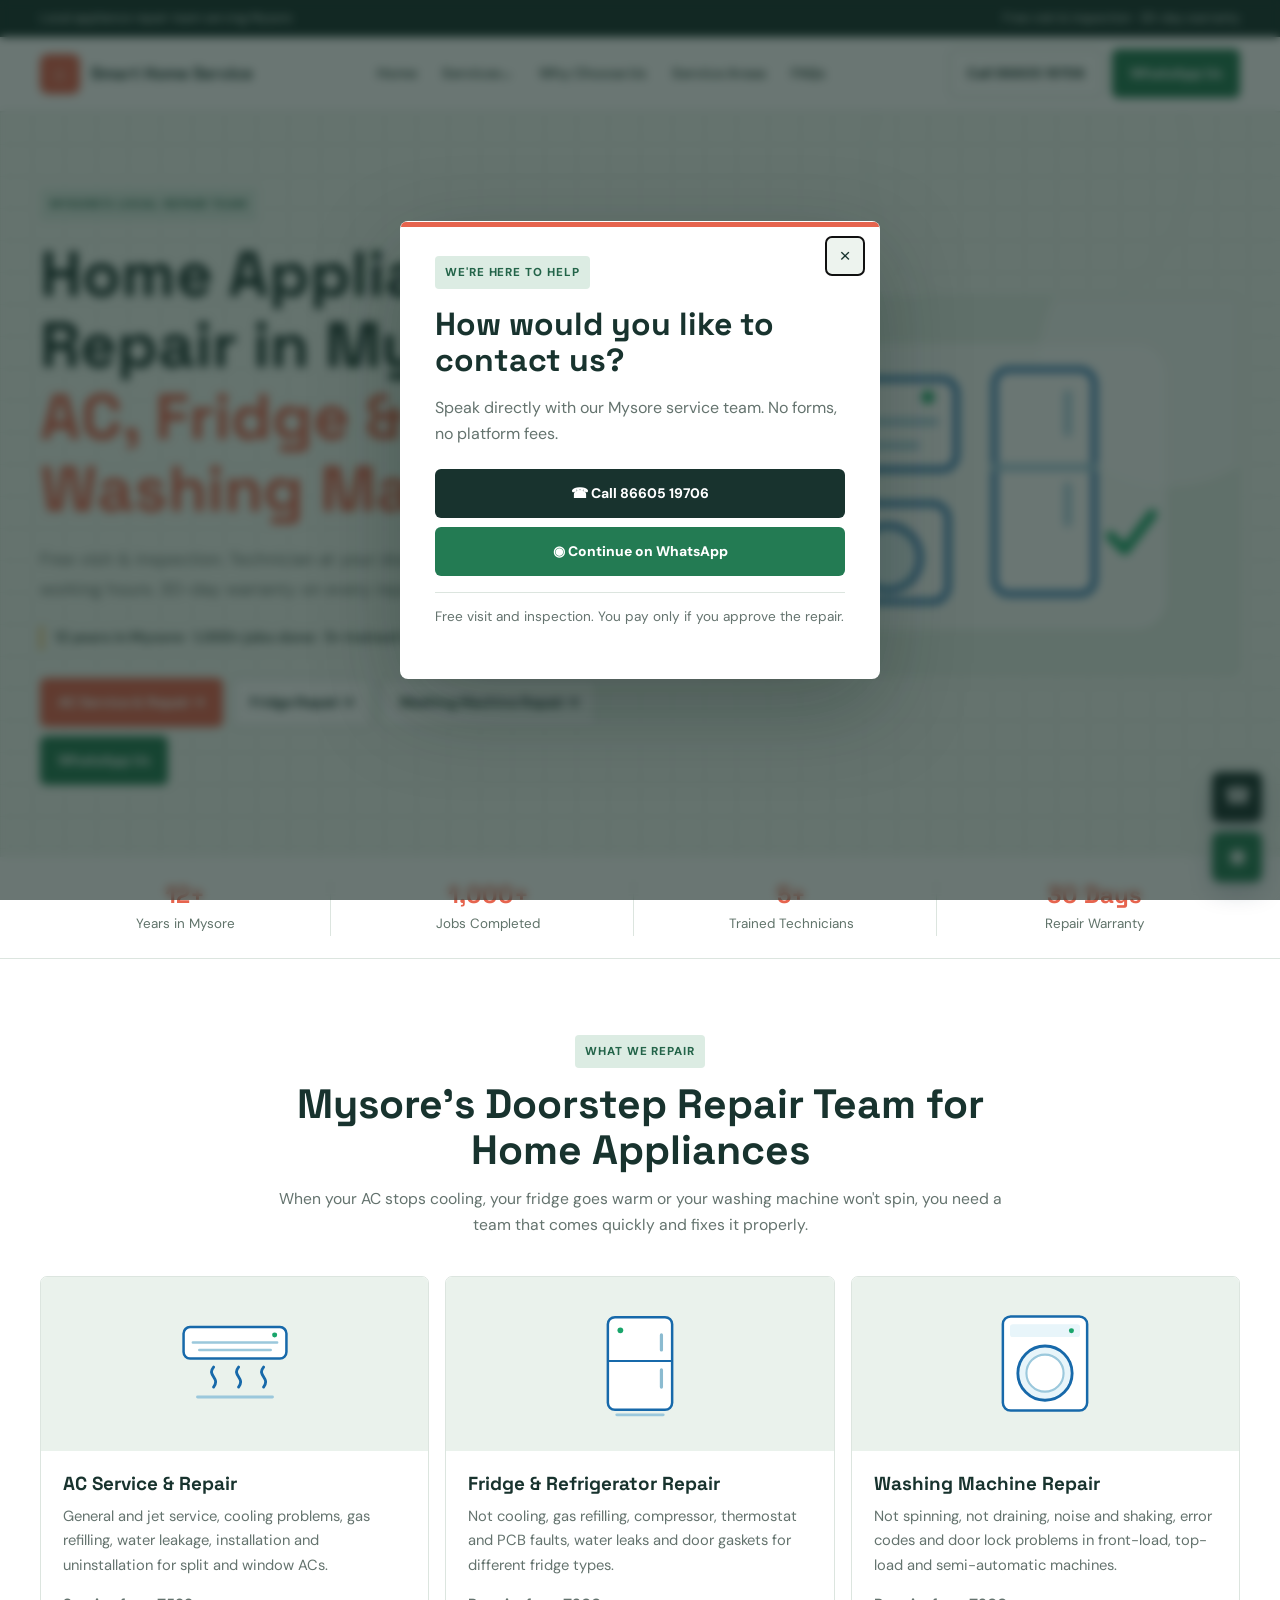
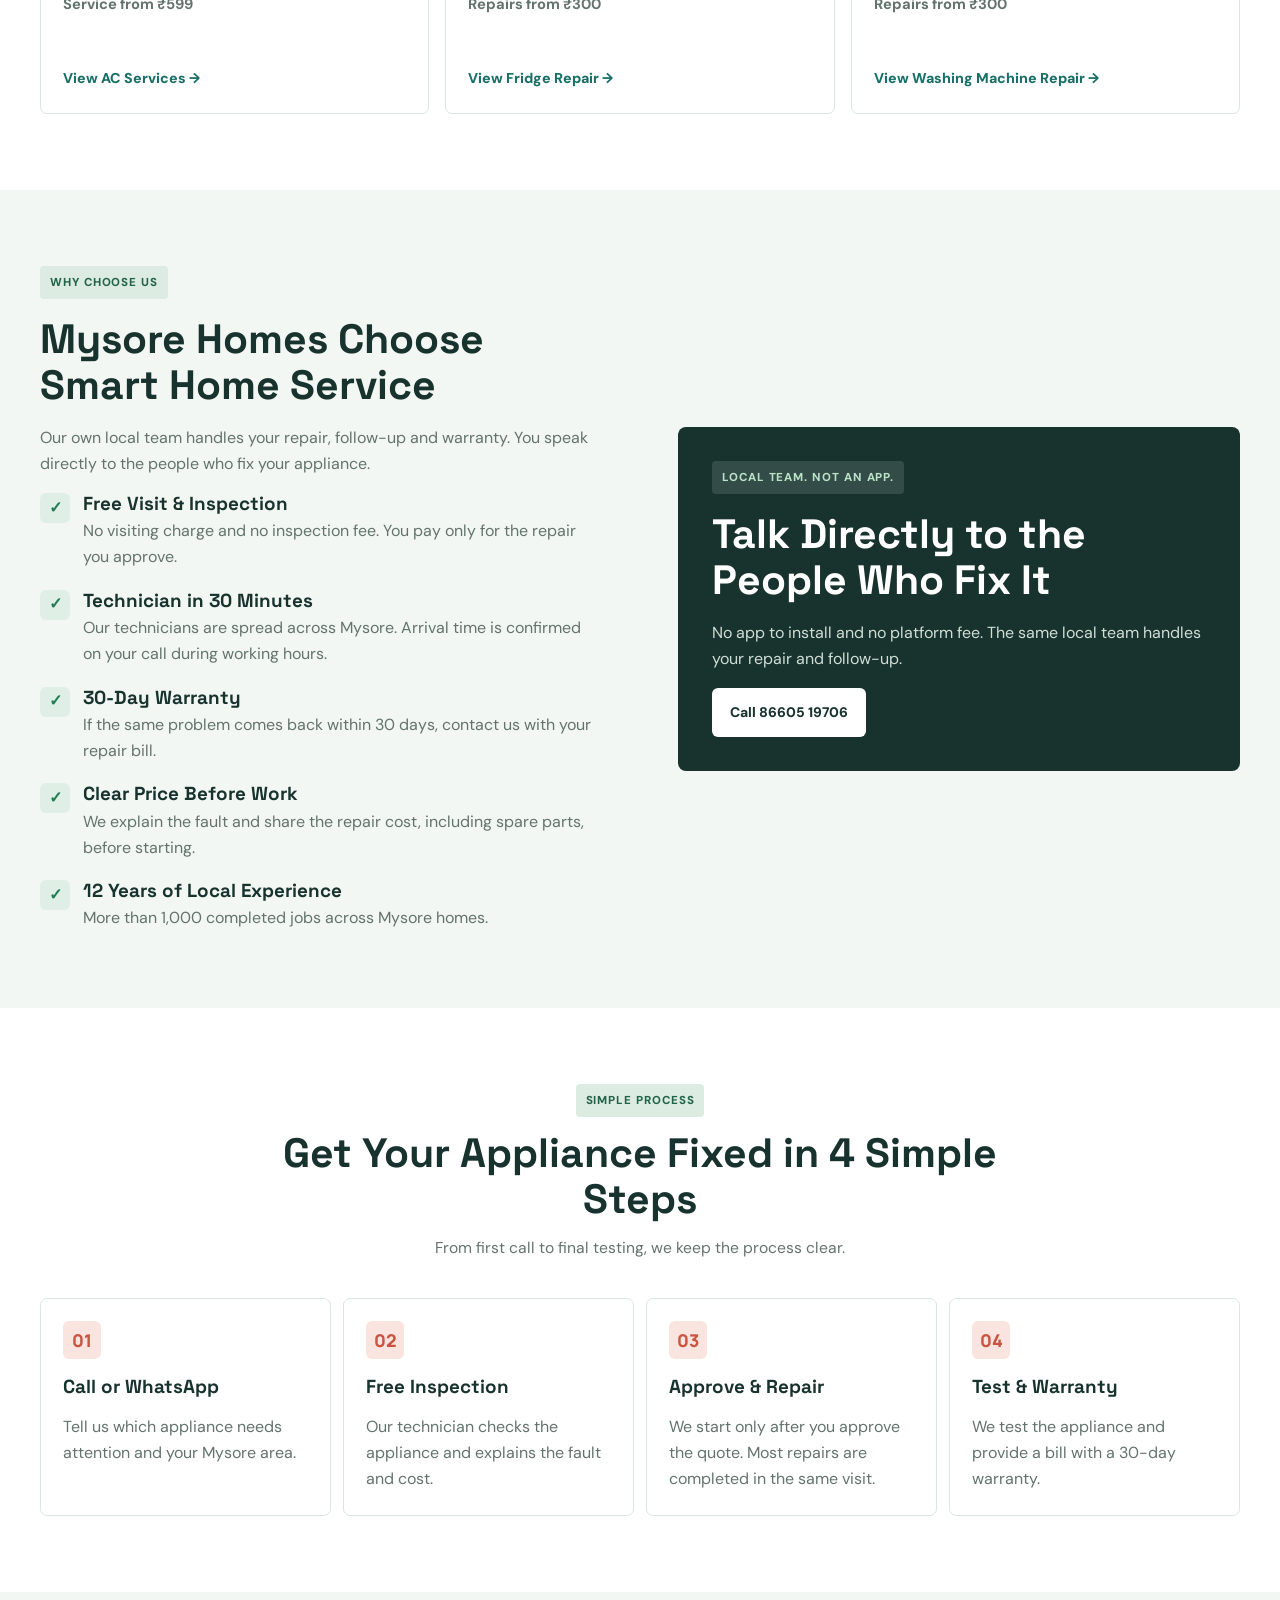
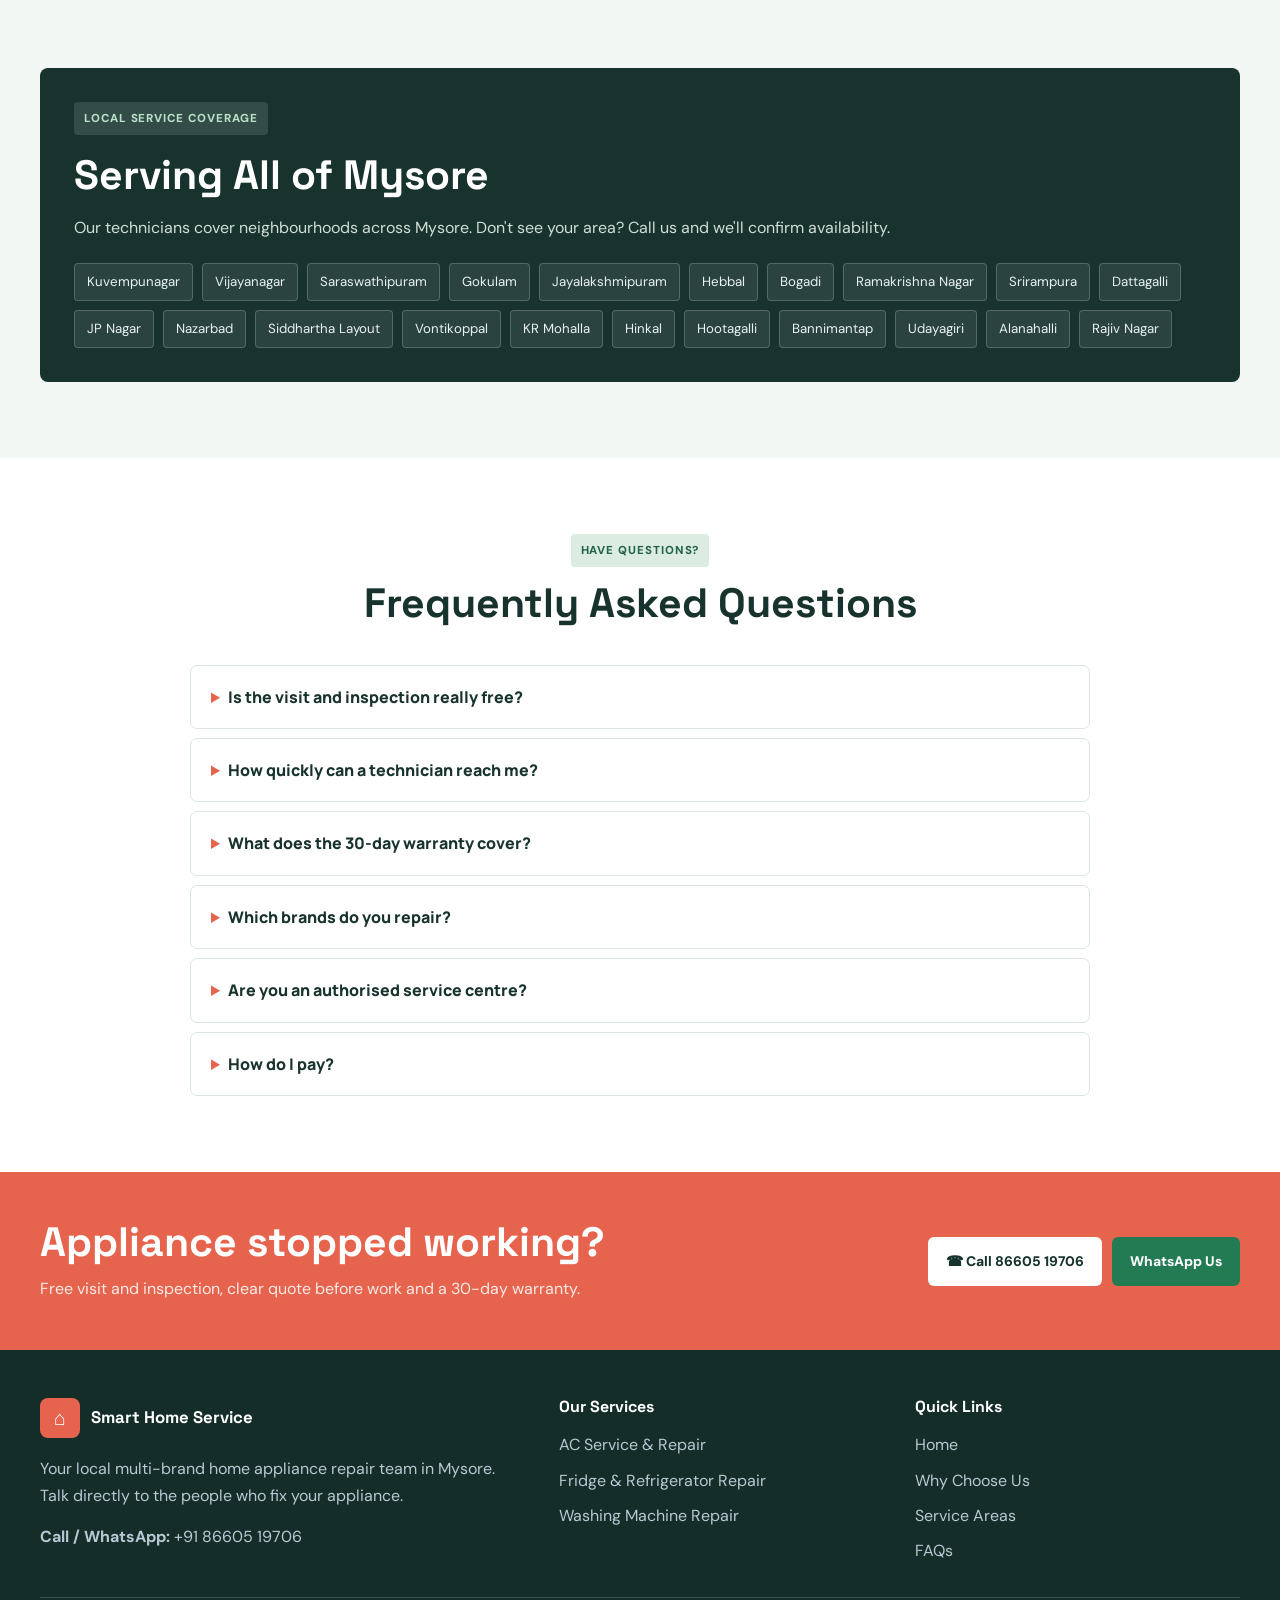
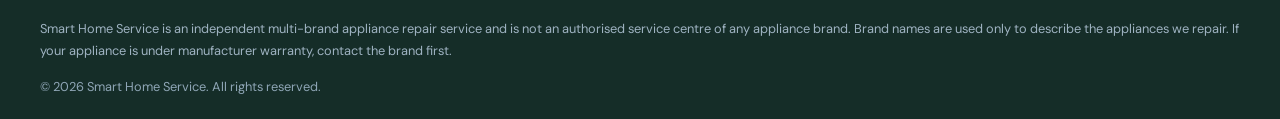
==== index.html @ 214457bf "Add complete static website for Vercel deployment" ====
<!doctype html><html lang="en"><head><meta charset="utf-8"><meta name="viewport" content="width=device-width,initial-scale=1"><title>AC, Fridge & Washing Machine Repair in Mysore | Smart Home Service</title><meta name="description" content="Doorstep AC, fridge and washing machine repair in Mysore. Free visit and inspection, technician in 30 minutes during working hours, 30-day warranty. Call 86605 19706."><meta name="theme-color" content="#102b46"><link rel="stylesheet" href="./style.css"><link rel="stylesheet" href="./redesign.css"><link rel="icon" href="./assets/favicon.svg" type="image/svg+xml"></head><body>
<div class="topline"><div class="container"><span>Local appliance repair team serving Mysore</span><span>Free visit & inspection · 30-day warranty</span></div></div>
<header class="header"><div class="container nav-wrap">
<a class="brand" href="./index.html"><span class="brand-mark">⌂</span><span>Smart Home Service</span></a>
<nav class="nav" aria-label="Main navigation"><a href="./index.html">Home</a><div class="dropdown"><a class="drop-trigger" href="#services">Services⌄</a><div class="drop-menu"><a class="" href="./ac-service-mysore/index.html">AC Service & Repair</a><a class="" href="./fridge-repair-mysore/index.html">Fridge & Refrigerator Repair</a><a class="" href="./washing-machine-repair-mysore/index.html">Washing Machine Repair</a></div></div><a href="./index.html#why-us">Why Choose Us</a><a href="./index.html#areas">Service Areas</a><a href="./index.html#faqs">FAQs</a></nav>
<div class="nav-actions"><a class="btn btn-outline" href="tel:+918660519706">Call 86605 19706</a><a class="btn btn-green" href="#" data-contact>WhatsApp Us</a></div>
<button class="menu-toggle" aria-label="Open menu" aria-expanded="false">☰</button></div>
<div class="mobile-menu"><a href="./index.html">Home</a><strong style="padding:8px 12px;color:#668095">OUR SERVICES</strong><a class="sub" href="./ac-service-mysore/index.html">AC Service & Repair</a><a class="sub" href="./fridge-repair-mysore/index.html">Fridge & Refrigerator Repair</a><a class="sub" href="./washing-machine-repair-mysore/index.html">Washing Machine Repair</a><a href="./index.html#why-us">Why Choose Us</a><a href="./index.html#areas">Service Areas</a><a href="./index.html#faqs">FAQs</a><a href="tel:+918660519706">Call 86605 19706</a><a href="#" data-contact>WhatsApp Us</a></div></header>

<main>
<section class="hero"><div class="container hero-grid"><div><span class="eyebrow">MYSORE'S LOCAL REPAIR TEAM</span><h1>Home Appliance Repair in Mysore: <span>AC, Fridge & Washing Machine</span></h1><p class="hero-copy">Free visit & inspection. Technician at your door within 30 minutes during working hours. 30-day warranty on every repair.</p><div class="proof">12 years in Mysore · 1,000+ jobs done · 5+ trained technicians</div><div class="hero-buttons"><a class="btn btn-blue" href="./ac-service-mysore/index.html">AC Service & Repair →</a><a class="btn btn-outline" href="./fridge-repair-mysore/index.html">Fridge Repair →</a><a class="btn btn-outline" href="./washing-machine-repair-mysore/index.html">Washing Machine Repair →</a><a class="btn btn-green" href="#" data-contact>WhatsApp Us</a></div></div><div class="hero-art"><svg class="hero-illustration" viewBox="0 0 500 390" xmlns="http://www.w3.org/2000/svg"><rect x="42" y="45" width="416" height="300" rx="32" fill="#fff" opacity=".7"/><rect x="82" y="82" width="155" height="95" rx="15" fill="#fff" stroke="#1769aa" stroke-width="6"/><path d="M103 127h112m-90 25h70" stroke="#9bc8dc" stroke-width="7" stroke-linecap="round"/><rect x="277" y="72" width="105" height="236" rx="15" fill="#fff" stroke="#1769aa" stroke-width="6"/><path d="M277 175h105m-28-78v42m0 55v40" stroke="#9bc8dc" stroke-width="7" stroke-linecap="round"/><rect x="102" y="213" width="126" height="103" rx="16" fill="#fff" stroke="#1769aa" stroke-width="6"/><circle cx="165" cy="270" r="34" fill="#e8f5fa" stroke="#1769aa" stroke-width="6"/><circle cx="207" cy="101" r="7" fill="#19a56b"/><path d="M399 247l15 15 29-38" fill="none" stroke="#19a56b" stroke-width="10" stroke-linecap="round" stroke-linejoin="round"/></svg></div></div></section>
<div class="trust"><div class="container trust-grid"><div class="trust-item"><strong>12+</strong><span>Years in Mysore</span></div><div class="trust-item"><strong>1,000+</strong><span>Jobs Completed</span></div><div class="trust-item"><strong>5+</strong><span>Trained Technicians</span></div><div class="trust-item"><strong>30 Days</strong><span>Repair Warranty</span></div></div></div>
<section id="services"><div class="container"><div class="section-head"><span class="eyebrow">WHAT WE REPAIR</span><h2>Mysore's Doorstep Repair Team for Home Appliances</h2><p>When your AC stops cooling, your fridge goes warm or your washing machine won't spin, you need a team that comes quickly and fixes it properly.</p></div><div class="grid-3">
<article class="service-card"><div class="service-visual"><img src="./assets/ac.svg" alt="Air conditioner illustration" width="150"></div><div class="service-content"><h3>AC Service & Repair</h3><p>General and jet service, cooling problems, gas refilling, water leakage, installation and uninstallation for split and window ACs.</p><p><b>Service from ₹599</b></p><a class="text-link" href="./ac-service-mysore/index.html">View AC Services →</a></div></article>
<article class="service-card"><div class="service-visual"><img src="./assets/fridge.svg" alt="Refrigerator illustration" width="150"></div><div class="service-content"><h3>Fridge & Refrigerator Repair</h3><p>Not cooling, gas refilling, compressor, thermostat and PCB faults, water leaks and door gaskets for different fridge types.</p><p><b>Repairs from ₹300</b></p><a class="text-link" href="./fridge-repair-mysore/index.html">View Fridge Repair →</a></div></article>
<article class="service-card"><div class="service-visual"><img src="./assets/washer.svg" alt="Washing machine illustration" width="150"></div><div class="service-content"><h3>Washing Machine Repair</h3><p>Not spinning, not draining, noise and shaking, error codes and door lock problems in front-load, top-load and semi-automatic machines.</p><p><b>Repairs from ₹300</b></p><a class="text-link" href="./washing-machine-repair-mysore/index.html">View Washing Machine Repair →</a></div></article>
</div></div></section>
<section class="soft" id="why-us"><div class="container split"><div><span class="eyebrow">WHY CHOOSE US</span><h2>Mysore Homes Choose Smart Home Service</h2><p>Our own local team handles your repair, follow-up and warranty. You speak directly to the people who fix your appliance.</p><div class="feature-list">
<div class="feature"><span class="check">✓</span><div><h3>Free Visit & Inspection</h3><p>No visiting charge and no inspection fee. You pay only for the repair you approve.</p></div></div>
<div class="feature"><span class="check">✓</span><div><h3>Technician in 30 Minutes</h3><p>Our technicians are spread across Mysore. Arrival time is confirmed on your call during working hours.</p></div></div>
<div class="feature"><span class="check">✓</span><div><h3>30-Day Warranty</h3><p>If the same problem comes back within 30 days, contact us with your repair bill.</p></div></div>
<div class="feature"><span class="check">✓</span><div><h3>Clear Price Before Work</h3><p>We explain the fault and share the repair cost, including spare parts, before starting.</p></div></div>
<div class="feature"><span class="check">✓</span><div><h3>12 Years of Local Experience</h3><p>More than 1,000 completed jobs across Mysore homes.</p></div></div>
</div></div><div class="local-panel"><span class="eyebrow">LOCAL TEAM. NOT AN APP.</span><h2>Talk Directly to the People Who Fix It</h2><p>No app to install and no platform fee. The same local team handles your repair and follow-up.</p><a class="btn btn-white" href="tel:+918660519706">Call 86605 19706</a></div></div></section>
<section><div class="container"><div class="section-head"><span class="eyebrow">SIMPLE PROCESS</span><h2>Get Your Appliance Fixed in 4 Simple Steps</h2><p>From first call to final testing, we keep the process clear.</p></div><div class="process">
<div class="step"><div class="step-num">01</div><h3>Call or WhatsApp</h3><p>Tell us which appliance needs attention and your Mysore area.</p></div><div class="step"><div class="step-num">02</div><h3>Free Inspection</h3><p>Our technician checks the appliance and explains the fault and cost.</p></div><div class="step"><div class="step-num">03</div><h3>Approve & Repair</h3><p>We start only after you approve the quote. Most repairs are completed in the same visit.</p></div><div class="step"><div class="step-num">04</div><h3>Test & Warranty</h3><p>We test the appliance and provide a bill with a 30-day warranty.</p></div></div></div></section>
<section class="soft" id="areas"><div class="container"><div class="local-panel"><span class="eyebrow">LOCAL SERVICE COVERAGE</span><h2>Serving All of Mysore</h2><p>Our technicians cover neighbourhoods across Mysore. Don't see your area? Call us and we'll confirm availability.</p><div class="areas"><span>Kuvempunagar</span><span>Vijayanagar</span><span>Saraswathipuram</span><span>Gokulam</span><span>Jayalakshmipuram</span><span>Hebbal</span><span>Bogadi</span><span>Ramakrishna Nagar</span><span>Srirampura</span><span>Dattagalli</span><span>JP Nagar</span><span>Nazarbad</span><span>Siddhartha Layout</span><span>Vontikoppal</span><span>KR Mohalla</span><span>Hinkal</span><span>Hootagalli</span><span>Bannimantap</span><span>Udayagiri</span><span>Alanahalli</span><span>Rajiv Nagar</span></div></div></div></section>
<section id="faqs"><div class="container"><div class="section-head"><span class="eyebrow">HAVE QUESTIONS?</span><h2>Frequently Asked Questions</h2></div><div class="faq-list">
<details class="faq-item"><summary>Is the visit and inspection really free?</summary><p>Yes. Our technician checks the appliance and shares the repair cost at no charge. You pay only if you approve the repair.</p></details>
<details class="faq-item"><summary>How quickly can a technician reach me?</summary><p>In most parts of Mysore, our technician aims to reach within 30 minutes during working hours. Call or WhatsApp us to confirm the arrival time.</p></details>
<details class="faq-item"><summary>What does the 30-day warranty cover?</summary><p>If the same fault returns within 30 days of the repair, contact us with the bill so our team can review and arrange a follow-up.</p></details>
<details class="faq-item"><summary>Which brands do you repair?</summary><p>We repair major brands including LG, Samsung, Whirlpool, Godrej, Haier, Bosch, IFB, Panasonic, Voltas, Daikin, Blue Star, Hitachi, Carrier and Lloyd.</p></details>
<details class="faq-item"><summary>Are you an authorised service centre?</summary><p>No. Smart Home Service is an independent multi-brand repair service, not an authorised service centre of any brand. If your appliance is under manufacturer warranty, contact the brand first.</p></details>
<details class="faq-item"><summary>How do I pay?</summary><p>Payment is due after the repair is completed and tested. Please confirm accepted payment methods when speaking with our team.</p></details>
</div></div></section>
</main>

<section class="cta"><div class="container cta-inner"><div><h2>Appliance stopped working?</h2><p>Free visit and inspection, clear quote before work and a 30-day warranty.</p></div><div class="cta-actions"><a class="btn btn-white" href="tel:+918660519706">☎ Call 86605 19706</a><a class="btn btn-green" href="#" data-contact>WhatsApp Us</a></div></div></section>
<footer class="footer"><div class="container"><div class="footer-grid">
<div><a class="brand" href="./index.html" style="color:white"><span class="brand-mark">⌂</span>Smart Home Service</a><p style="margin-top:18px">Your local multi-brand home appliance repair team in Mysore. Talk directly to the people who fix your appliance.</p><p><b>Call / WhatsApp:</b> +91 86605 19706</p></div>
<div><h3>Our Services</h3><div class="footer-links"><a href="./ac-service-mysore/index.html">AC Service & Repair</a><a href="./fridge-repair-mysore/index.html">Fridge & Refrigerator Repair</a><a href="./washing-machine-repair-mysore/index.html">Washing Machine Repair</a></div></div>
<div><h3>Quick Links</h3><div class="footer-links"><a href="./index.html">Home</a><a href="./index.html#why-us">Why Choose Us</a><a href="./index.html#areas">Service Areas</a><a href="./index.html#faqs">FAQs</a></div></div>
</div><div class="disclaimer">Smart Home Service is an independent multi-brand appliance repair service and is not an authorised service centre of any appliance brand. Brand names are used only to describe the appliances we repair. If your appliance is under manufacturer warranty, contact the brand first.</div><div class="copyright">© 2026 Smart Home Service. All rights reserved.</div></div></footer>
<div class="floating"><a class="float-btn float-call" href="tel:+918660519706" aria-label="Call">☎</a><a class="float-btn float-wa" href="#" data-contact aria-label="WhatsApp">◉</a></div>
<div class="bottom-bar"><a class="btn btn-blue" href="tel:+918660519706">☎ Call Now</a><a class="btn btn-green" href="#" data-contact>WhatsApp</a></div>
<div class="modal-backdrop" id="contactModal" aria-hidden="true"><div class="modal" role="dialog" aria-modal="true" aria-labelledby="contactTitle"><button class="modal-close" aria-label="Close">×</button><span class="eyebrow">WE'RE HERE TO HELP</span><h2 id="contactTitle">How would you like to contact us?</h2><p>Speak directly with our Mysore service team. No forms, no platform fees.</p><div class="modal-actions"><a class="btn btn-blue" href="tel:+918660519706">☎ Call 86605 19706</a><a class="btn btn-green" id="modalWhatsApp" href="https://wa.me/918660519706?text=Hi%2C%20I%20need%20an%20appliance%20repair%20in%20Mysore.%20My%20area%20is%20____." target="_blank" rel="noopener">◉ Continue on WhatsApp</a></div><p class="modal-note">Free visit and inspection. You pay only if you approve the repair.</p></div></div>
<script src="script.js" defer></script>
</body></html>
---- style.css ----
@import url('https://fonts.googleapis.com/css2?family=DM+Sans:wght@400;500;600;700&family=Manrope:wght@400;500;600;700;800&display=swap');
:root{--navy:#102b46;--blue:#1769aa;--cyan:#e9f6fb;--green:#19a56b;--ink:#172b3b;--muted:#647789;--line:#e2eaf0;--paper:#f6f9fb;--white:#fff;--shadow:0 18px 50px rgba(16,43,70,.10);--radius:20px}
*{box-sizing:border-box}html{scroll-behavior:smooth;scroll-padding-top:100px}body{margin:0;font-family:'DM Sans',sans-serif;color:var(--ink);line-height:1.65;background:#fff}h1,h2,h3,h4{font-family:Manrope,sans-serif;line-height:1.18;color:var(--navy);margin:0 0 16px}h1{font-size:clamp(2.35rem,5vw,4.2rem);letter-spacing:-.045em}h2{font-size:clamp(1.8rem,3vw,2.65rem);letter-spacing:-.035em}h3{font-size:1.15rem}p{margin:0 0 15px;color:var(--muted)}a{color:inherit;text-decoration:none}.container{width:min(1160px,calc(100% - 40px));margin:auto}.topline{background:var(--navy);color:#dceaf4;font-size:.82rem;padding:8px 0}.topline .container{display:flex;justify-content:space-between;gap:12px;flex-wrap:wrap}.header{position:sticky;top:0;z-index:50;background:rgba(255,255,255,.96);backdrop-filter:blur(14px);border-bottom:1px solid var(--line)}.nav-wrap{height:78px;display:flex;align-items:center;justify-content:space-between;gap:25px}.brand{display:flex;align-items:center;gap:11px;font-family:Manrope;font-weight:800;color:var(--navy);font-size:1.12rem;white-space:nowrap}.brand-mark{width:42px;height:42px;border-radius:13px;background:linear-gradient(145deg,var(--blue),#29a4c8);display:grid;place-items:center;color:white;font-size:1.25rem;box-shadow:0 8px 18px #1769aa33}.nav{display:flex;align-items:center;gap:25px;font-size:.91rem;font-weight:700;color:#365065}.nav>a:hover,.drop-trigger:hover{color:var(--blue)}.dropdown{position:relative}.drop-trigger{display:flex;gap:7px;align-items:center;cursor:pointer}.drop-menu{display:none;position:absolute;top:100%;left:-18px;padding:12px;background:#fff;border:1px solid var(--line);border-radius:14px;box-shadow:var(--shadow);min-width:245px}.dropdown:hover .drop-menu,.dropdown:focus-within .drop-menu{display:grid}.drop-menu a{padding:11px 13px;border-radius:9px}.drop-menu a:hover,.drop-menu a.current{background:var(--cyan);color:var(--blue)}.nav-actions{display:flex;gap:9px}.btn{display:inline-flex;align-items:center;justify-content:center;gap:9px;padding:13px 19px;border-radius:12px;font-weight:800;font-size:.9rem;border:1px solid transparent;transition:.2s;cursor:pointer}.btn:hover{transform:translateY(-2px)}.btn-blue{background:var(--blue);color:#fff;box-shadow:0 8px 18px #1769aa30}.btn-green{background:var(--green);color:#fff}.btn-outline{border-color:#cbd9e3;color:var(--navy);background:#fff}.btn-white{background:#fff;color:var(--navy)}.menu-toggle{display:none;background:#fff;border:1px solid var(--line);border-radius:10px;padding:9px 12px;font-size:1.3rem}.mobile-menu{display:none;padding:8px 20px 20px;border-top:1px solid var(--line)}.mobile-menu.open{display:grid;gap:8px}.mobile-menu a{padding:10px 12px;border-radius:9px;font-weight:700}.mobile-menu .sub{padding-left:27px;color:#526c80}.hero{background:radial-gradient(circle at 82% 25%,#d8f0f8 0,transparent 34%),linear-gradient(115deg,#f4f9fc,#eaf5f8);padding:76px 0 64px;overflow:hidden}.hero-grid{display:grid;grid-template-columns:1.05fr .95fr;gap:50px;align-items:center}.eyebrow{display:inline-flex;align-items:center;gap:8px;background:#e1f4ec;color:#138353;padding:7px 12px;border-radius:99px;font-weight:800;font-size:.78rem;letter-spacing:.04em;text-transform:uppercase;margin-bottom:20px}.hero h1 span{color:var(--blue)}.hero-copy{font-size:1.12rem;max-width:650px;margin:20px 0 18px}.proof{font-size:.91rem;font-weight:700;color:#496174;margin:20px 0 27px}.hero-buttons{display:flex;flex-wrap:wrap;gap:10px}.hero-art{position:relative;min-height:400px;border-radius:30px;background:linear-gradient(145deg,#d7edf4,#f4fafc);display:grid;place-items:center;overflow:hidden;border:1px solid #d5e8ef}.hero-art:before,.hero-art:after{content:'';position:absolute;border-radius:50%;background:#fff8}.hero-art:before{width:300px;height:300px;right:-70px;top:-90px}.hero-art:after{width:180px;height:180px;left:-50px;bottom:-50px}.hero-illustration{position:relative;z-index:1;width:88%;max-width:490px}.trust{padding:24px 0;border-bottom:1px solid var(--line)}.trust-grid{display:grid;grid-template-columns:repeat(4,1fr);gap:12px}.trust-item{text-align:center;border-right:1px solid var(--line)}.trust-item:last-child{border:0}.trust-item strong{display:block;font:800 1.5rem Manrope;color:var(--navy)}.trust-item span{font-size:.84rem;color:var(--muted)}section{padding:82px 0}.section-head{text-align:center;max-width:720px;margin:0 auto 42px}.section-head p{font-size:1.02rem}.grid-3{display:grid;grid-template-columns:repeat(3,1fr);gap:22px}.grid-2{display:grid;grid-template-columns:repeat(2,1fr);gap:22px}.service-card,.info-card,.problem-card,.step,.faq-item{border:1px solid var(--line);border-radius:var(--radius);background:#fff;box-shadow:0 8px 28px rgba(16,43,70,.045)}.service-card{overflow:hidden;transition:.25s}.service-card:hover{transform:translateY(-5px);box-shadow:var(--shadow)}.service-visual{height:190px;display:grid;place-items:center;background:linear-gradient(140deg,#e8f5fa,#f7fbfd)}.service-visual svg{width:150px;height:130px}.service-content{padding:24px}.service-content p{min-height:76px}.text-link{color:var(--blue);font-weight:800}.split{display:grid;grid-template-columns:1fr 1fr;gap:55px;align-items:center}.feature-list{display:grid;gap:17px}.feature{display:flex;gap:14px}.check{width:30px;height:30px;flex:0 0 30px;border-radius:10px;background:#e5f6ee;color:#168b59;display:grid;place-items:center;font-weight:900}.feature h3{margin:0 0 5px}.feature p{margin:0}.soft{background:var(--paper)}.process{display:grid;grid-template-columns:repeat(4,1fr);gap:16px}.step{padding:24px}.step-num{width:42px;height:42px;border-radius:13px;background:var(--cyan);color:var(--blue);display:grid;place-items:center;font:800 1.1rem Manrope;margin-bottom:17px}.step p{margin:0}.local-panel{background:var(--navy);color:#fff;border-radius:26px;padding:38px}.local-panel h2{color:#fff}.local-panel p{color:#c5d5e0}.areas{display:flex;flex-wrap:wrap;gap:9px;margin-top:22px}.areas span{background:#ffffff14;border:1px solid #ffffff24;border-radius:99px;padding:7px 12px;color:#e8f1f6;font-size:.83rem}.cta{background:linear-gradient(120deg,#0f3655,#1769aa);color:#fff;padding:56px 0}.cta-inner{display:flex;align-items:center;justify-content:space-between;gap:30px}.cta h2{color:#fff;margin-bottom:10px}.cta p{color:#d7e7f1;margin:0}.cta-actions{display:flex;gap:10px;flex-wrap:wrap}.footer{background:#0c2237;color:#d3e0e9;padding:55px 0 24px}.footer-grid{display:grid;grid-template-columns:1.5fr 1fr 1fr;gap:40px}.footer h3{color:#fff}.footer p,.footer a{color:#b8c9d5}.footer-links{display:grid;gap:9px}.disclaimer{font-size:.8rem;border-top:1px solid #ffffff20;padding-top:20px;margin-top:32px;color:#9fb3c2}.copyright{font-size:.8rem;color:#8fa6b6;margin-top:15px}.floating{position:fixed;right:20px;bottom:22px;z-index:45;display:grid;gap:10px}.float-btn{width:54px;height:54px;border-radius:50%;display:grid;place-items:center;color:#fff;font-size:1.35rem;box-shadow:0 8px 24px #102b4640}.float-call{background:var(--blue)}.float-wa{background:var(--green)}.bottom-bar{display:none}.modal-backdrop{position:fixed;inset:0;background:#071b2dcc;z-index:100;display:none;place-items:center;padding:20px}.modal-backdrop.show{display:grid}.modal{background:#fff;border-radius:24px;padding:34px;max-width:440px;width:100%;position:relative;box-shadow:0 25px 80px #06192b66}.modal h2{font-size:1.8rem}.modal-close{position:absolute;right:16px;top:14px;border:0;background:#eef3f6;border-radius:50%;width:34px;height:34px;font-size:1.2rem;cursor:pointer}.modal-actions{display:grid;gap:12px;margin-top:22px}.modal-note{font-size:.85rem;margin-top:16px}.page-hero{padding:65px 0;background:linear-gradient(115deg,#eff8fb,#f8fbfd)}.page-hero .hero-grid{gap:35px}.page-hero .hero-art{min-height:300px}.page-hero .hero-art svg{width:80%;max-width:340px}.crumb{font-size:.85rem;color:#668095;margin-bottom:17px}.crumb a{color:var(--blue);font-weight:700}.price-tag{display:inline-block;background:#fff;border:1px solid #d7e8ee;border-radius:12px;padding:10px 14px;color:var(--navy);font-weight:800;margin:5px 0 18px}.problem-card{padding:23px}.problem-icon{font-size:1.55rem;margin-bottom:12px}.problem-card p{margin:0 0 13px}.problem-card a{font-size:.85rem;color:var(--blue);font-weight:800}.price-table{width:100%;border-collapse:collapse;background:#fff;border-radius:16px;overflow:hidden;box-shadow:0 8px 28px rgba(16,43,70,.05)}.price-table th,.price-table td{text-align:left;padding:17px 19px;border-bottom:1px solid var(--line);vertical-align:top}.price-table th{background:var(--navy);color:#fff;font-family:Manrope}.price-table td:last-child{font-weight:800;color:var(--blue);white-space:nowrap}.price-table tr:last-child td{border:0}.brand-cloud{display:flex;flex-wrap:wrap;gap:10px;margin-top:20px}.brand-cloud span{padding:10px 15px;border:1px solid var(--line);border-radius:10px;background:#fff;font-weight:700;color:#405a6e}.faq-list{display:grid;gap:12px;max-width:900px;margin:auto}.faq-item{padding:20px 23px}.faq-item summary{cursor:pointer;font-family:Manrope;font-weight:800;color:var(--navy)}.faq-item p{margin:12px 0 0}.note{font-size:.86rem;background:#fff8e8;border-left:4px solid #e5ad35;padding:13px 16px;border-radius:8px;color:#74551a;margin-top:18px}
@media(max-width:960px){.nav,.nav-actions{display:none}.menu-toggle{display:block}.hero-grid,.split{grid-template-columns:1fr}.hero-art{min-height:320px}.grid-3{grid-template-columns:repeat(2,1fr)}.process{grid-template-columns:repeat(2,1fr)}.footer-grid{grid-template-columns:1fr 1fr}.cta-inner{align-items:flex-start;flex-direction:column}}
@media(max-width:620px){.container{width:min(100% - 30px,1160px)}.topline .container{justify-content:center}.nav-wrap{height:68px}.hero{padding:48px 0}.hero-art{min-height:260px}.trust-grid{grid-template-columns:repeat(2,1fr);row-gap:20px}.trust-item:nth-child(2){border:0}.grid-3,.grid-2,.process{grid-template-columns:1fr}.service-content p{min-height:0}section{padding:58px 0}.footer-grid{grid-template-columns:1fr}.cta{padding:42px 0}.cta-actions{width:100%}.cta-actions .btn{flex:1}.floating{display:none}.bottom-bar{display:grid;grid-template-columns:1fr 1fr;position:fixed;bottom:0;left:0;right:0;z-index:48;background:#fff;padding:9px 12px calc(9px + env(safe-area-inset-bottom));box-shadow:0 -6px 25px #102b4618;gap:8px}.bottom-bar .btn{padding:12px}.price-table{font-size:.88rem}.price-table th,.price-table td{padding:12px 10px}.modal{padding:28px 22px}.local-panel{padding:28px 22px}body{padding-bottom:64px}}
---- redesign.css ----
@import url('https://fonts.googleapis.com/css2?family=DM+Sans:wght@400;500;600;700&family=Space+Grotesk:wght@400;500;600;700&display=swap');

:root {
  --navy: #18332e;
  --blue: #176f67;
  --cyan: #e8f2ed;
  --green: #237b53;
  --ink: #1d302d;
  --muted: #64736e;
  --line: #dce5df;
  --paper: #f3f7f3;
  --white: #fff;
  --shadow: 0 18px 48px rgba(24, 51, 46, .10);
  --radius: 8px;
  --coral: #e6644e;
  --yellow: #e6b94f;
}

html { scroll-padding-top: 92px; }
body { background: #fff; color: var(--ink); font-family: 'DM Sans', sans-serif; line-height: 1.65; }
h1, h2, h3, h4 { color: var(--navy); font-family: 'Space Grotesk', sans-serif; letter-spacing: 0; line-height: 1.12; }
h1 { font-size: clamp(2.6rem, 5vw, 4.65rem); max-width: 760px; }
h2 { font-size: clamp(1.9rem, 3.2vw, 3rem); }
h3 { font-size: 1.18rem; }
p { color: var(--muted); }
.container { width: min(1200px, calc(100% - 48px)); }

.topline { background: var(--navy); color: #e8f0ea; padding: 8px 0; font-size: .78rem; }
.topline .container { min-height: 20px; }
.header { background: rgba(255,255,255,.96); border-bottom-color: var(--line); }
.nav-wrap { height: 74px; gap: 22px; }
.brand { color: var(--navy); font-family: 'Space Grotesk', sans-serif; font-size: 1.05rem; }
.brand-mark { width: 40px; height: 40px; border-radius: 8px; background: var(--coral); box-shadow: none; }
.nav { gap: clamp(14px, 2vw, 26px); color: #425851; font-size: .88rem; }
.nav>a, .drop-trigger { transition: color .18s ease; }
.drop-menu { top: calc(100% + 13px); padding: 8px; border-color: var(--line); border-radius: 8px; box-shadow: var(--shadow); }
.drop-menu a { border-radius: 5px; }
.drop-menu a:hover, .drop-menu a.current { background: var(--cyan); color: var(--blue); }
.btn { min-height: 46px; padding: 12px 17px; border-radius: 6px; font-size: .87rem; transition: background .18s ease, color .18s ease, transform .18s ease; }
.btn:hover { transform: translateY(-2px); }
.btn-blue { background: var(--navy); box-shadow: none; }
.btn-blue:hover { background: var(--blue); }
.btn-green { background: var(--green); }
.btn-green:hover { background: #196643; }
.btn-outline { border-color: #b7c8bf; color: var(--navy); }
.btn-outline:hover { background: var(--cyan); border-color: var(--blue); }
.btn-white { border-radius: 6px; }
.menu-toggle { border-color: var(--line); border-radius: 6px; color: var(--navy); }
.mobile-menu { background: #fff; }
.mobile-menu a { border-radius: 5px; }
.mobile-menu a:hover { background: var(--cyan); color: var(--blue); }

.hero, .page-hero { position: relative; overflow: hidden; background-color: #f1f6f1; background-image: linear-gradient(rgba(24,51,46,.035) 1px, transparent 1px), linear-gradient(90deg, rgba(24,51,46,.035) 1px, transparent 1px); background-size: 32px 32px; }
.hero { padding: 76px 0 72px; }
.hero::after, .page-hero::after { position: absolute; right: 7%; top: -110px; width: 320px; height: 320px; border: 1px solid rgba(35,123,83,.16); border-radius: 50%; content: ''; pointer-events: none; }
.hero-grid { position: relative; z-index: 1; gap: 58px; }
.eyebrow { border-radius: 4px; background: #dcece3; color: #236449; font-size: .72rem; letter-spacing: .08em; margin-bottom: 18px; padding: 7px 10px; }
.hero h1 span { color: var(--coral); }
.hero-copy { max-width: 600px; font-size: 1.08rem; line-height: 1.7; }
.proof { border-left: 3px solid var(--yellow); color: #425851; margin: 22px 0 28px; padding-left: 12px; }
.hero-buttons { gap: 9px; }
.hero-buttons .btn-blue { background: var(--coral); }
.hero-buttons .btn-blue:hover { background: #cb4e3a; }
.hero-art { min-height: 380px; border: 1px solid #d5e4d9; border-radius: 8px; background: #e4eee6; }
.hero-art::before { width: 260px; height: 260px; right: -60px; top: -70px; background: rgba(255,255,255,.52); }
.hero-art::after { width: 150px; height: 150px; background: rgba(230,185,79,.16); }
.hero-illustration { animation: settle-in .7s both; }
.page-hero { padding: 56px 0; }
.page-hero .hero-grid { gap: 42px; }
.page-hero .hero-art { min-height: 290px; }
.crumb { color: #6a7c74; font-size: .82rem; }
.crumb a { color: var(--blue); }

.trust { padding: 22px 0; border-bottom-color: var(--line); }
.trust-item { border-color: var(--line); }
.trust-item strong { color: var(--coral); font-family: 'Space Grotesk', sans-serif; }
.trust-item span { color: #60736a; }
section { padding: 76px 0; }
.section-head { max-width: 760px; margin-bottom: 38px; }
.section-head .eyebrow { margin-bottom: 14px; }
.section-head h2 { margin-bottom: 12px; }
.section-head p { font-size: .98rem; }
.grid-3, .grid-2 { gap: 16px; }
.service-card, .info-card, .problem-card, .step, .faq-item { border: 1px solid var(--line); border-radius: 7px; box-shadow: none; }
.service-card { transition: border-color .2s ease, transform .2s ease, box-shadow .2s ease; }
.service-card:hover { border-color: #b4cfc0; box-shadow: 0 14px 32px rgba(24,51,46,.08); transform: translateY(-3px); }
.service-visual { height: 174px; background: #eaf2ec; }
.service-visual img { max-height: 132px; object-fit: contain; }
.service-content { padding: 22px; }
.service-content h3 { margin-bottom: 10px; }
.service-content p { min-height: 58px; font-size: .92rem; }
.text-link { color: var(--blue); font-size: .89rem; }
.soft { background-color: var(--paper); }
.split { gap: clamp(34px, 6vw, 76px); }
.feature-list { gap: 19px; }
.feature { gap: 13px; }
.feature h3 { margin-bottom: 4px; }
.check { border-radius: 6px; background: #dfefe5; color: #237b53; }
.process { gap: 12px; }
.step { padding: 22px; }
.step-num { width: 38px; height: 38px; border-radius: 6px; background: #f9e4df; color: #c95442; }
.local-panel { border-radius: 8px; background: var(--navy); padding: 34px; }
.local-panel .eyebrow { background: rgba(255,255,255,.12); color: #b9e2c9; }
.local-panel h2 { color: #fff; }
.local-panel p { color: #d0ded6; }
.areas span { border-color: rgba(255,255,255,.2); border-radius: 4px; background: rgba(255,255,255,.08); }
.price-tag { border-color: var(--line); border-radius: 6px; color: var(--blue); }
.problem-card { padding: 22px; }
.problem-card:hover { border-color: #b4cfc0; }
.problem-icon { color: var(--coral); }
.price-table { border-radius: 7px; box-shadow: none; }
.price-table th { background: var(--navy); }
.price-table td:last-child { color: var(--blue); }
.brand-cloud span { border-radius: 5px; }
.faq-list { gap: 9px; }
.faq-item { padding: 18px 20px; }
.faq-item[open] { border-color: #a9c5b4; }
.faq-item summary::marker { color: var(--coral); }
.note { border-left-color: var(--yellow); border-radius: 4px; }

.cta { background: var(--coral); padding: 48px 0; }
.cta h2 { color: #fff; }
.cta p { color: rgba(255,255,255,.86); }
.cta .btn-white { color: var(--navy); }
.footer { background: #152d28; padding: 48px 0 22px; }
.footer-grid { gap: 32px; }
.footer h3 { font-size: 1rem; }
.footer-links a:hover { color: #fff; }
.disclaimer { border-top-color: rgba(255,255,255,.16); }
.floating { right: 18px; bottom: 18px; }
.float-btn { width: 50px; height: 50px; border-radius: 8px; }
.float-call { background: var(--navy); }
.float-wa { background: var(--green); }
.bottom-bar { box-shadow: 0 -8px 26px rgba(24,51,46,.12); }

.modal-backdrop { z-index: 100; background: rgba(15,35,30,.62); backdrop-filter: blur(5px); }
.modal { max-width: 480px; border: 1px solid rgba(255,255,255,.65); border-radius: 8px; padding: 34px; box-shadow: 0 28px 90px rgba(8,27,21,.28); animation: modal-enter .22s ease-out both; }
.modal::before { position: absolute; top: 0; left: 0; width: 100%; height: 5px; border-radius: 8px 8px 0 0; background: var(--coral); content: ''; }
.modal h2 { max-width: 370px; font-size: 2rem; }
.modal-close { top: 15px; right: 15px; width: 38px; height: 38px; border-radius: 6px; background: #edf3ee; color: var(--navy); }
.modal-close:hover { background: #e2eae4; }
.modal-actions { gap: 9px; }
.modal-actions .btn { width: 100%; }
.modal-note { border-top: 1px solid var(--line); padding-top: 13px; }

@keyframes settle-in { from { opacity: 0; transform: translateY(12px); } to { opacity: 1; transform: translateY(0); } }
@keyframes modal-enter { from { opacity: 0; transform: translateY(10px) scale(.985); } to { opacity: 1; transform: translateY(0) scale(1); } }

@media (max-width: 960px) {
  .nav, .nav-actions { display: none; }
  .menu-toggle { display: block; }
  .hero-grid, .split { grid-template-columns: 1fr; }
  .hero-grid { gap: 32px; }
  .hero-art { min-height: 310px; }
  .grid-3 { grid-template-columns: repeat(2, minmax(0, 1fr)); }
  .process { grid-template-columns: repeat(2, minmax(0, 1fr)); }
  .footer-grid { grid-template-columns: 1fr 1fr; }
  .cta-inner { align-items: flex-start; flex-direction: column; }
}

@media (max-width: 620px) {
  .container { width: min(100% - 30px, 1200px); }
  .topline .container { justify-content: center; text-align: center; }
  .nav-wrap { height: 66px; }
  .brand { font-size: .98rem; }
  .brand-mark { width: 36px; height: 36px; }
  .hero { padding: 46px 0 42px; }
  h1 { font-size: 2.45rem; }
  .hero-art { min-height: 240px; }
  .hero-buttons .btn { flex: 1 1 100%; }
  .page-hero { padding: 38px 0; }
  .page-hero .hero-art { min-height: 230px; }
  .trust-grid { grid-template-columns: repeat(2, minmax(0, 1fr)); row-gap: 16px; }
  .trust-item:nth-child(2) { border: 0; }
  .grid-3, .grid-2, .process { grid-template-columns: 1fr; }
  .service-content p { min-height: 0; }
  section { padding: 54px 0; }
  .footer-grid { grid-template-columns: 1fr; gap: 24px; }
  .cta { padding: 38px 0; }
  .cta-actions { width: 100%; }
  .cta-actions .btn { flex: 1; }
  .floating { display: none; }
  .bottom-bar { display: grid; grid-template-columns: 1fr 1fr; position: fixed; right: 0; bottom: 0; left: 0; z-index: 48; gap: 8px; padding: 9px 12px calc(9px + env(safe-area-inset-bottom)); background: #fff; }
  .bottom-bar .btn { padding: 11px 8px; }
  .price-table { font-size: .86rem; }
  .price-table th, .price-table td { padding: 11px 9px; }
  .modal-backdrop { padding: 14px; }
  .modal { padding: 30px 22px 24px; }
  .modal h2 { font-size: 1.7rem; }
  .local-panel { padding: 27px 22px; }
  body { padding-bottom: 64px; }
}

@media (prefers-reduced-motion: reduce) {
  *, *::before, *::after { scroll-behavior: auto !important; animation-duration: .01ms !important; animation-iteration-count: 1 !important; transition-duration: .01ms !important; }
}
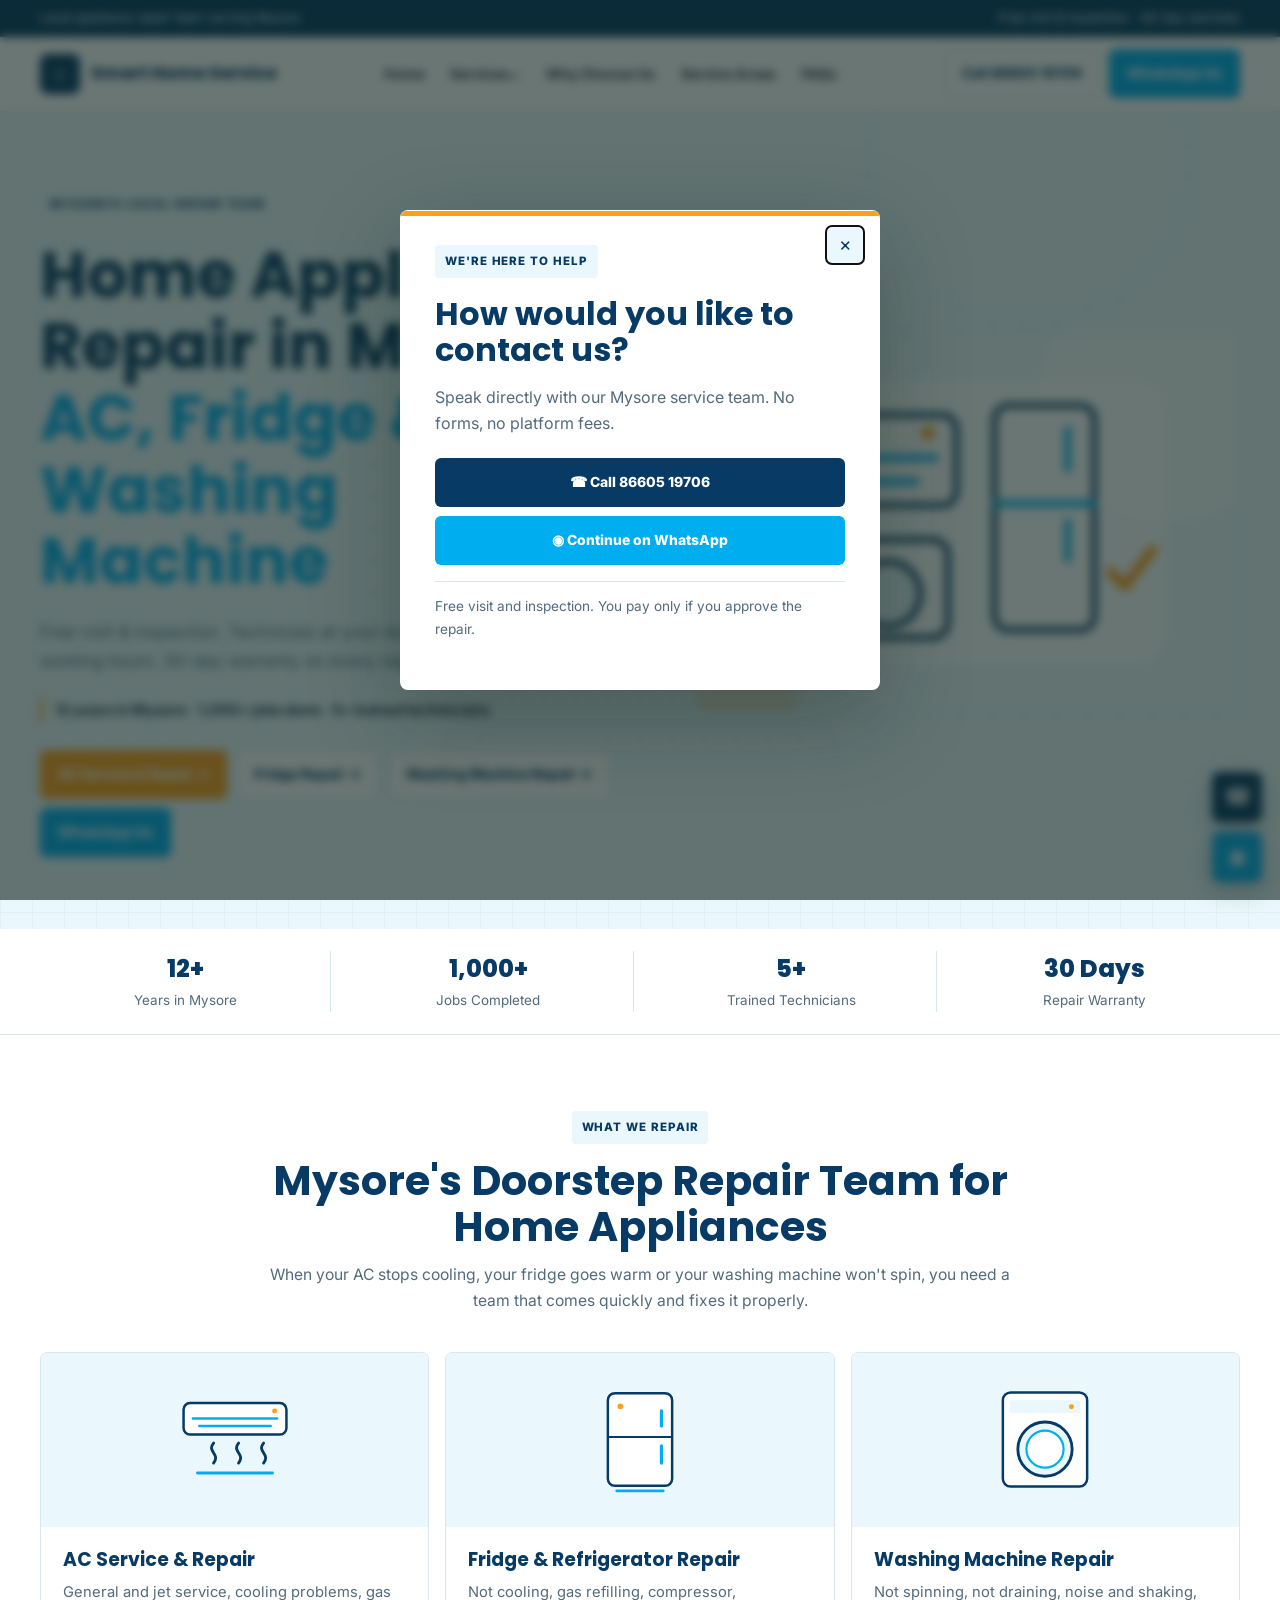
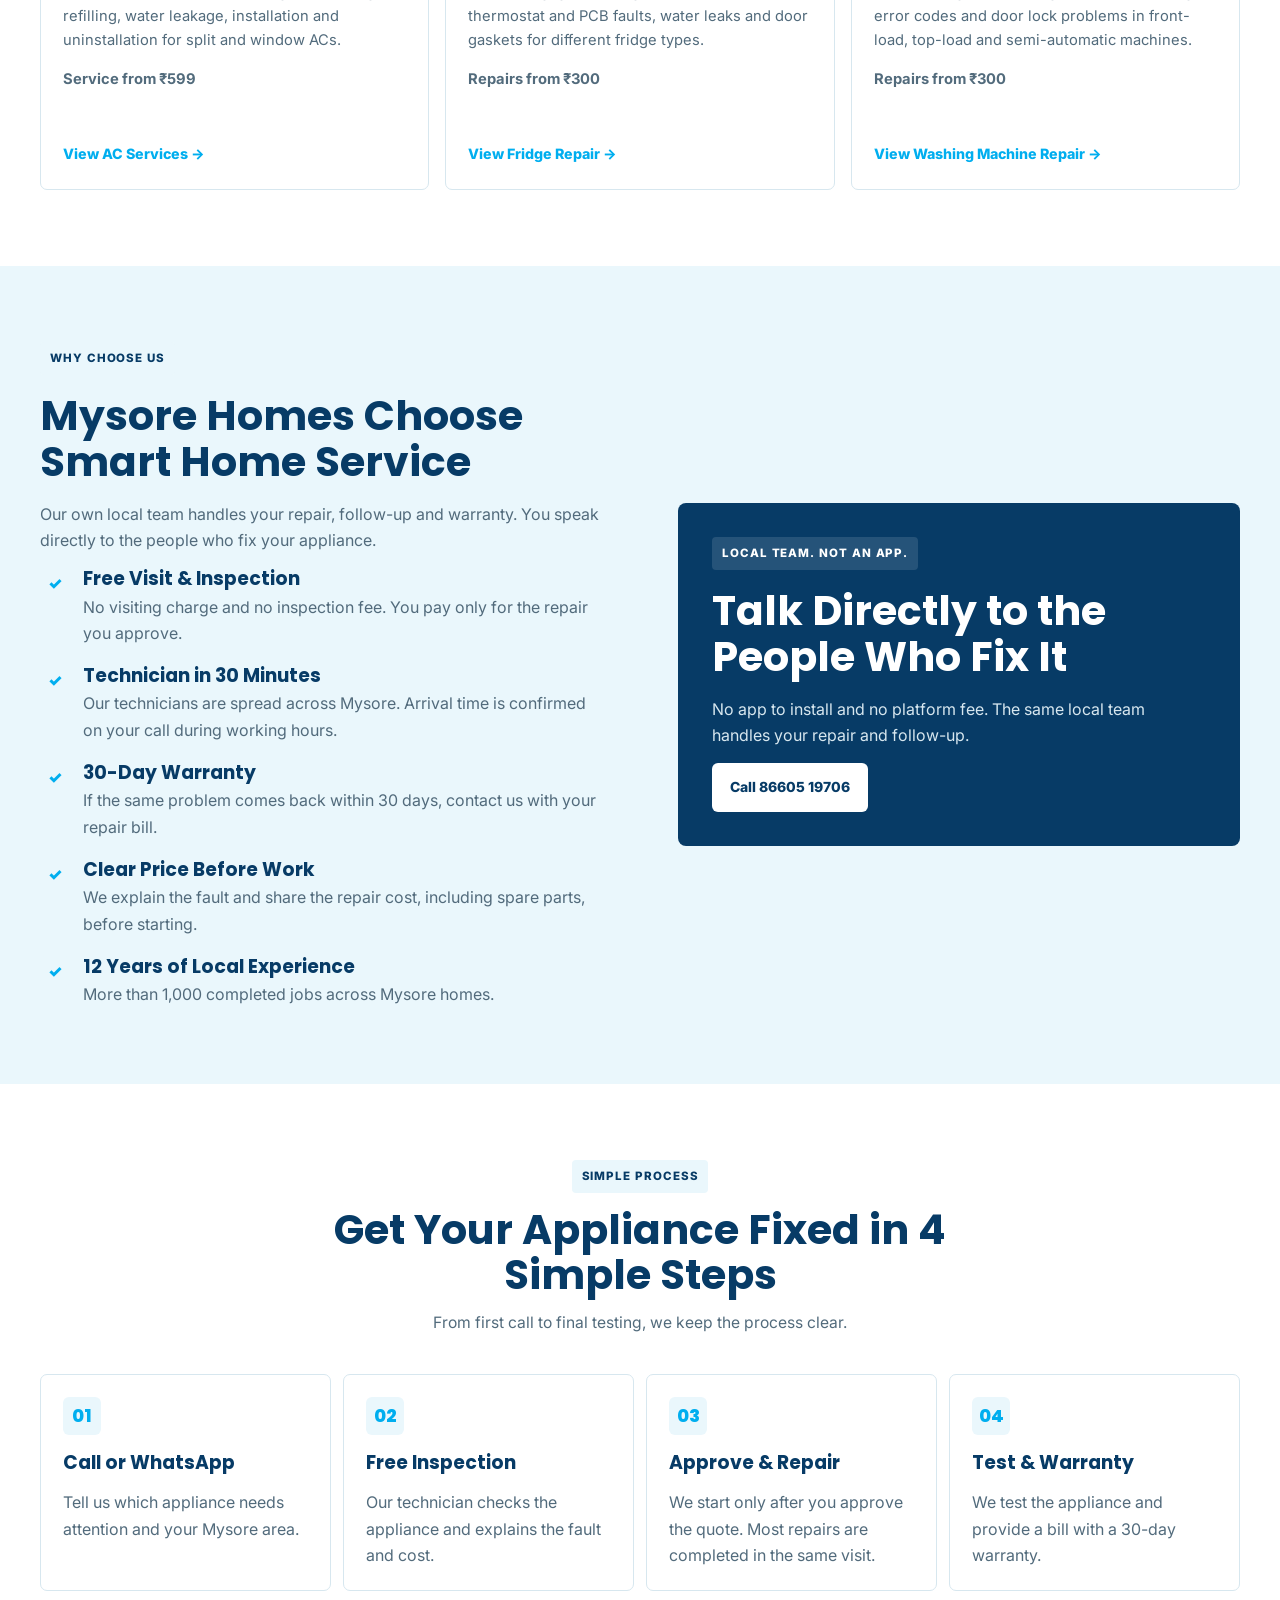
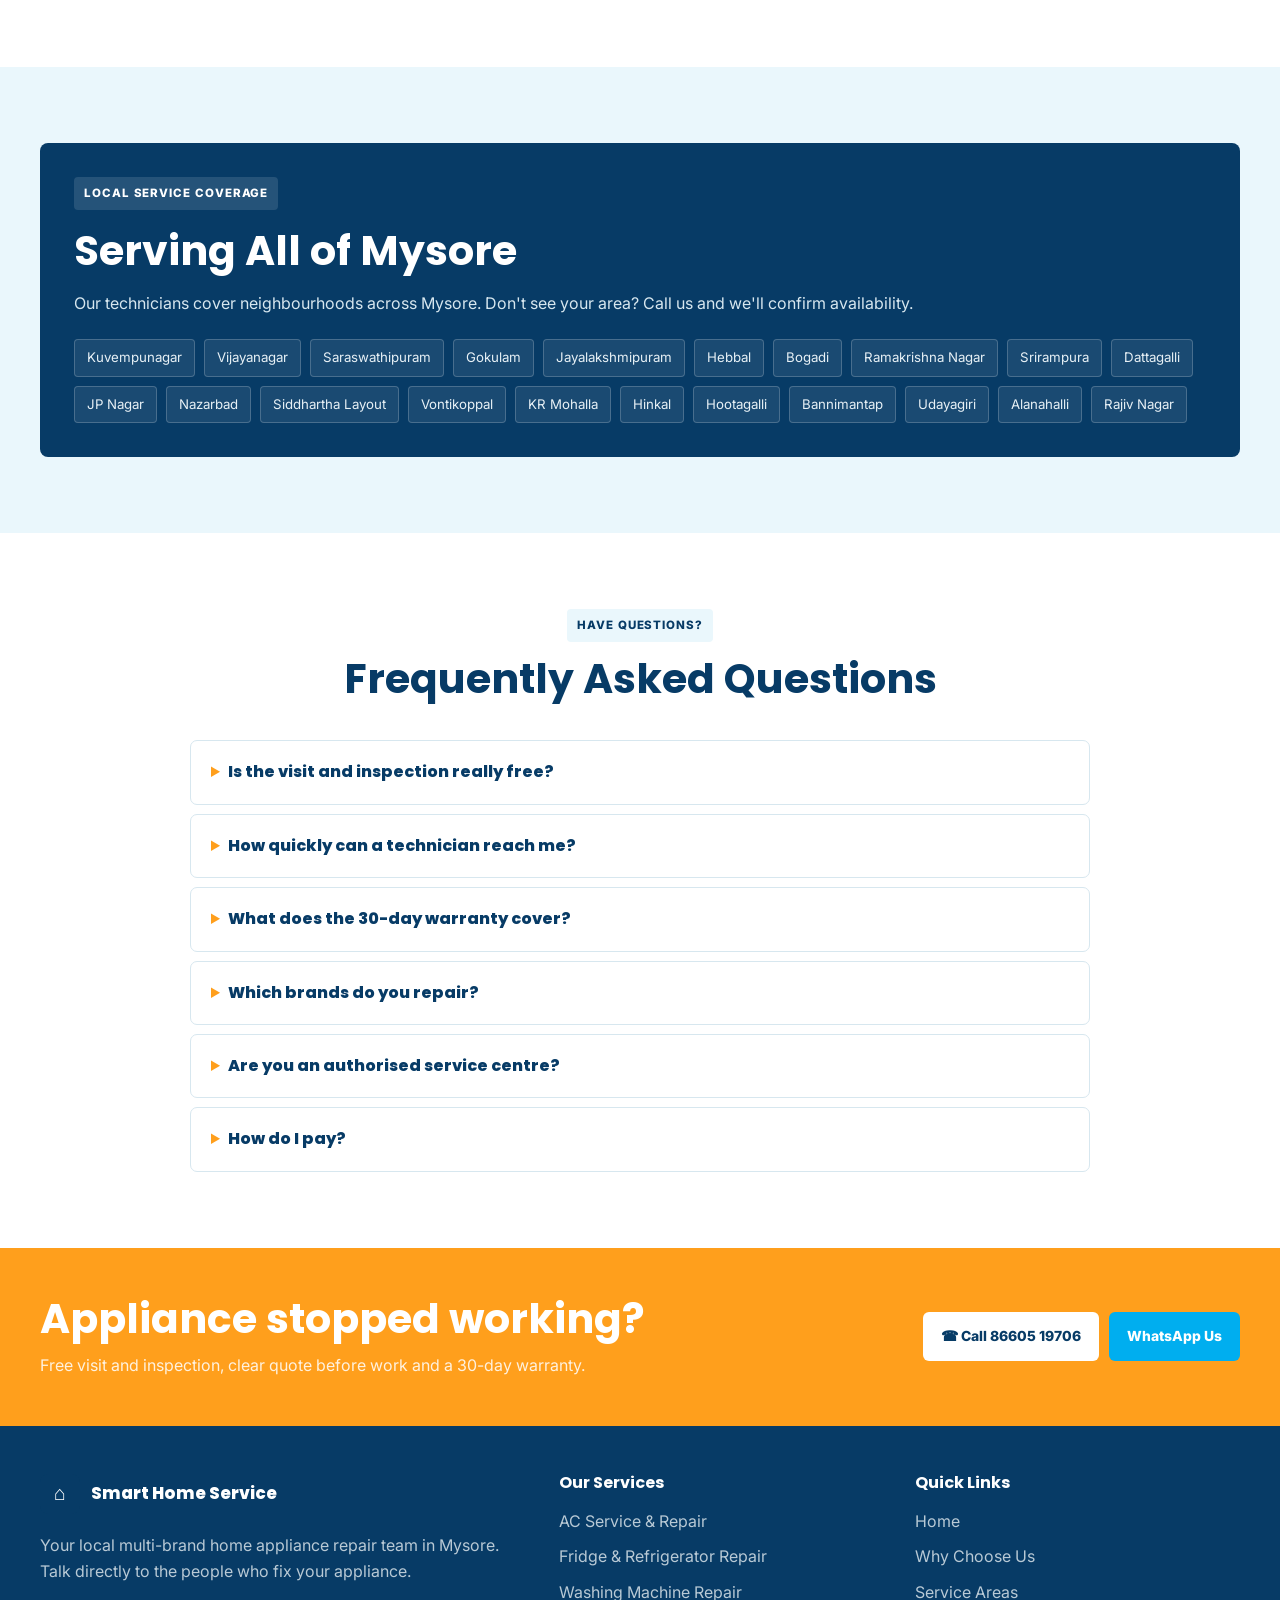
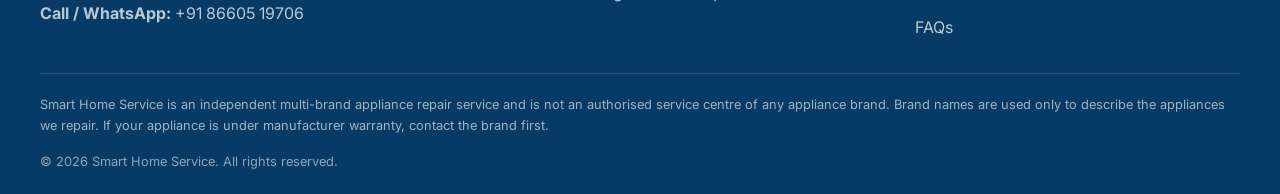
==== commit 4b4c0ddc: "Apply smart home brand colors and fonts Co-authored-by: Copilot <223556219+Copilot@users.noreply.git" ====
--- a/index.html
+++ b/index.html
@@ -1,4 +1,4 @@
-<!doctype html><html lang="en"><head><meta charset="utf-8"><meta name="viewport" content="width=device-width,initial-scale=1"><title>AC, Fridge & Washing Machine Repair in Mysore | Smart Home Service</title><meta name="description" content="Doorstep AC, fridge and washing machine repair in Mysore. Free visit and inspection, technician in 30 minutes during working hours, 30-day warranty. Call 86605 19706."><meta name="theme-color" content="#102b46"><link rel="stylesheet" href="./style.css"><link rel="stylesheet" href="./redesign.css"><link rel="icon" href="./assets/favicon.svg" type="image/svg+xml"></head><body>
+<!doctype html><html lang="en"><head><meta charset="utf-8"><meta name="viewport" content="width=device-width,initial-scale=1"><title>AC, Fridge & Washing Machine Repair in Mysore | Smart Home Service</title><meta name="description" content="Doorstep AC, fridge and washing machine repair in Mysore. Free visit and inspection, technician in 30 minutes during working hours, 30-day warranty. Call 86605 19706."><meta name="theme-color" content="#073B66"><link rel="stylesheet" href="./style.css"><link rel="stylesheet" href="./redesign.css"><link rel="icon" href="./assets/favicon.svg" type="image/svg+xml"></head><body>
 <div class="topline"><div class="container"><span>Local appliance repair team serving Mysore</span><span>Free visit & inspection · 30-day warranty</span></div></div>
 <header class="header"><div class="container nav-wrap">
 <a class="brand" href="./index.html"><span class="brand-mark">⌂</span><span>Smart Home Service</span></a>
@@ -8,7 +8,7 @@
 <div class="mobile-menu"><a href="./index.html">Home</a><strong style="padding:8px 12px;color:#668095">OUR SERVICES</strong><a class="sub" href="./ac-service-mysore/index.html">AC Service & Repair</a><a class="sub" href="./fridge-repair-mysore/index.html">Fridge & Refrigerator Repair</a><a class="sub" href="./washing-machine-repair-mysore/index.html">Washing Machine Repair</a><a href="./index.html#why-us">Why Choose Us</a><a href="./index.html#areas">Service Areas</a><a href="./index.html#faqs">FAQs</a><a href="tel:+918660519706">Call 86605 19706</a><a href="#" data-contact>WhatsApp Us</a></div></header>
 
 <main>
-<section class="hero"><div class="container hero-grid"><div><span class="eyebrow">MYSORE'S LOCAL REPAIR TEAM</span><h1>Home Appliance Repair in Mysore: <span>AC, Fridge & Washing Machine</span></h1><p class="hero-copy">Free visit & inspection. Technician at your door within 30 minutes during working hours. 30-day warranty on every repair.</p><div class="proof">12 years in Mysore · 1,000+ jobs done · 5+ trained technicians</div><div class="hero-buttons"><a class="btn btn-blue" href="./ac-service-mysore/index.html">AC Service & Repair →</a><a class="btn btn-outline" href="./fridge-repair-mysore/index.html">Fridge Repair →</a><a class="btn btn-outline" href="./washing-machine-repair-mysore/index.html">Washing Machine Repair →</a><a class="btn btn-green" href="#" data-contact>WhatsApp Us</a></div></div><div class="hero-art"><svg class="hero-illustration" viewBox="0 0 500 390" xmlns="http://www.w3.org/2000/svg"><rect x="42" y="45" width="416" height="300" rx="32" fill="#fff" opacity=".7"/><rect x="82" y="82" width="155" height="95" rx="15" fill="#fff" stroke="#1769aa" stroke-width="6"/><path d="M103 127h112m-90 25h70" stroke="#9bc8dc" stroke-width="7" stroke-linecap="round"/><rect x="277" y="72" width="105" height="236" rx="15" fill="#fff" stroke="#1769aa" stroke-width="6"/><path d="M277 175h105m-28-78v42m0 55v40" stroke="#9bc8dc" stroke-width="7" stroke-linecap="round"/><rect x="102" y="213" width="126" height="103" rx="16" fill="#fff" stroke="#1769aa" stroke-width="6"/><circle cx="165" cy="270" r="34" fill="#e8f5fa" stroke="#1769aa" stroke-width="6"/><circle cx="207" cy="101" r="7" fill="#19a56b"/><path d="M399 247l15 15 29-38" fill="none" stroke="#19a56b" stroke-width="10" stroke-linecap="round" stroke-linejoin="round"/></svg></div></div></section>
+<section class="hero"><div class="container hero-grid"><div><span class="eyebrow">MYSORE'S LOCAL REPAIR TEAM</span><h1>Home Appliance Repair in Mysore: <span>AC, Fridge & Washing Machine</span></h1><p class="hero-copy">Free visit & inspection. Technician at your door within 30 minutes during working hours. 30-day warranty on every repair.</p><div class="proof">12 years in Mysore · 1,000+ jobs done · 5+ trained technicians</div><div class="hero-buttons"><a class="btn btn-blue" href="./ac-service-mysore/index.html">AC Service & Repair →</a><a class="btn btn-outline" href="./fridge-repair-mysore/index.html">Fridge Repair →</a><a class="btn btn-outline" href="./washing-machine-repair-mysore/index.html">Washing Machine Repair →</a><a class="btn btn-green" href="#" data-contact>WhatsApp Us</a></div></div><div class="hero-art"><svg class="hero-illustration" viewBox="0 0 500 390" xmlns="http://www.w3.org/2000/svg"><rect x="42" y="45" width="416" height="300" rx="32" fill="#fff" opacity=".7"/><rect x="82" y="82" width="155" height="95" rx="15" fill="#fff" stroke="#073B66" stroke-width="6"/><path d="M103 127h112m-90 25h70" stroke="#00AEEF" stroke-width="7" stroke-linecap="round"/><rect x="277" y="72" width="105" height="236" rx="15" fill="#fff" stroke="#073B66" stroke-width="6"/><path d="M277 175h105m-28-78v42m0 55v40" stroke="#00AEEF" stroke-width="7" stroke-linecap="round"/><rect x="102" y="213" width="126" height="103" rx="16" fill="#fff" stroke="#073B66" stroke-width="6"/><circle cx="165" cy="270" r="34" fill="#EAF7FC" stroke="#073B66" stroke-width="6"/><circle cx="207" cy="101" r="7" fill="#FF9F1C"/><path d="M399 247l15 15 29-38" fill="none" stroke="#FF9F1C" stroke-width="10" stroke-linecap="round" stroke-linejoin="round"/></svg></div></div></section>
 <div class="trust"><div class="container trust-grid"><div class="trust-item"><strong>12+</strong><span>Years in Mysore</span></div><div class="trust-item"><strong>1,000+</strong><span>Jobs Completed</span></div><div class="trust-item"><strong>5+</strong><span>Trained Technicians</span></div><div class="trust-item"><strong>30 Days</strong><span>Repair Warranty</span></div></div></div>
 <section id="services"><div class="container"><div class="section-head"><span class="eyebrow">WHAT WE REPAIR</span><h2>Mysore's Doorstep Repair Team for Home Appliances</h2><p>When your AC stops cooling, your fridge goes warm or your washing machine won't spin, you need a team that comes quickly and fixes it properly.</p></div><div class="grid-3">
 <article class="service-card"><div class="service-visual"><img src="./assets/ac.svg" alt="Air conditioner illustration" width="150"></div><div class="service-content"><h3>AC Service & Repair</h3><p>General and jet service, cooling problems, gas refilling, water leakage, installation and uninstallation for split and window ACs.</p><p><b>Service from ₹599</b></p><a class="text-link" href="./ac-service-mysore/index.html">View AC Services →</a></div></article>
--- a/style.css
+++ b/style.css
@@ -1,5 +1,5 @@
 
-@import url('https://fonts.googleapis.com/css2?family=DM+Sans:wght@400;500;600;700&family=Manrope:wght@400;500;600;700;800&display=swap');
+@import url('https://fonts.googleapis.com/css2?family=Inter:wght@400;500;600;700;800&family=Poppins:wght@400;500;600;700;800&display=swap');
 :root{--navy:#102b46;--blue:#1769aa;--cyan:#e9f6fb;--green:#19a56b;--ink:#172b3b;--muted:#647789;--line:#e2eaf0;--paper:#f6f9fb;--white:#fff;--shadow:0 18px 50px rgba(16,43,70,.10);--radius:20px}
 *{box-sizing:border-box}html{scroll-behavior:smooth;scroll-padding-top:100px}body{margin:0;font-family:'DM Sans',sans-serif;color:var(--ink);line-height:1.65;background:#fff}h1,h2,h3,h4{font-family:Manrope,sans-serif;line-height:1.18;color:var(--navy);margin:0 0 16px}h1{font-size:clamp(2.35rem,5vw,4.2rem);letter-spacing:-.045em}h2{font-size:clamp(1.8rem,3vw,2.65rem);letter-spacing:-.035em}h3{font-size:1.15rem}p{margin:0 0 15px;color:var(--muted)}a{color:inherit;text-decoration:none}.container{width:min(1160px,calc(100% - 40px));margin:auto}.topline{background:var(--navy);color:#dceaf4;font-size:.82rem;padding:8px 0}.topline .container{display:flex;justify-content:space-between;gap:12px;flex-wrap:wrap}.header{position:sticky;top:0;z-index:50;background:rgba(255,255,255,.96);backdrop-filter:blur(14px);border-bottom:1px solid var(--line)}.nav-wrap{height:78px;display:flex;align-items:center;justify-content:space-between;gap:25px}.brand{display:flex;align-items:center;gap:11px;font-family:Manrope;font-weight:800;color:var(--navy);font-size:1.12rem;white-space:nowrap}.brand-mark{width:42px;height:42px;border-radius:13px;background:linear-gradient(145deg,var(--blue),#29a4c8);display:grid;place-items:center;color:white;font-size:1.25rem;box-shadow:0 8px 18px #1769aa33}.nav{display:flex;align-items:center;gap:25px;font-size:.91rem;font-weight:700;color:#365065}.nav>a:hover,.drop-trigger:hover{color:var(--blue)}.dropdown{position:relative}.drop-trigger{display:flex;gap:7px;align-items:center;cursor:pointer}.drop-menu{display:none;position:absolute;top:100%;left:-18px;padding:12px;background:#fff;border:1px solid var(--line);border-radius:14px;box-shadow:var(--shadow);min-width:245px}.dropdown:hover .drop-menu,.dropdown:focus-within .drop-menu{display:grid}.drop-menu a{padding:11px 13px;border-radius:9px}.drop-menu a:hover,.drop-menu a.current{background:var(--cyan);color:var(--blue)}.nav-actions{display:flex;gap:9px}.btn{display:inline-flex;align-items:center;justify-content:center;gap:9px;padding:13px 19px;border-radius:12px;font-weight:800;font-size:.9rem;border:1px solid transparent;transition:.2s;cursor:pointer}.btn:hover{transform:translateY(-2px)}.btn-blue{background:var(--blue);color:#fff;box-shadow:0 8px 18px #1769aa30}.btn-green{background:var(--green);color:#fff}.btn-outline{border-color:#cbd9e3;color:var(--navy);background:#fff}.btn-white{background:#fff;color:var(--navy)}.menu-toggle{display:none;background:#fff;border:1px solid var(--line);border-radius:10px;padding:9px 12px;font-size:1.3rem}.mobile-menu{display:none;padding:8px 20px 20px;border-top:1px solid var(--line)}.mobile-menu.open{display:grid;gap:8px}.mobile-menu a{padding:10px 12px;border-radius:9px;font-weight:700}.mobile-menu .sub{padding-left:27px;color:#526c80}.hero{background:radial-gradient(circle at 82% 25%,#d8f0f8 0,transparent 34%),linear-gradient(115deg,#f4f9fc,#eaf5f8);padding:76px 0 64px;overflow:hidden}.hero-grid{display:grid;grid-template-columns:1.05fr .95fr;gap:50px;align-items:center}.eyebrow{display:inline-flex;align-items:center;gap:8px;background:#e1f4ec;color:#138353;padding:7px 12px;border-radius:99px;font-weight:800;font-size:.78rem;letter-spacing:.04em;text-transform:uppercase;margin-bottom:20px}.hero h1 span{color:var(--blue)}.hero-copy{font-size:1.12rem;max-width:650px;margin:20px 0 18px}.proof{font-size:.91rem;font-weight:700;color:#496174;margin:20px 0 27px}.hero-buttons{display:flex;flex-wrap:wrap;gap:10px}.hero-art{position:relative;min-height:400px;border-radius:30px;background:linear-gradient(145deg,#d7edf4,#f4fafc);display:grid;place-items:center;overflow:hidden;border:1px solid #d5e8ef}.hero-art:before,.hero-art:after{content:'';position:absolute;border-radius:50%;background:#fff8}.hero-art:before{width:300px;height:300px;right:-70px;top:-90px}.hero-art:after{width:180px;height:180px;left:-50px;bottom:-50px}.hero-illustration{position:relative;z-index:1;width:88%;max-width:490px}.trust{padding:24px 0;border-bottom:1px solid var(--line)}.trust-grid{display:grid;grid-template-columns:repeat(4,1fr);gap:12px}.trust-item{text-align:center;border-right:1px solid var(--line)}.trust-item:last-child{border:0}.trust-item strong{display:block;font:800 1.5rem Manrope;color:var(--navy)}.trust-item span{font-size:.84rem;color:var(--muted)}section{padding:82px 0}.section-head{text-align:center;max-width:720px;margin:0 auto 42px}.section-head p{font-size:1.02rem}.grid-3{display:grid;grid-template-columns:repeat(3,1fr);gap:22px}.grid-2{display:grid;grid-template-columns:repeat(2,1fr);gap:22px}.service-card,.info-card,.problem-card,.step,.faq-item{border:1px solid var(--line);border-radius:var(--radius);background:#fff;box-shadow:0 8px 28px rgba(16,43,70,.045)}.service-card{overflow:hidden;transition:.25s}.service-card:hover{transform:translateY(-5px);box-shadow:var(--shadow)}.service-visual{height:190px;display:grid;place-items:center;background:linear-gradient(140deg,#e8f5fa,#f7fbfd)}.service-visual svg{width:150px;height:130px}.service-content{padding:24px}.service-content p{min-height:76px}.text-link{color:var(--blue);font-weight:800}.split{display:grid;grid-template-columns:1fr 1fr;gap:55px;align-items:center}.feature-list{display:grid;gap:17px}.feature{display:flex;gap:14px}.check{width:30px;height:30px;flex:0 0 30px;border-radius:10px;background:#e5f6ee;color:#168b59;display:grid;place-items:center;font-weight:900}.feature h3{margin:0 0 5px}.feature p{margin:0}.soft{background:var(--paper)}.process{display:grid;grid-template-columns:repeat(4,1fr);gap:16px}.step{padding:24px}.step-num{width:42px;height:42px;border-radius:13px;background:var(--cyan);color:var(--blue);display:grid;place-items:center;font:800 1.1rem Manrope;margin-bottom:17px}.step p{margin:0}.local-panel{background:var(--navy);color:#fff;border-radius:26px;padding:38px}.local-panel h2{color:#fff}.local-panel p{color:#c5d5e0}.areas{display:flex;flex-wrap:wrap;gap:9px;margin-top:22px}.areas span{background:#ffffff14;border:1px solid #ffffff24;border-radius:99px;padding:7px 12px;color:#e8f1f6;font-size:.83rem}.cta{background:linear-gradient(120deg,#0f3655,#1769aa);color:#fff;padding:56px 0}.cta-inner{display:flex;align-items:center;justify-content:space-between;gap:30px}.cta h2{color:#fff;margin-bottom:10px}.cta p{color:#d7e7f1;margin:0}.cta-actions{display:flex;gap:10px;flex-wrap:wrap}.footer{background:#0c2237;color:#d3e0e9;padding:55px 0 24px}.footer-grid{display:grid;grid-template-columns:1.5fr 1fr 1fr;gap:40px}.footer h3{color:#fff}.footer p,.footer a{color:#b8c9d5}.footer-links{display:grid;gap:9px}.disclaimer{font-size:.8rem;border-top:1px solid #ffffff20;padding-top:20px;margin-top:32px;color:#9fb3c2}.copyright{font-size:.8rem;color:#8fa6b6;margin-top:15px}.floating{position:fixed;right:20px;bottom:22px;z-index:45;display:grid;gap:10px}.float-btn{width:54px;height:54px;border-radius:50%;display:grid;place-items:center;color:#fff;font-size:1.35rem;box-shadow:0 8px 24px #102b4640}.float-call{background:var(--blue)}.float-wa{background:var(--green)}.bottom-bar{display:none}.modal-backdrop{position:fixed;inset:0;background:#071b2dcc;z-index:100;display:none;place-items:center;padding:20px}.modal-backdrop.show{display:grid}.modal{background:#fff;border-radius:24px;padding:34px;max-width:440px;width:100%;position:relative;box-shadow:0 25px 80px #06192b66}.modal h2{font-size:1.8rem}.modal-close{position:absolute;right:16px;top:14px;border:0;background:#eef3f6;border-radius:50%;width:34px;height:34px;font-size:1.2rem;cursor:pointer}.modal-actions{display:grid;gap:12px;margin-top:22px}.modal-note{font-size:.85rem;margin-top:16px}.page-hero{padding:65px 0;background:linear-gradient(115deg,#eff8fb,#f8fbfd)}.page-hero .hero-grid{gap:35px}.page-hero .hero-art{min-height:300px}.page-hero .hero-art svg{width:80%;max-width:340px}.crumb{font-size:.85rem;color:#668095;margin-bottom:17px}.crumb a{color:var(--blue);font-weight:700}.price-tag{display:inline-block;background:#fff;border:1px solid #d7e8ee;border-radius:12px;padding:10px 14px;color:var(--navy);font-weight:800;margin:5px 0 18px}.problem-card{padding:23px}.problem-icon{font-size:1.55rem;margin-bottom:12px}.problem-card p{margin:0 0 13px}.problem-card a{font-size:.85rem;color:var(--blue);font-weight:800}.price-table{width:100%;border-collapse:collapse;background:#fff;border-radius:16px;overflow:hidden;box-shadow:0 8px 28px rgba(16,43,70,.05)}.price-table th,.price-table td{text-align:left;padding:17px 19px;border-bottom:1px solid var(--line);vertical-align:top}.price-table th{background:var(--navy);color:#fff;font-family:Manrope}.price-table td:last-child{font-weight:800;color:var(--blue);white-space:nowrap}.price-table tr:last-child td{border:0}.brand-cloud{display:flex;flex-wrap:wrap;gap:10px;margin-top:20px}.brand-cloud span{padding:10px 15px;border:1px solid var(--line);border-radius:10px;background:#fff;font-weight:700;color:#405a6e}.faq-list{display:grid;gap:12px;max-width:900px;margin:auto}.faq-item{padding:20px 23px}.faq-item summary{cursor:pointer;font-family:Manrope;font-weight:800;color:var(--navy)}.faq-item p{margin:12px 0 0}.note{font-size:.86rem;background:#fff8e8;border-left:4px solid #e5ad35;padding:13px 16px;border-radius:8px;color:#74551a;margin-top:18px}
 @media(max-width:960px){.nav,.nav-actions{display:none}.menu-toggle{display:block}.hero-grid,.split{grid-template-columns:1fr}.hero-art{min-height:320px}.grid-3{grid-template-columns:repeat(2,1fr)}.process{grid-template-columns:repeat(2,1fr)}.footer-grid{grid-template-columns:1fr 1fr}.cta-inner{align-items:flex-start;flex-direction:column}}
--- a/redesign.css
+++ b/redesign.css
@@ -1,37 +1,45 @@
-@import url('https://fonts.googleapis.com/css2?family=DM+Sans:wght@400;500;600;700&family=Space+Grotesk:wght@400;500;600;700&display=swap');
+@import url('https://fonts.googleapis.com/css2?family=Inter:wght@400;500;600;700;800&family=Poppins:wght@400;500;600;700;800&display=swap');
 
 :root {
-  --navy: #18332e;
-  --blue: #176f67;
-  --cyan: #e8f2ed;
-  --green: #237b53;
-  --ink: #1d302d;
-  --muted: #64736e;
-  --line: #dce5df;
-  --paper: #f3f7f3;
-  --white: #fff;
-  --shadow: 0 18px 48px rgba(24, 51, 46, .10);
+  --primary: #073B66;
+  --secondary: #00AEEF;
+  --ice-blue: #EAF7FC;
+  --white: #FFFFFF;
+  --text: #172B3A;
+  --accent: #FF9F1C;
+  --font-heading: 'Poppins', sans-serif;
+  --font-body: 'Inter', sans-serif;
+  --navy: var(--primary);
+  --blue: var(--secondary);
+  --cyan: var(--ice-blue);
+  --green: var(--secondary);
+  --ink: var(--text);
+  --muted: #526B7C;
+  --line: #D7E7EF;
+  --paper: var(--ice-blue);
+  --shadow: 0 18px 48px rgba(7, 59, 102, .10);
   --radius: 8px;
-  --coral: #e6644e;
-  --yellow: #e6b94f;
+  --coral: var(--accent);
+  --yellow: var(--accent);
 }
 
 html { scroll-padding-top: 92px; }
-body { background: #fff; color: var(--ink); font-family: 'DM Sans', sans-serif; line-height: 1.65; }
-h1, h2, h3, h4 { color: var(--navy); font-family: 'Space Grotesk', sans-serif; letter-spacing: 0; line-height: 1.12; }
+body { background: var(--white); color: var(--ink); font-family: var(--font-body); line-height: 1.65; }
+button, input, select, textarea { font: inherit; }
+h1, h2, h3, h4 { color: var(--navy); font-family: var(--font-heading); letter-spacing: 0; line-height: 1.12; }
 h1 { font-size: clamp(2.6rem, 5vw, 4.65rem); max-width: 760px; }
 h2 { font-size: clamp(1.9rem, 3.2vw, 3rem); }
 h3 { font-size: 1.18rem; }
 p { color: var(--muted); }
 .container { width: min(1200px, calc(100% - 48px)); }
 
-.topline { background: var(--navy); color: #e8f0ea; padding: 8px 0; font-size: .78rem; }
+.topline { background: var(--navy); color: var(--white); padding: 8px 0; font-size: .78rem; }
 .topline .container { min-height: 20px; }
 .header { background: rgba(255,255,255,.96); border-bottom-color: var(--line); }
 .nav-wrap { height: 74px; gap: 22px; }
-.brand { color: var(--navy); font-family: 'Space Grotesk', sans-serif; font-size: 1.05rem; }
-.brand-mark { width: 40px; height: 40px; border-radius: 8px; background: var(--coral); box-shadow: none; }
-.nav { gap: clamp(14px, 2vw, 26px); color: #425851; font-size: .88rem; }
+.brand { color: var(--navy); font-family: var(--font-heading); font-size: 1.05rem; }
+.brand-mark { width: 40px; height: 40px; border-radius: 8px; background: var(--primary); box-shadow: none; }
+.nav { gap: clamp(14px, 2vw, 26px); color: var(--ink); font-size: .88rem; }
 .nav>a, .drop-trigger { transition: color .18s ease; }
 .drop-menu { top: calc(100% + 13px); padding: 8px; border-color: var(--line); border-radius: 8px; box-shadow: var(--shadow); }
 .drop-menu a { border-radius: 5px; }
@@ -41,8 +49,8 @@
 .btn-blue { background: var(--navy); box-shadow: none; }
 .btn-blue:hover { background: var(--blue); }
 .btn-green { background: var(--green); }
-.btn-green:hover { background: #196643; }
-.btn-outline { border-color: #b7c8bf; color: var(--navy); }
+.btn-green:hover { background: var(--primary); }
+.btn-outline { border-color: var(--line); color: var(--navy); }
 .btn-outline:hover { background: var(--cyan); border-color: var(--blue); }
 .btn-white { border-radius: 6px; }
 .menu-toggle { border-color: var(--line); border-radius: 6px; color: var(--navy); }
@@ -50,31 +58,32 @@
 .mobile-menu a { border-radius: 5px; }
 .mobile-menu a:hover { background: var(--cyan); color: var(--blue); }
 
-.hero, .page-hero { position: relative; overflow: hidden; background-color: #f1f6f1; background-image: linear-gradient(rgba(24,51,46,.035) 1px, transparent 1px), linear-gradient(90deg, rgba(24,51,46,.035) 1px, transparent 1px); background-size: 32px 32px; }
+.hero, .page-hero { position: relative; overflow: hidden; background-color: var(--ice-blue); background-image: linear-gradient(rgba(7,59,102,.035) 1px, transparent 1px), linear-gradient(90deg, rgba(7,59,102,.035) 1px, transparent 1px); background-size: 32px 32px; }
 .hero { padding: 76px 0 72px; }
-.hero::after, .page-hero::after { position: absolute; right: 7%; top: -110px; width: 320px; height: 320px; border: 1px solid rgba(35,123,83,.16); border-radius: 50%; content: ''; pointer-events: none; }
+.hero::after, .page-hero::after { position: absolute; right: 7%; top: -110px; width: 320px; height: 320px; border: 1px solid rgba(0,174,239,.16); border-radius: 50%; content: ''; pointer-events: none; }
 .hero-grid { position: relative; z-index: 1; gap: 58px; }
-.eyebrow { border-radius: 4px; background: #dcece3; color: #236449; font-size: .72rem; letter-spacing: .08em; margin-bottom: 18px; padding: 7px 10px; }
-.hero h1 span { color: var(--coral); }
+.eyebrow { border-radius: 4px; background: var(--ice-blue); color: var(--primary); font-size: .72rem; letter-spacing: .08em; margin-bottom: 18px; padding: 7px 10px; }
+.hero h1 span { color: var(--secondary); }
 .hero-copy { max-width: 600px; font-size: 1.08rem; line-height: 1.7; }
-.proof { border-left: 3px solid var(--yellow); color: #425851; margin: 22px 0 28px; padding-left: 12px; }
+.proof { border-left: 3px solid var(--accent); color: var(--ink); margin: 22px 0 28px; padding-left: 12px; }
 .hero-buttons { gap: 9px; }
 .hero-buttons .btn-blue { background: var(--coral); }
-.hero-buttons .btn-blue:hover { background: #cb4e3a; }
-.hero-art { min-height: 380px; border: 1px solid #d5e4d9; border-radius: 8px; background: #e4eee6; }
+.hero-buttons .btn-blue:hover { background: var(--primary); }
+.hero-art { min-height: 380px; border: 1px solid var(--line); border-radius: 8px; background: var(--ice-blue); }
 .hero-art::before { width: 260px; height: 260px; right: -60px; top: -70px; background: rgba(255,255,255,.52); }
-.hero-art::after { width: 150px; height: 150px; background: rgba(230,185,79,.16); }
+.hero-art::after { width: 150px; height: 150px; background: rgba(255,159,28,.16); }
 .hero-illustration { animation: settle-in .7s both; }
 .page-hero { padding: 56px 0; }
 .page-hero .hero-grid { gap: 42px; }
 .page-hero .hero-art { min-height: 290px; }
-.crumb { color: #6a7c74; font-size: .82rem; }
+.crumb { color: var(--muted); font-size: .82rem; }
 .crumb a { color: var(--blue); }
 
 .trust { padding: 22px 0; border-bottom-color: var(--line); }
 .trust-item { border-color: var(--line); }
-.trust-item strong { color: var(--coral); font-family: 'Space Grotesk', sans-serif; }
-.trust-item span { color: #60736a; }
+.trust-item strong { color: var(--primary); font-family: var(--font-heading); }
+.trust-item span { color: var(--muted); }
+.step-num, .price-table th, .faq-item summary { font-family: var(--font-heading); }
 section { padding: 76px 0; }
 .section-head { max-width: 760px; margin-bottom: 38px; }
 .section-head .eyebrow { margin-bottom: 14px; }
@@ -83,8 +92,8 @@
 .grid-3, .grid-2 { gap: 16px; }
 .service-card, .info-card, .problem-card, .step, .faq-item { border: 1px solid var(--line); border-radius: 7px; box-shadow: none; }
 .service-card { transition: border-color .2s ease, transform .2s ease, box-shadow .2s ease; }
-.service-card:hover { border-color: #b4cfc0; box-shadow: 0 14px 32px rgba(24,51,46,.08); transform: translateY(-3px); }
-.service-visual { height: 174px; background: #eaf2ec; }
+.service-card:hover { border-color: var(--secondary); box-shadow: 0 14px 32px rgba(7,59,102,.08); transform: translateY(-3px); }
+.service-visual { height: 174px; background: var(--ice-blue); }
 .service-visual img { max-height: 132px; object-fit: contain; }
 .service-content { padding: 22px; }
 .service-content h3 { margin-bottom: 10px; }
@@ -95,18 +104,18 @@
 .feature-list { gap: 19px; }
 .feature { gap: 13px; }
 .feature h3 { margin-bottom: 4px; }
-.check { border-radius: 6px; background: #dfefe5; color: #237b53; }
+.check { border-radius: 6px; background: var(--ice-blue); color: var(--secondary); }
 .process { gap: 12px; }
 .step { padding: 22px; }
-.step-num { width: 38px; height: 38px; border-radius: 6px; background: #f9e4df; color: #c95442; }
+.step-num { width: 38px; height: 38px; border-radius: 6px; background: var(--ice-blue); color: var(--secondary); }
 .local-panel { border-radius: 8px; background: var(--navy); padding: 34px; }
-.local-panel .eyebrow { background: rgba(255,255,255,.12); color: #b9e2c9; }
+.local-panel .eyebrow { background: rgba(255,255,255,.12); color: var(--white); }
 .local-panel h2 { color: #fff; }
-.local-panel p { color: #d0ded6; }
+.local-panel p { color: #D7E7EF; }
 .areas span { border-color: rgba(255,255,255,.2); border-radius: 4px; background: rgba(255,255,255,.08); }
 .price-tag { border-color: var(--line); border-radius: 6px; color: var(--blue); }
 .problem-card { padding: 22px; }
-.problem-card:hover { border-color: #b4cfc0; }
+.problem-card:hover { border-color: var(--secondary); }
 .problem-icon { color: var(--coral); }
 .price-table { border-radius: 7px; box-shadow: none; }
 .price-table th { background: var(--navy); }
@@ -114,7 +123,7 @@
 .brand-cloud span { border-radius: 5px; }
 .faq-list { gap: 9px; }
 .faq-item { padding: 18px 20px; }
-.faq-item[open] { border-color: #a9c5b4; }
+.faq-item[open] { border-color: var(--secondary); }
 .faq-item summary::marker { color: var(--coral); }
 .note { border-left-color: var(--yellow); border-radius: 4px; }
 
@@ -122,14 +131,14 @@
 .cta h2 { color: #fff; }
 .cta p { color: rgba(255,255,255,.86); }
 .cta .btn-white { color: var(--navy); }
-.footer { background: #152d28; padding: 48px 0 22px; }
+.footer { background: var(--primary); padding: 48px 0 22px; }
 .footer-grid { gap: 32px; }
 .footer h3 { font-size: 1rem; }
 .footer-links a:hover { color: #fff; }
 .disclaimer { border-top-color: rgba(255,255,255,.16); }
 .floating { right: 18px; bottom: 18px; }
 .float-btn { width: 50px; height: 50px; border-radius: 8px; }
-.float-call { background: var(--navy); }
+.float-call { background: var(--primary); }
 .float-wa { background: var(--green); }
 .bottom-bar { box-shadow: 0 -8px 26px rgba(24,51,46,.12); }
 
@@ -137,8 +146,8 @@
 .modal { max-width: 480px; border: 1px solid rgba(255,255,255,.65); border-radius: 8px; padding: 34px; box-shadow: 0 28px 90px rgba(8,27,21,.28); animation: modal-enter .22s ease-out both; }
 .modal::before { position: absolute; top: 0; left: 0; width: 100%; height: 5px; border-radius: 8px 8px 0 0; background: var(--coral); content: ''; }
 .modal h2 { max-width: 370px; font-size: 2rem; }
-.modal-close { top: 15px; right: 15px; width: 38px; height: 38px; border-radius: 6px; background: #edf3ee; color: var(--navy); }
-.modal-close:hover { background: #e2eae4; }
+.modal-close { top: 15px; right: 15px; width: 38px; height: 38px; border-radius: 6px; background: var(--ice-blue); color: var(--navy); }
+.modal-close:hover { background: var(--line); }
 .modal-actions { gap: 9px; }
 .modal-actions .btn { width: 100%; }
 .modal-note { border-top: 1px solid var(--line); padding-top: 13px; }
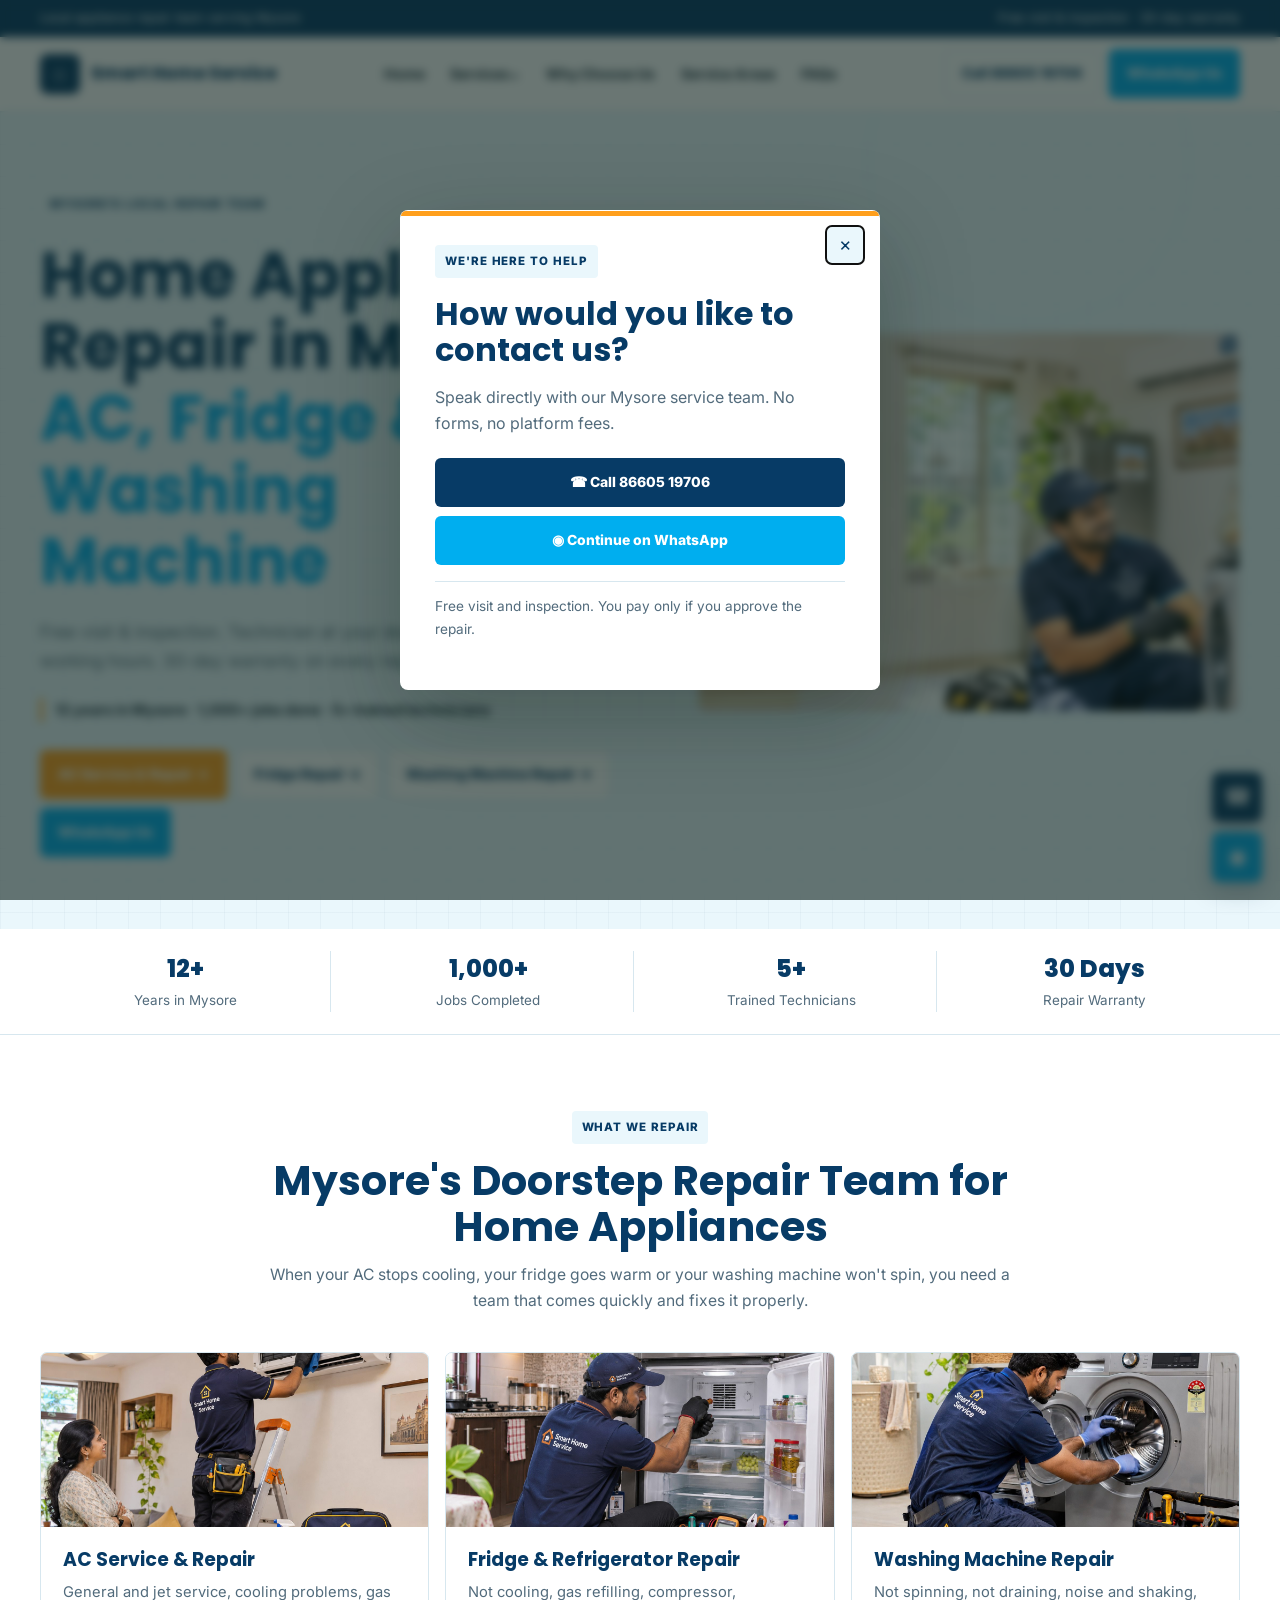
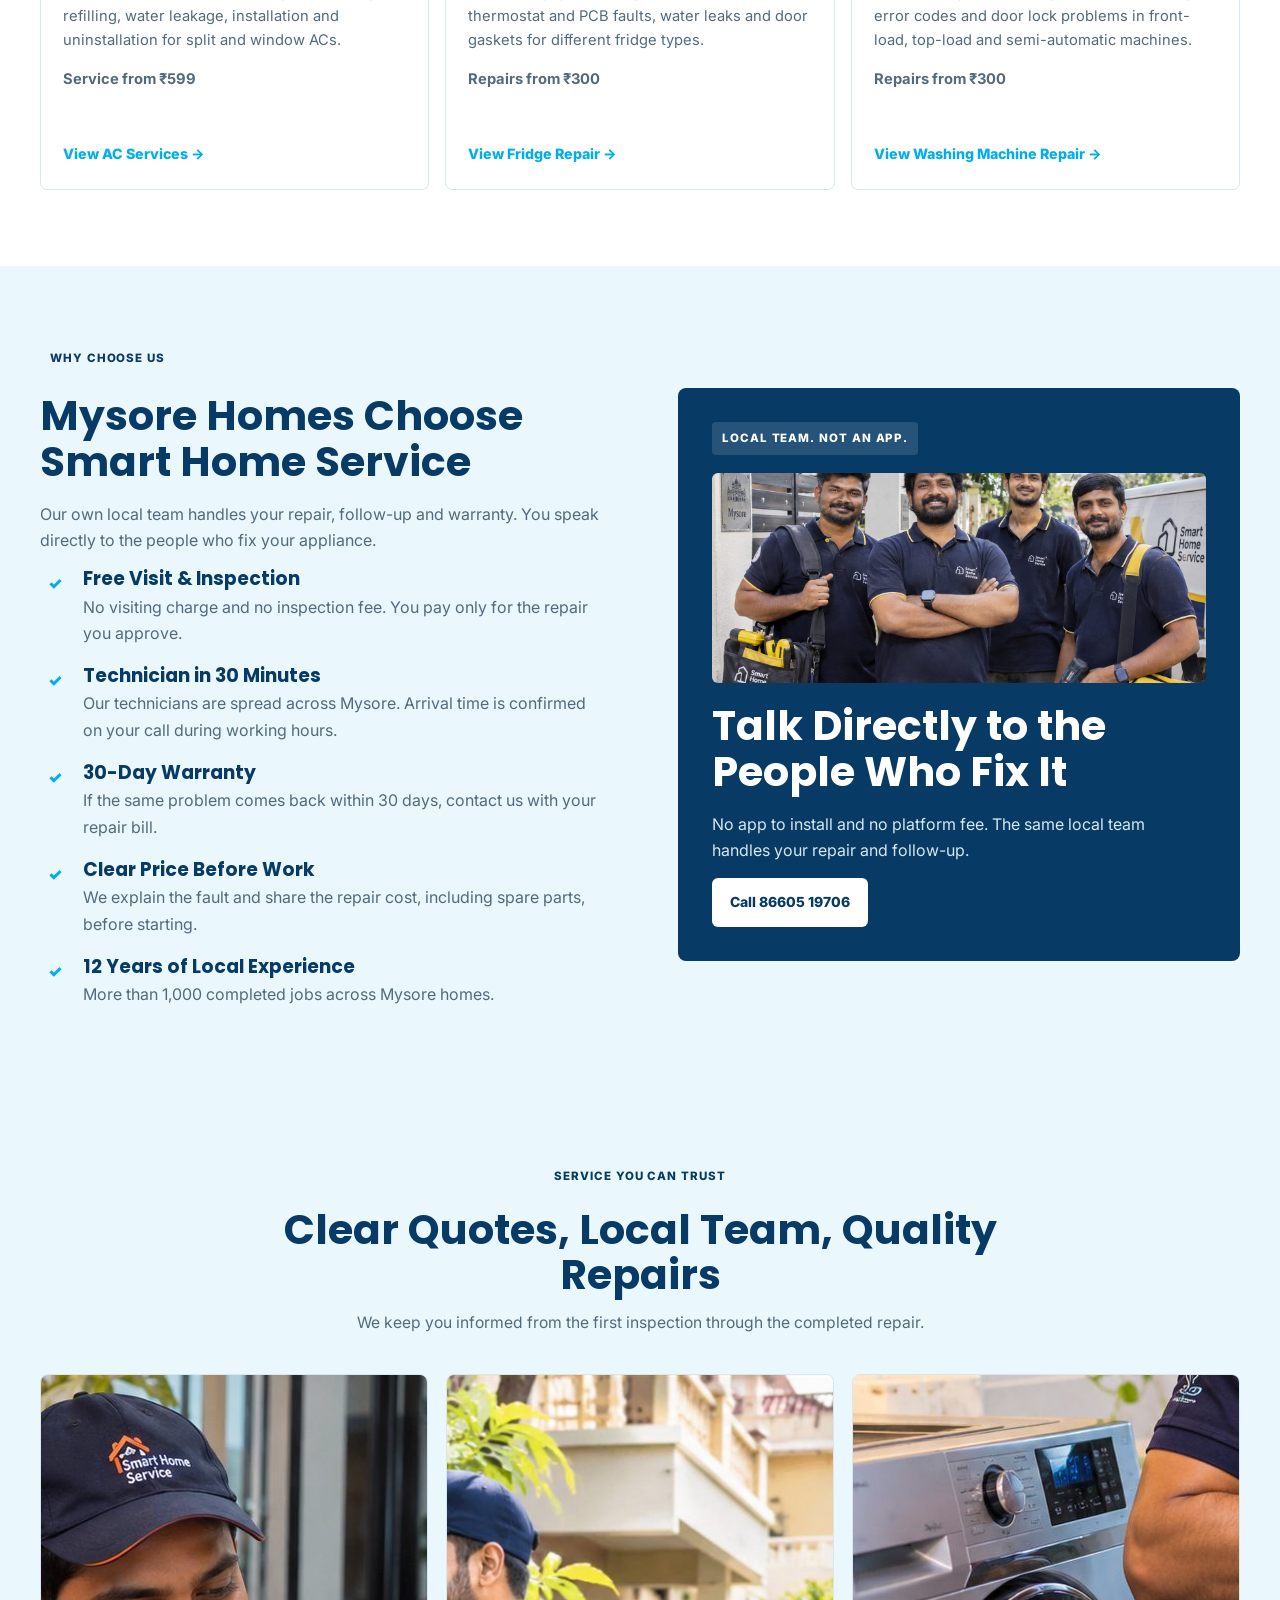
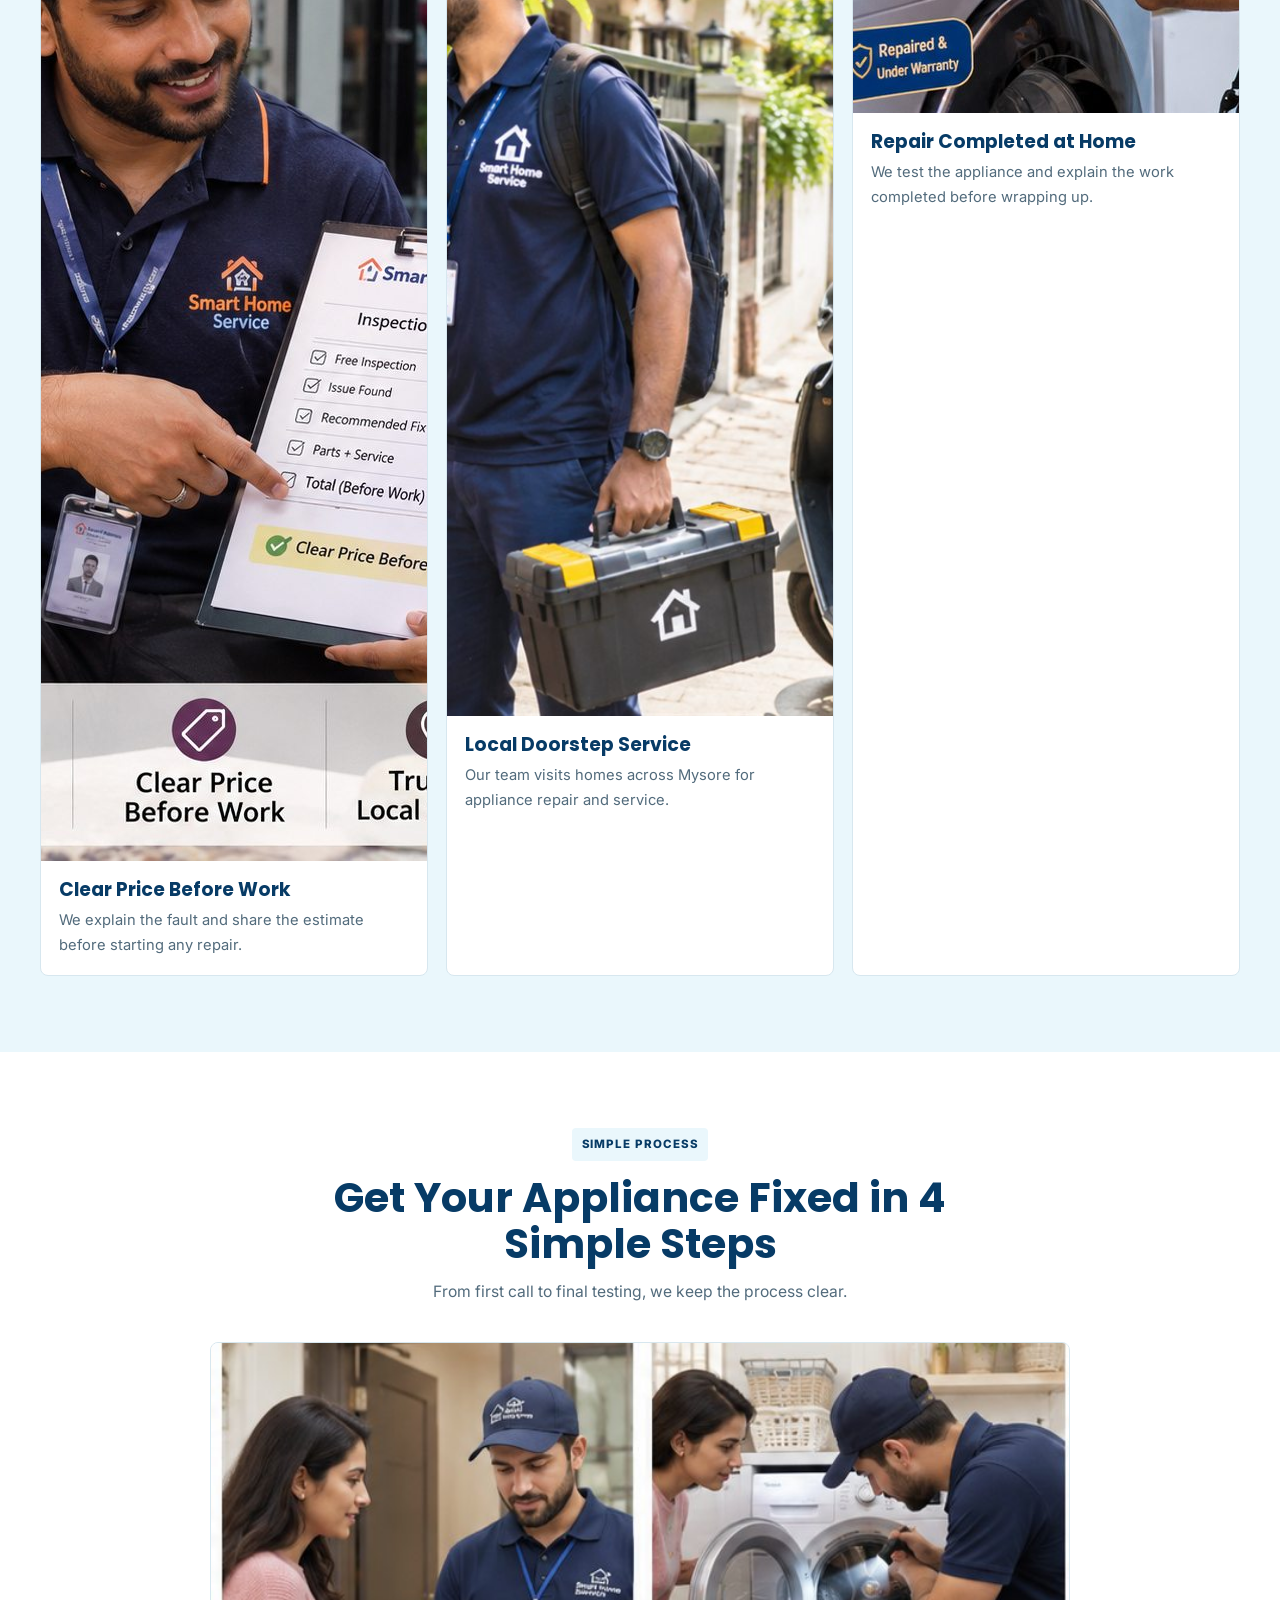
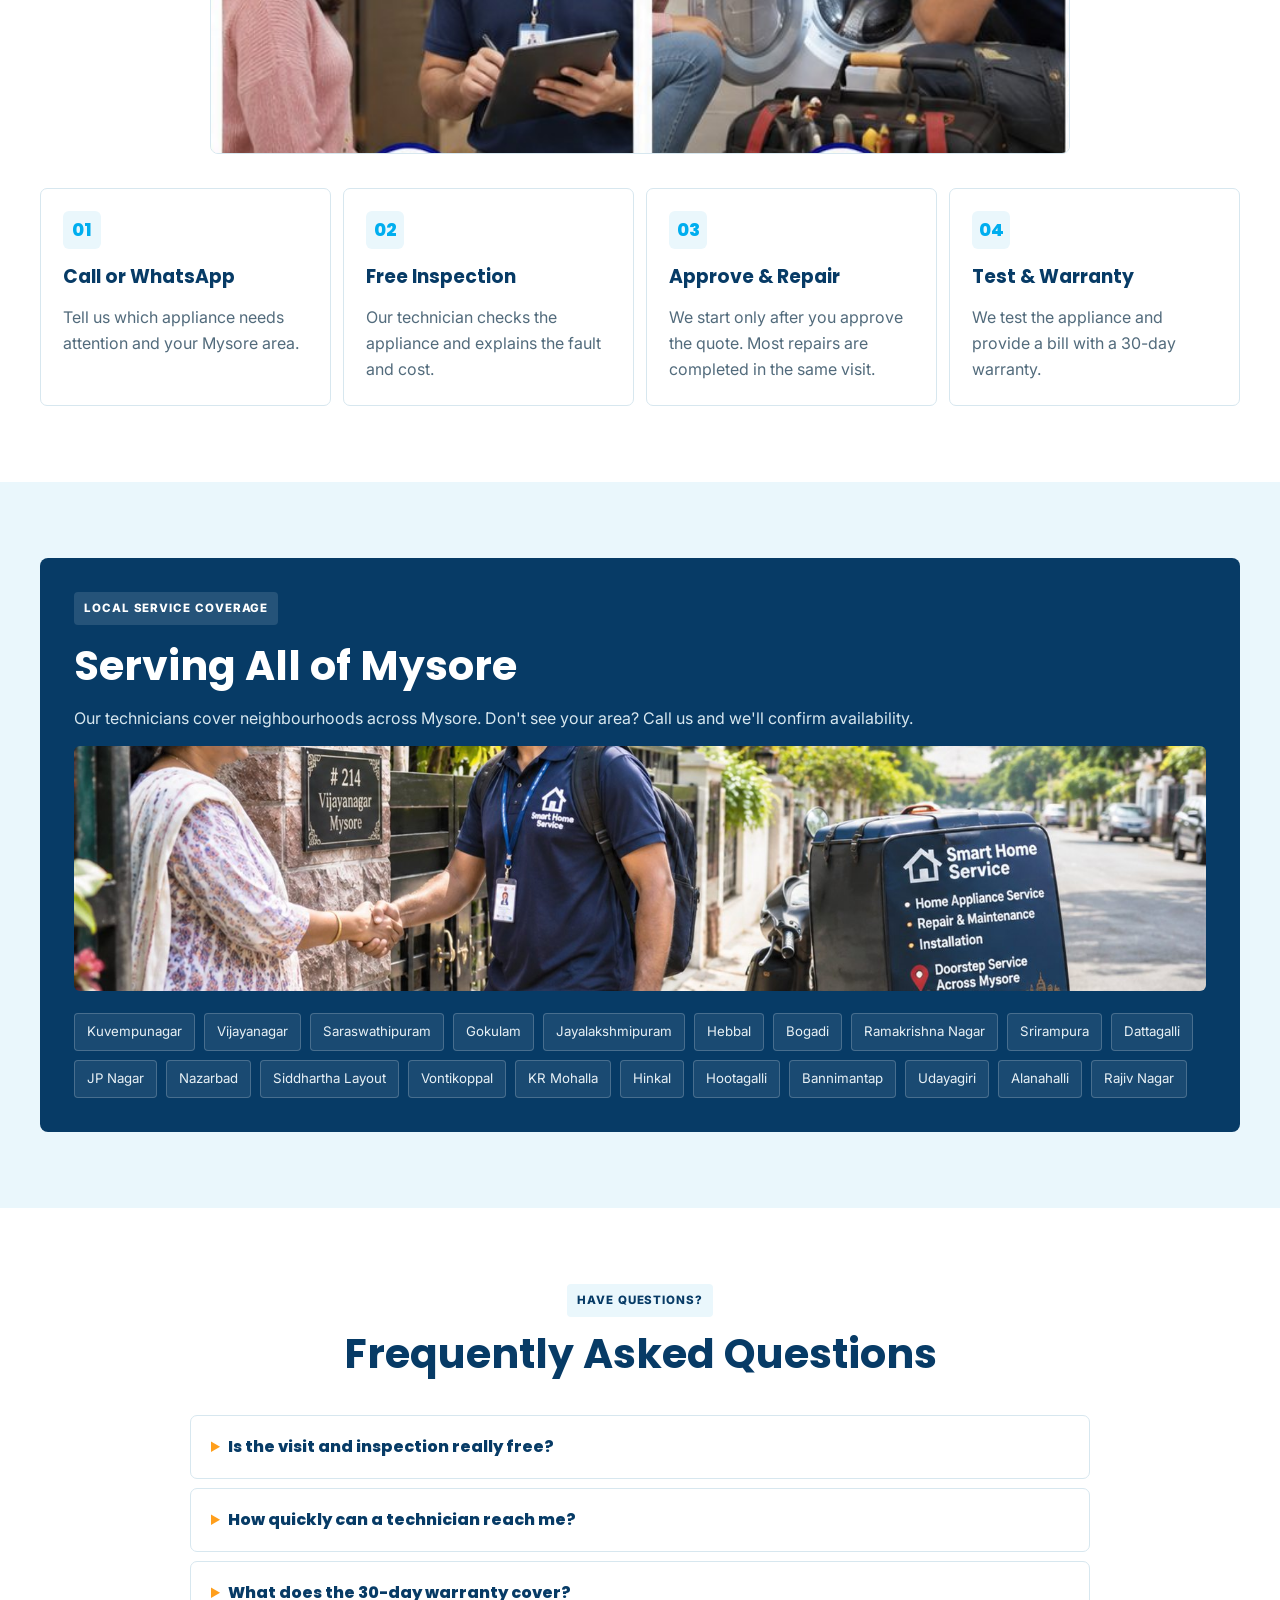
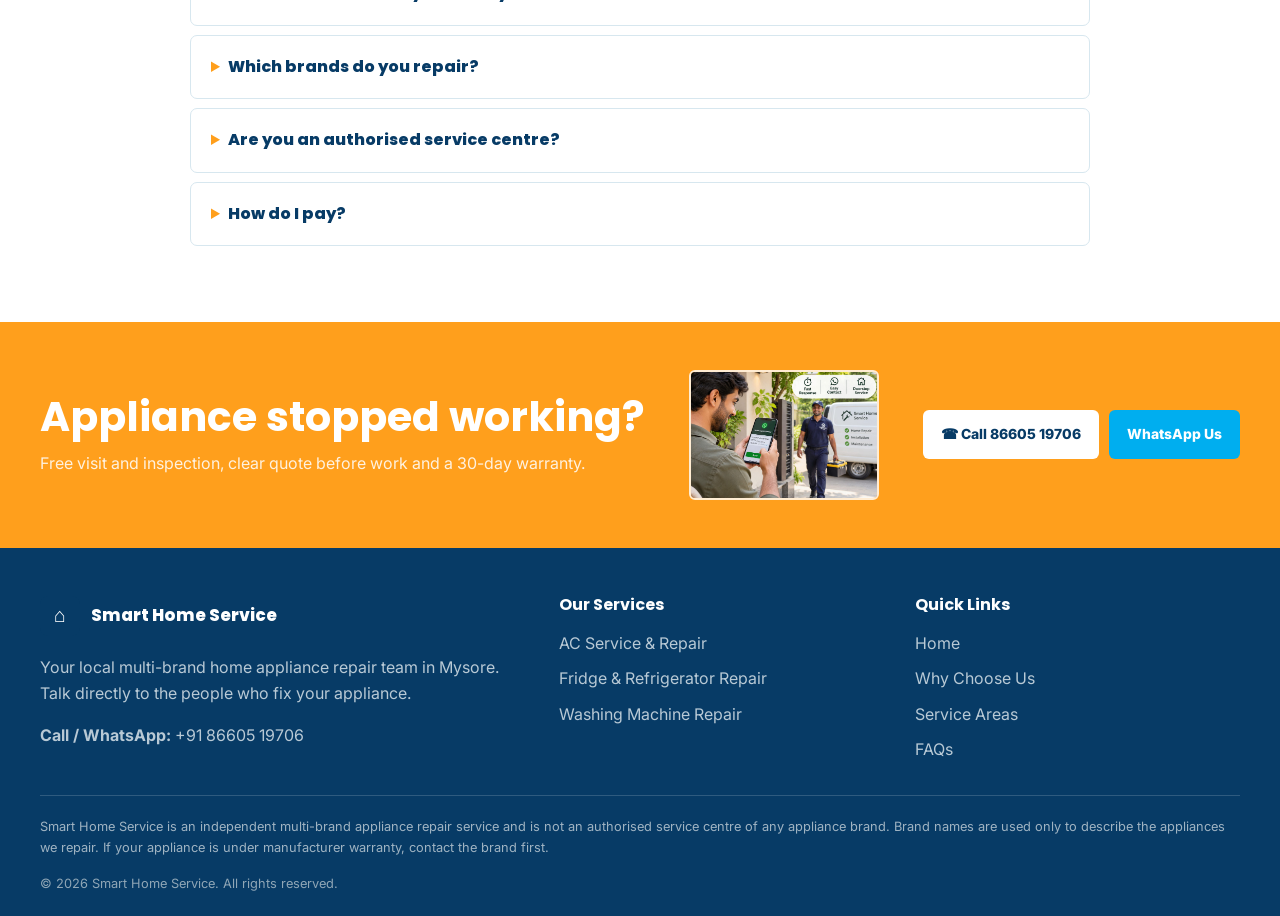
==== commit ade07cda: "Use supplied photos throughout the website Co-authored-by: Copilot <223556219+Copilot@users.noreply." ====
--- a/index.html
+++ b/index.html
@@ -8,12 +8,12 @@
 <div class="mobile-menu"><a href="./index.html">Home</a><strong style="padding:8px 12px;color:#668095">OUR SERVICES</strong><a class="sub" href="./ac-service-mysore/index.html">AC Service & Repair</a><a class="sub" href="./fridge-repair-mysore/index.html">Fridge & Refrigerator Repair</a><a class="sub" href="./washing-machine-repair-mysore/index.html">Washing Machine Repair</a><a href="./index.html#why-us">Why Choose Us</a><a href="./index.html#areas">Service Areas</a><a href="./index.html#faqs">FAQs</a><a href="tel:+918660519706">Call 86605 19706</a><a href="#" data-contact>WhatsApp Us</a></div></header>
 
 <main>
-<section class="hero"><div class="container hero-grid"><div><span class="eyebrow">MYSORE'S LOCAL REPAIR TEAM</span><h1>Home Appliance Repair in Mysore: <span>AC, Fridge & Washing Machine</span></h1><p class="hero-copy">Free visit & inspection. Technician at your door within 30 minutes during working hours. 30-day warranty on every repair.</p><div class="proof">12 years in Mysore · 1,000+ jobs done · 5+ trained technicians</div><div class="hero-buttons"><a class="btn btn-blue" href="./ac-service-mysore/index.html">AC Service & Repair →</a><a class="btn btn-outline" href="./fridge-repair-mysore/index.html">Fridge Repair →</a><a class="btn btn-outline" href="./washing-machine-repair-mysore/index.html">Washing Machine Repair →</a><a class="btn btn-green" href="#" data-contact>WhatsApp Us</a></div></div><div class="hero-art"><svg class="hero-illustration" viewBox="0 0 500 390" xmlns="http://www.w3.org/2000/svg"><rect x="42" y="45" width="416" height="300" rx="32" fill="#fff" opacity=".7"/><rect x="82" y="82" width="155" height="95" rx="15" fill="#fff" stroke="#073B66" stroke-width="6"/><path d="M103 127h112m-90 25h70" stroke="#00AEEF" stroke-width="7" stroke-linecap="round"/><rect x="277" y="72" width="105" height="236" rx="15" fill="#fff" stroke="#073B66" stroke-width="6"/><path d="M277 175h105m-28-78v42m0 55v40" stroke="#00AEEF" stroke-width="7" stroke-linecap="round"/><rect x="102" y="213" width="126" height="103" rx="16" fill="#fff" stroke="#073B66" stroke-width="6"/><circle cx="165" cy="270" r="34" fill="#EAF7FC" stroke="#073B66" stroke-width="6"/><circle cx="207" cy="101" r="7" fill="#FF9F1C"/><path d="M399 247l15 15 29-38" fill="none" stroke="#FF9F1C" stroke-width="10" stroke-linecap="round" stroke-linejoin="round"/></svg></div></div></section>
+<section class="hero"><div class="container hero-grid"><div><span class="eyebrow">MYSORE'S LOCAL REPAIR TEAM</span><h1>Home Appliance Repair in Mysore: <span>AC, Fridge & Washing Machine</span></h1><p class="hero-copy">Free visit & inspection. Technician at your door within 30 minutes during working hours. 30-day warranty on every repair.</p><div class="proof">12 years in Mysore · 1,000+ jobs done · 5+ trained technicians</div><div class="hero-buttons"><a class="btn btn-blue" href="./ac-service-mysore/index.html">AC Service & Repair →</a><a class="btn btn-outline" href="./fridge-repair-mysore/index.html">Fridge Repair →</a><a class="btn btn-outline" href="./washing-machine-repair-mysore/index.html">Washing Machine Repair →</a><a class="btn btn-green" href="#" data-contact>WhatsApp Us</a></div></div><div class="hero-art"><img src="./assets/hero-appliance-repair.jpg" alt="Smart Home Service technician repairing a washing machine in a Mysore home" width="1672" height="941" fetchpriority="high" decoding="async"></div></div></section>
 <div class="trust"><div class="container trust-grid"><div class="trust-item"><strong>12+</strong><span>Years in Mysore</span></div><div class="trust-item"><strong>1,000+</strong><span>Jobs Completed</span></div><div class="trust-item"><strong>5+</strong><span>Trained Technicians</span></div><div class="trust-item"><strong>30 Days</strong><span>Repair Warranty</span></div></div></div>
 <section id="services"><div class="container"><div class="section-head"><span class="eyebrow">WHAT WE REPAIR</span><h2>Mysore's Doorstep Repair Team for Home Appliances</h2><p>When your AC stops cooling, your fridge goes warm or your washing machine won't spin, you need a team that comes quickly and fixes it properly.</p></div><div class="grid-3">
-<article class="service-card"><div class="service-visual"><img src="./assets/ac.svg" alt="Air conditioner illustration" width="150"></div><div class="service-content"><h3>AC Service & Repair</h3><p>General and jet service, cooling problems, gas refilling, water leakage, installation and uninstallation for split and window ACs.</p><p><b>Service from ₹599</b></p><a class="text-link" href="./ac-service-mysore/index.html">View AC Services →</a></div></article>
-<article class="service-card"><div class="service-visual"><img src="./assets/fridge.svg" alt="Refrigerator illustration" width="150"></div><div class="service-content"><h3>Fridge & Refrigerator Repair</h3><p>Not cooling, gas refilling, compressor, thermostat and PCB faults, water leaks and door gaskets for different fridge types.</p><p><b>Repairs from ₹300</b></p><a class="text-link" href="./fridge-repair-mysore/index.html">View Fridge Repair →</a></div></article>
-<article class="service-card"><div class="service-visual"><img src="./assets/washer.svg" alt="Washing machine illustration" width="150"></div><div class="service-content"><h3>Washing Machine Repair</h3><p>Not spinning, not draining, noise and shaking, error codes and door lock problems in front-load, top-load and semi-automatic machines.</p><p><b>Repairs from ₹300</b></p><a class="text-link" href="./washing-machine-repair-mysore/index.html">View Washing Machine Repair →</a></div></article>
+<article class="service-card"><div class="service-visual"><img src="./assets/ac-service-technician.jpg" alt="Technician servicing a home air conditioner" width="1448" height="1086" loading="lazy" decoding="async"></div><div class="service-content"><h3>AC Service & Repair</h3><p>General and jet service, cooling problems, gas refilling, water leakage, installation and uninstallation for split and window ACs.</p><p><b>Service from ₹599</b></p><a class="text-link" href="./ac-service-mysore/index.html">View AC Services →</a></div></article>
+<article class="service-card"><div class="service-visual"><img src="./assets/fridge-repair-technician.jpg" alt="Technician repairing a refrigerator at home" width="1448" height="1086" loading="lazy" decoding="async"></div><div class="service-content"><h3>Fridge & Refrigerator Repair</h3><p>Not cooling, gas refilling, compressor, thermostat and PCB faults, water leaks and door gaskets for different fridge types.</p><p><b>Repairs from ₹300</b></p><a class="text-link" href="./fridge-repair-mysore/index.html">View Fridge Repair →</a></div></article>
+<article class="service-card"><div class="service-visual"><img src="./assets/washing-machine-service.jpg" alt="Technician servicing a washing machine" width="1448" height="1086" loading="lazy" decoding="async"></div><div class="service-content"><h3>Washing Machine Repair</h3><p>Not spinning, not draining, noise and shaking, error codes and door lock problems in front-load, top-load and semi-automatic machines.</p><p><b>Repairs from ₹300</b></p><a class="text-link" href="./washing-machine-repair-mysore/index.html">View Washing Machine Repair →</a></div></article>
 </div></div></section>
 <section class="soft" id="why-us"><div class="container split"><div><span class="eyebrow">WHY CHOOSE US</span><h2>Mysore Homes Choose Smart Home Service</h2><p>Our own local team handles your repair, follow-up and warranty. You speak directly to the people who fix your appliance.</p><div class="feature-list">
 <div class="feature"><span class="check">✓</span><div><h3>Free Visit & Inspection</h3><p>No visiting charge and no inspection fee. You pay only for the repair you approve.</p></div></div>
@@ -21,10 +21,10 @@
 <div class="feature"><span class="check">✓</span><div><h3>30-Day Warranty</h3><p>If the same problem comes back within 30 days, contact us with your repair bill.</p></div></div>
 <div class="feature"><span class="check">✓</span><div><h3>Clear Price Before Work</h3><p>We explain the fault and share the repair cost, including spare parts, before starting.</p></div></div>
 <div class="feature"><span class="check">✓</span><div><h3>12 Years of Local Experience</h3><p>More than 1,000 completed jobs across Mysore homes.</p></div></div>
-</div></div><div class="local-panel"><span class="eyebrow">LOCAL TEAM. NOT AN APP.</span><h2>Talk Directly to the People Who Fix It</h2><p>No app to install and no platform fee. The same local team handles your repair and follow-up.</p><a class="btn btn-white" href="tel:+918660519706">Call 86605 19706</a></div></div></section>
-<section><div class="container"><div class="section-head"><span class="eyebrow">SIMPLE PROCESS</span><h2>Get Your Appliance Fixed in 4 Simple Steps</h2><p>From first call to final testing, we keep the process clear.</p></div><div class="process">
+</div></div><div class="local-panel"><span class="eyebrow">LOCAL TEAM. NOT AN APP.</span><img class="local-team-photo" src="./assets/mysore-technicians.jpg" alt="Smart Home Service technicians serving Mysore" width="1448" height="1086" loading="lazy" decoding="async"><h2>Talk Directly to the People Who Fix It</h2><p>No app to install and no platform fee. The same local team handles your repair and follow-up.</p><a class="btn btn-white" href="tel:+918660519706">Call 86605 19706</a></div></div></section>
+<section class="soft trust-stories"><div class="container"><div class="section-head"><span class="eyebrow">SERVICE YOU CAN TRUST</span><h2>Clear Quotes, Local Team, Quality Repairs</h2><p>We keep you informed from the first inspection through the completed repair.</p></div><div class="trust-photo-grid"><article class="trust-photo-card"><img src="./assets/clear-repair-estimate.jpg" alt="Technician reviewing a clear repair estimate with a customer" width="1448" height="1086" loading="lazy" decoding="async"><div><h3>Clear Price Before Work</h3><p>We explain the fault and share the estimate before starting any repair.</p></div></article><article class="trust-photo-card"><img src="./assets/mysore-doorstep-service.jpg" alt="Technician greeting a Mysore resident at home" width="1672" height="941" loading="lazy" decoding="async"><div><h3>Local Doorstep Service</h3><p>Our team visits homes across Mysore for appliance repair and service.</p></div></article><article class="trust-photo-card"><img src="./assets/completed-washer-repair.jpg" alt="Washing machine after an at-home repair" width="450" height="338" loading="lazy" decoding="async"><div><h3>Repair Completed at Home</h3><p>We test the appliance and explain the work completed before wrapping up.</p></div></article></div></div></section><section><div class="container"><div class="section-head"><span class="eyebrow">SIMPLE PROCESS</span><h2>Get Your Appliance Fixed in 4 Simple Steps</h2><p>From first call to final testing, we keep the process clear.</p></div><div class="process-photo"><img src="./assets/repair-process-booking-diagnosis.jpg" alt="Technician visiting a customer and inspecting a washing machine" width="720" height="410" loading="lazy" decoding="async"></div><div class="process">
 <div class="step"><div class="step-num">01</div><h3>Call or WhatsApp</h3><p>Tell us which appliance needs attention and your Mysore area.</p></div><div class="step"><div class="step-num">02</div><h3>Free Inspection</h3><p>Our technician checks the appliance and explains the fault and cost.</p></div><div class="step"><div class="step-num">03</div><h3>Approve & Repair</h3><p>We start only after you approve the quote. Most repairs are completed in the same visit.</p></div><div class="step"><div class="step-num">04</div><h3>Test & Warranty</h3><p>We test the appliance and provide a bill with a 30-day warranty.</p></div></div></div></section>
-<section class="soft" id="areas"><div class="container"><div class="local-panel"><span class="eyebrow">LOCAL SERVICE COVERAGE</span><h2>Serving All of Mysore</h2><p>Our technicians cover neighbourhoods across Mysore. Don't see your area? Call us and we'll confirm availability.</p><div class="areas"><span>Kuvempunagar</span><span>Vijayanagar</span><span>Saraswathipuram</span><span>Gokulam</span><span>Jayalakshmipuram</span><span>Hebbal</span><span>Bogadi</span><span>Ramakrishna Nagar</span><span>Srirampura</span><span>Dattagalli</span><span>JP Nagar</span><span>Nazarbad</span><span>Siddhartha Layout</span><span>Vontikoppal</span><span>KR Mohalla</span><span>Hinkal</span><span>Hootagalli</span><span>Bannimantap</span><span>Udayagiri</span><span>Alanahalli</span><span>Rajiv Nagar</span></div></div></div></section>
+<section class="soft" id="areas"><div class="container"><div class="local-panel"><span class="eyebrow">LOCAL SERVICE COVERAGE</span><h2>Serving All of Mysore</h2><p>Our technicians cover neighbourhoods across Mysore. Don't see your area? Call us and we'll confirm availability.</p><img class="coverage-photo" src="./assets/mysore-doorstep-service.jpg" alt="Doorstep appliance service available across Mysore" width="1672" height="941" loading="lazy" decoding="async"><div class="areas"><span>Kuvempunagar</span><span>Vijayanagar</span><span>Saraswathipuram</span><span>Gokulam</span><span>Jayalakshmipuram</span><span>Hebbal</span><span>Bogadi</span><span>Ramakrishna Nagar</span><span>Srirampura</span><span>Dattagalli</span><span>JP Nagar</span><span>Nazarbad</span><span>Siddhartha Layout</span><span>Vontikoppal</span><span>KR Mohalla</span><span>Hinkal</span><span>Hootagalli</span><span>Bannimantap</span><span>Udayagiri</span><span>Alanahalli</span><span>Rajiv Nagar</span></div></div></div></section>
 <section id="faqs"><div class="container"><div class="section-head"><span class="eyebrow">HAVE QUESTIONS?</span><h2>Frequently Asked Questions</h2></div><div class="faq-list">
 <details class="faq-item"><summary>Is the visit and inspection really free?</summary><p>Yes. Our technician checks the appliance and shares the repair cost at no charge. You pay only if you approve the repair.</p></details>
 <details class="faq-item"><summary>How quickly can a technician reach me?</summary><p>In most parts of Mysore, our technician aims to reach within 30 minutes during working hours. Call or WhatsApp us to confirm the arrival time.</p></details>
@@ -35,7 +35,7 @@
 </div></div></section>
 </main>
 
-<section class="cta"><div class="container cta-inner"><div><h2>Appliance stopped working?</h2><p>Free visit and inspection, clear quote before work and a 30-day warranty.</p></div><div class="cta-actions"><a class="btn btn-white" href="tel:+918660519706">☎ Call 86605 19706</a><a class="btn btn-green" href="#" data-contact>WhatsApp Us</a></div></div></section>
+<section class="cta"><div class="container cta-inner"><div><h2>Appliance stopped working?</h2><p>Free visit and inspection, clear quote before work and a 30-day warranty.</p></div><img class="cta-proof-photo" src="./assets/whatsapp-home-service.jpg" alt="Customer contacting the home service team by WhatsApp" width="1448" height="1086" loading="lazy" decoding="async"><div class="cta-actions"><a class="btn btn-white" href="tel:+918660519706">☎ Call 86605 19706</a><a class="btn btn-green" href="#" data-contact>WhatsApp Us</a></div></div></section>
 <footer class="footer"><div class="container"><div class="footer-grid">
 <div><a class="brand" href="./index.html" style="color:white"><span class="brand-mark">⌂</span>Smart Home Service</a><p style="margin-top:18px">Your local multi-brand home appliance repair team in Mysore. Talk directly to the people who fix your appliance.</p><p><b>Call / WhatsApp:</b> +91 86605 19706</p></div>
 <div><h3>Our Services</h3><div class="footer-links"><a href="./ac-service-mysore/index.html">AC Service & Repair</a><a href="./fridge-repair-mysore/index.html">Fridge & Refrigerator Repair</a><a href="./washing-machine-repair-mysore/index.html">Washing Machine Repair</a></div></div>
--- a/redesign.css
+++ b/redesign.css
@@ -70,6 +70,7 @@
 .hero-buttons .btn-blue { background: var(--coral); }
 .hero-buttons .btn-blue:hover { background: var(--primary); }
 .hero-art { min-height: 380px; border: 1px solid var(--line); border-radius: 8px; background: var(--ice-blue); }
+.hero-art img { position: absolute; inset: 0; width: 100%; height: 100%; object-fit: cover; }
 .hero-art::before { width: 260px; height: 260px; right: -60px; top: -70px; background: rgba(255,255,255,.52); }
 .hero-art::after { width: 150px; height: 150px; background: rgba(255,159,28,.16); }
 .hero-illustration { animation: settle-in .7s both; }
@@ -93,8 +94,8 @@
 .service-card, .info-card, .problem-card, .step, .faq-item { border: 1px solid var(--line); border-radius: 7px; box-shadow: none; }
 .service-card { transition: border-color .2s ease, transform .2s ease, box-shadow .2s ease; }
 .service-card:hover { border-color: var(--secondary); box-shadow: 0 14px 32px rgba(7,59,102,.08); transform: translateY(-3px); }
-.service-visual { height: 174px; background: var(--ice-blue); }
-.service-visual img { max-height: 132px; object-fit: contain; }
+.service-visual { position: relative; height: 174px; overflow: hidden; background: var(--ice-blue); }
+.service-visual img { position: absolute; inset: 0; width: 100%; height: 100%; max-height: none; object-fit: cover; }
 .service-content { padding: 22px; }
 .service-content h3 { margin-bottom: 10px; }
 .service-content p { min-height: 58px; font-size: .92rem; }
@@ -107,8 +108,18 @@
 .check { border-radius: 6px; background: var(--ice-blue); color: var(--secondary); }
 .process { gap: 12px; }
 .step { padding: 22px; }
+.process-photo { max-width: 860px; margin: 0 auto 34px; overflow: hidden; border: 1px solid var(--line); border-radius: 8px; }
+.process-photo img { display: block; width: 100%; aspect-ratio: 1.76; object-fit: cover; }
+.trust-photo-grid { display: grid; grid-template-columns: repeat(3, minmax(0, 1fr)); gap: 18px; }
+.trust-photo-card { overflow: hidden; border: 1px solid var(--line); border-radius: 8px; background: var(--white); }
+.trust-photo-card img { display: block; width: 100%; aspect-ratio: 4 / 3; object-fit: cover; }
+.trust-photo-card > div { padding: 18px; }
+.trust-photo-card h3 { margin-bottom: 8px; }
+.trust-photo-card p { margin: 0; font-size: .92rem; }
 .step-num { width: 38px; height: 38px; border-radius: 6px; background: var(--ice-blue); color: var(--secondary); }
 .local-panel { border-radius: 8px; background: var(--navy); padding: 34px; }
+.local-team-photo { display: block; width: 100%; height: 210px; margin: 0 0 20px; border-radius: 6px; object-fit: cover; }
+.coverage-photo { display: block; width: 100%; height: 245px; margin: 0 0 22px; border-radius: 6px; object-fit: cover; }
 .local-panel .eyebrow { background: rgba(255,255,255,.12); color: var(--white); }
 .local-panel h2 { color: #fff; }
 .local-panel p { color: #D7E7EF; }
@@ -131,6 +142,7 @@
 .cta h2 { color: #fff; }
 .cta p { color: rgba(255,255,255,.86); }
 .cta .btn-white { color: var(--navy); }
+.cta-proof-photo { width: 190px; height: 130px; flex: 0 0 auto; border: 2px solid rgba(255,255,255,.8); border-radius: 6px; object-fit: cover; }
 .footer { background: var(--primary); padding: 48px 0 22px; }
 .footer-grid { gap: 32px; }
 .footer h3 { font-size: 1rem; }
@@ -162,6 +174,7 @@
   .hero-grid { gap: 32px; }
   .hero-art { min-height: 310px; }
   .grid-3 { grid-template-columns: repeat(2, minmax(0, 1fr)); }
+  .trust-photo-grid { grid-template-columns: repeat(2, minmax(0, 1fr)); }
   .process { grid-template-columns: repeat(2, minmax(0, 1fr)); }
   .footer-grid { grid-template-columns: 1fr 1fr; }
   .cta-inner { align-items: flex-start; flex-direction: column; }
@@ -182,10 +195,12 @@
   .trust-grid { grid-template-columns: repeat(2, minmax(0, 1fr)); row-gap: 16px; }
   .trust-item:nth-child(2) { border: 0; }
   .grid-3, .grid-2, .process { grid-template-columns: 1fr; }
+  .trust-photo-grid { grid-template-columns: 1fr; }
   .service-content p { min-height: 0; }
   section { padding: 54px 0; }
   .footer-grid { grid-template-columns: 1fr; gap: 24px; }
   .cta { padding: 38px 0; }
+  .cta-proof-photo { width: 100%; height: 190px; }
   .cta-actions { width: 100%; }
   .cta-actions .btn { flex: 1; }
   .floating { display: none; }
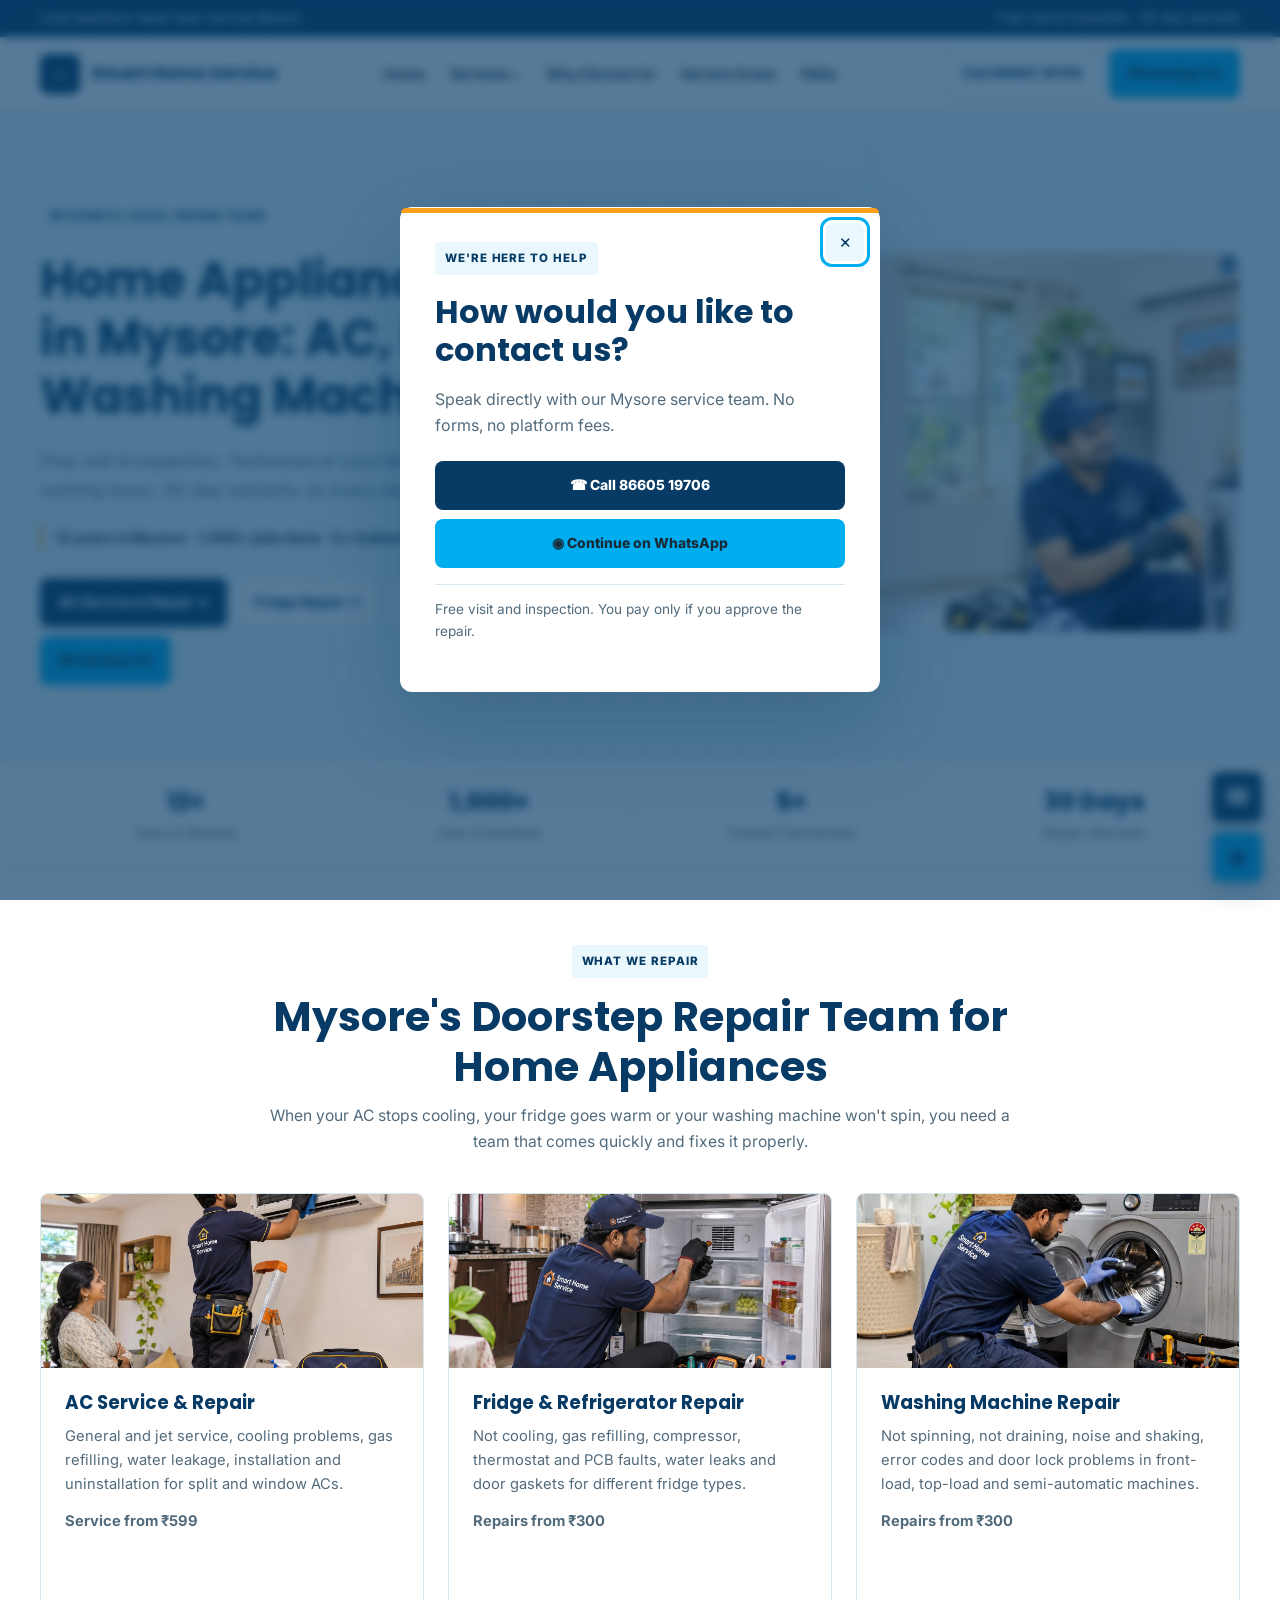
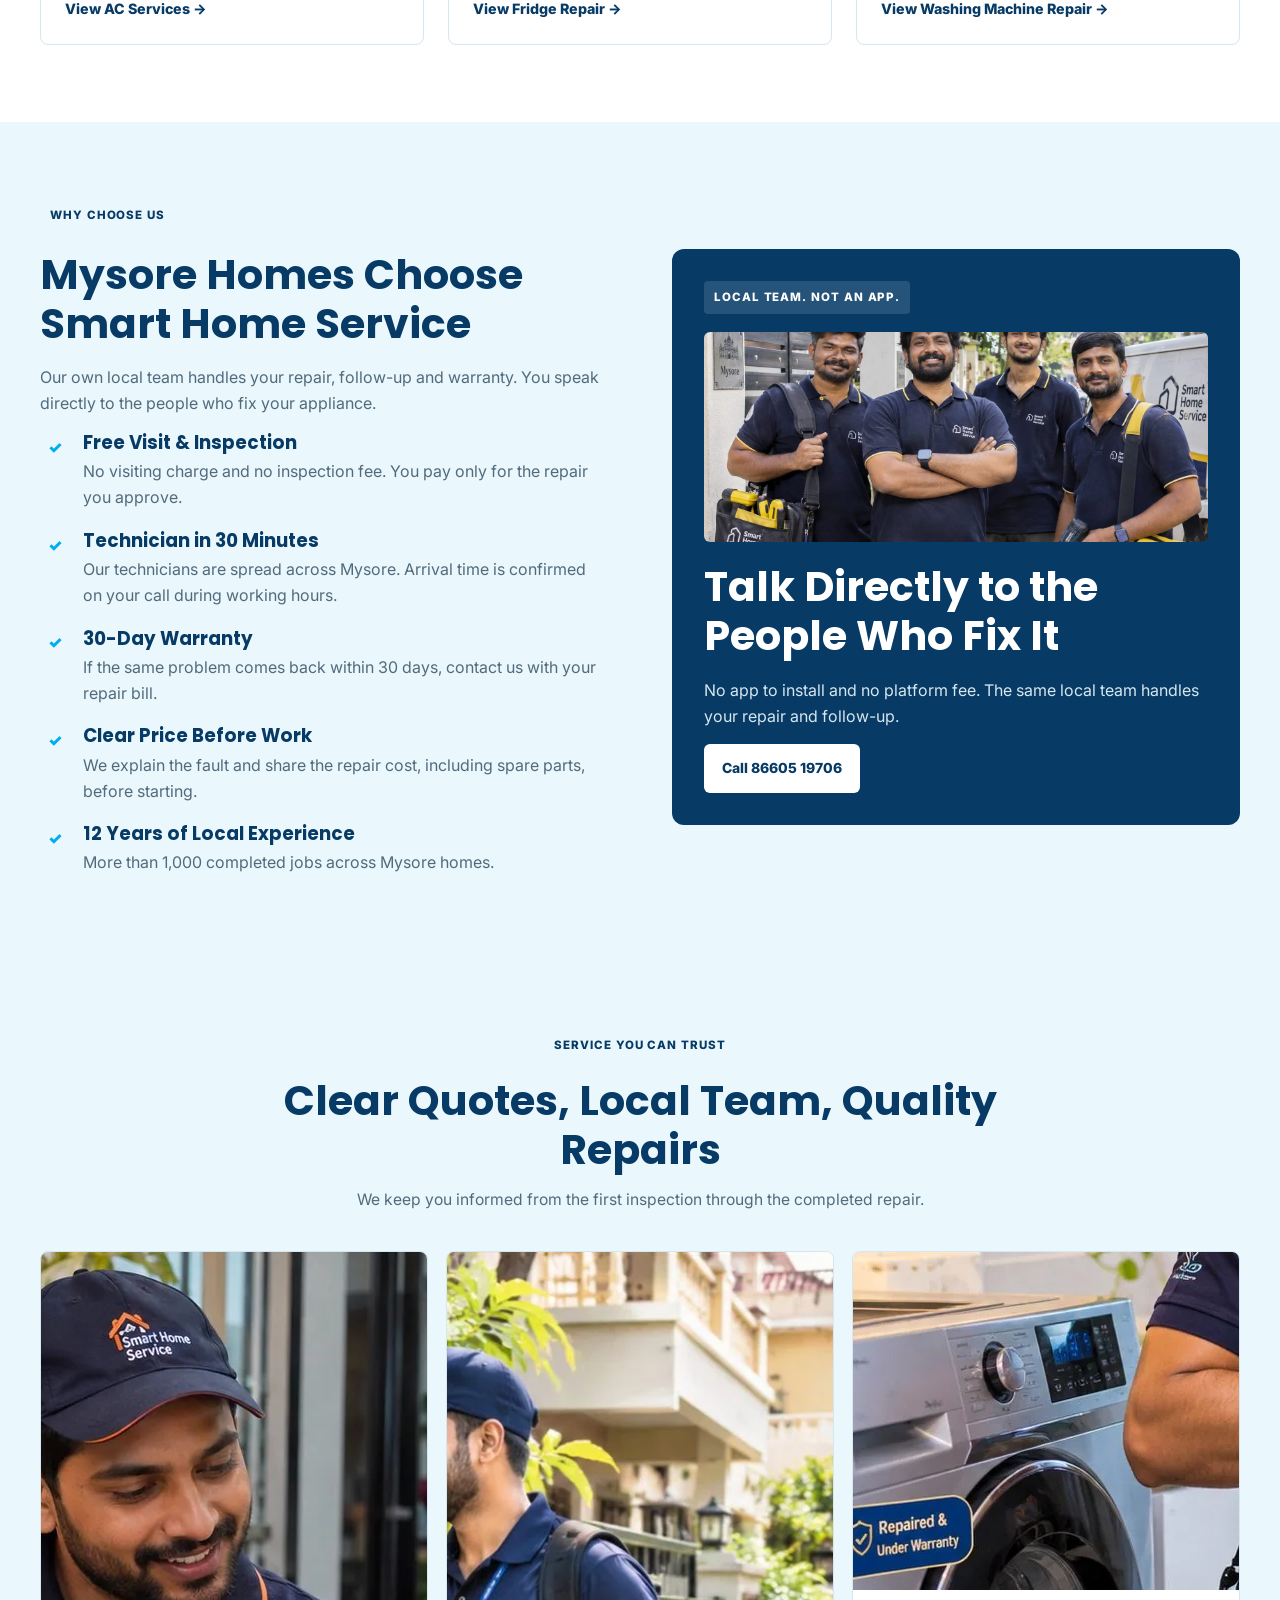
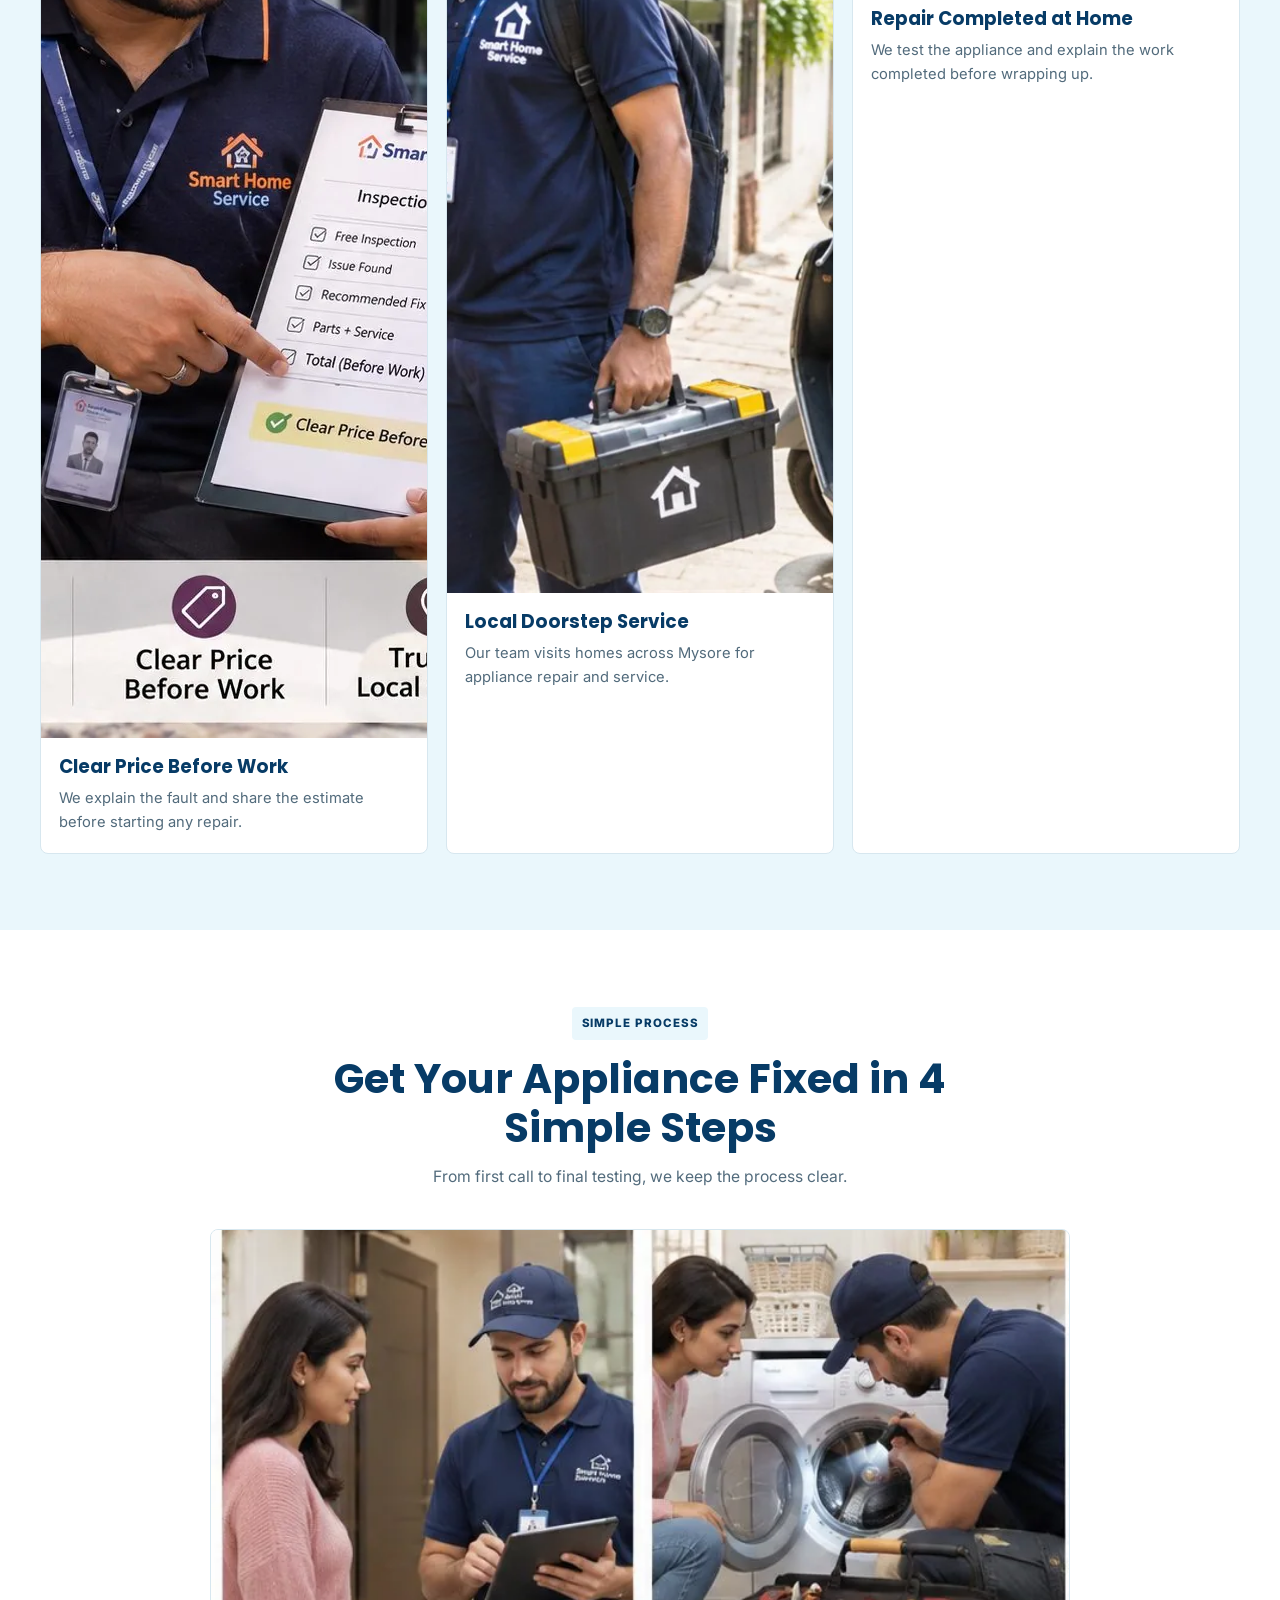
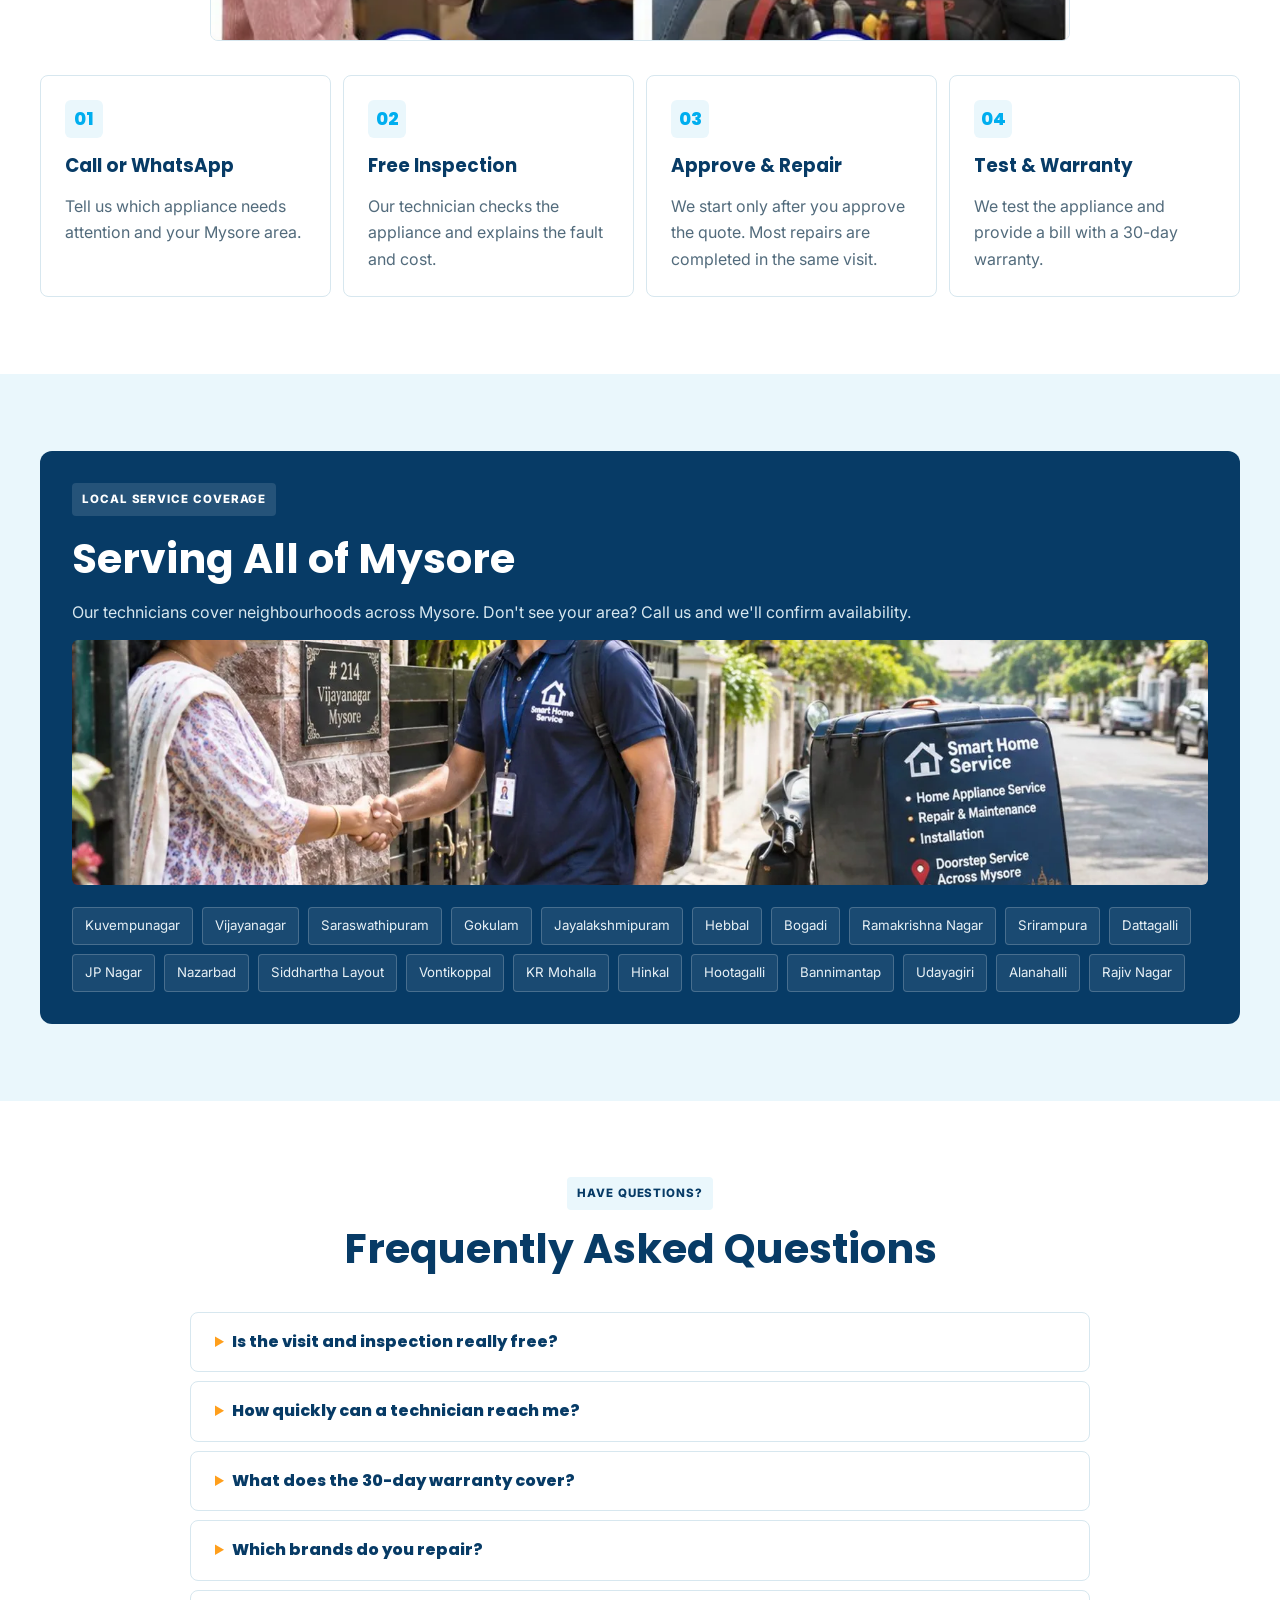
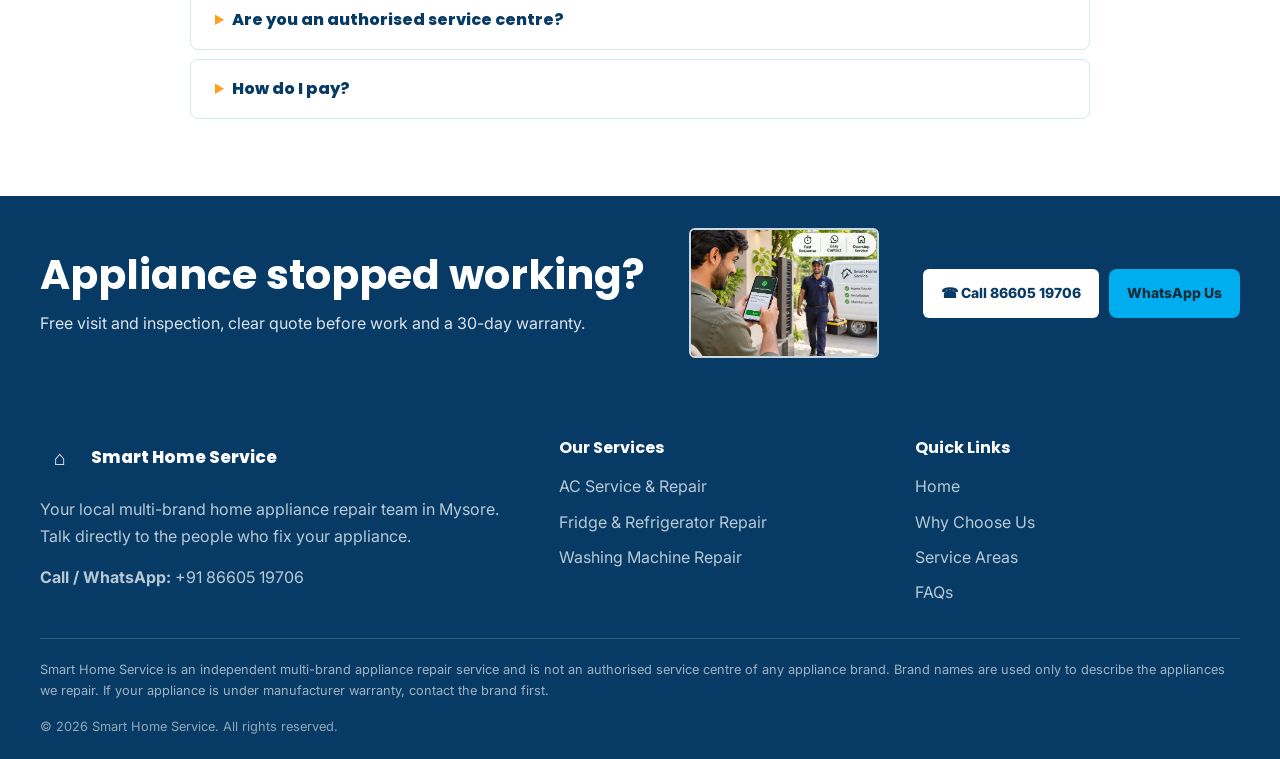
==== commit 9c2d086a: "Unify website design system and optimize photos Co-authored-by: Copilot <223556219+Copilot@users.nor" ====
--- a/index.html
+++ b/index.html
@@ -1,19 +1,19 @@
-<!doctype html><html lang="en"><head><meta charset="utf-8"><meta name="viewport" content="width=device-width,initial-scale=1"><title>AC, Fridge & Washing Machine Repair in Mysore | Smart Home Service</title><meta name="description" content="Doorstep AC, fridge and washing machine repair in Mysore. Free visit and inspection, technician in 30 minutes during working hours, 30-day warranty. Call 86605 19706."><meta name="theme-color" content="#073B66"><link rel="stylesheet" href="./style.css"><link rel="stylesheet" href="./redesign.css"><link rel="icon" href="./assets/favicon.svg" type="image/svg+xml"></head><body>
+<!doctype html><html lang="en"><head><meta charset="utf-8"><meta name="viewport" content="width=device-width,initial-scale=1"><title>AC, Fridge & Washing Machine Repair in Mysore | Smart Home Service</title><meta name="description" content="Doorstep AC, fridge and washing machine repair in Mysore. Free visit and inspection, technician in 30 minutes during working hours, 30-day warranty. Call 86605 19706."><meta name="theme-color" content="#073B66"><link rel="preconnect" href="https://fonts.googleapis.com"><link rel="preconnect" href="https://fonts.gstatic.com" crossorigin><link rel="stylesheet" href="./style.css"><link rel="stylesheet" href="./redesign.css"><link rel="icon" href="./assets/favicon.svg" type="image/svg+xml"></head><body>
 <div class="topline"><div class="container"><span>Local appliance repair team serving Mysore</span><span>Free visit & inspection · 30-day warranty</span></div></div>
 <header class="header"><div class="container nav-wrap">
 <a class="brand" href="./index.html"><span class="brand-mark">⌂</span><span>Smart Home Service</span></a>
 <nav class="nav" aria-label="Main navigation"><a href="./index.html">Home</a><div class="dropdown"><a class="drop-trigger" href="#services">Services⌄</a><div class="drop-menu"><a class="" href="./ac-service-mysore/index.html">AC Service & Repair</a><a class="" href="./fridge-repair-mysore/index.html">Fridge & Refrigerator Repair</a><a class="" href="./washing-machine-repair-mysore/index.html">Washing Machine Repair</a></div></div><a href="./index.html#why-us">Why Choose Us</a><a href="./index.html#areas">Service Areas</a><a href="./index.html#faqs">FAQs</a></nav>
 <div class="nav-actions"><a class="btn btn-outline" href="tel:+918660519706">Call 86605 19706</a><a class="btn btn-green" href="#" data-contact>WhatsApp Us</a></div>
 <button class="menu-toggle" aria-label="Open menu" aria-expanded="false">☰</button></div>
-<div class="mobile-menu"><a href="./index.html">Home</a><strong style="padding:8px 12px;color:#668095">OUR SERVICES</strong><a class="sub" href="./ac-service-mysore/index.html">AC Service & Repair</a><a class="sub" href="./fridge-repair-mysore/index.html">Fridge & Refrigerator Repair</a><a class="sub" href="./washing-machine-repair-mysore/index.html">Washing Machine Repair</a><a href="./index.html#why-us">Why Choose Us</a><a href="./index.html#areas">Service Areas</a><a href="./index.html#faqs">FAQs</a><a href="tel:+918660519706">Call 86605 19706</a><a href="#" data-contact>WhatsApp Us</a></div></header>
+<div class="mobile-menu"><a href="./index.html">Home</a><strong>OUR SERVICES</strong><a class="sub" href="./ac-service-mysore/index.html">AC Service & Repair</a><a class="sub" href="./fridge-repair-mysore/index.html">Fridge & Refrigerator Repair</a><a class="sub" href="./washing-machine-repair-mysore/index.html">Washing Machine Repair</a><a href="./index.html#why-us">Why Choose Us</a><a href="./index.html#areas">Service Areas</a><a href="./index.html#faqs">FAQs</a><a href="tel:+918660519706">Call 86605 19706</a><a href="#" data-contact>WhatsApp Us</a></div></header>
 
 <main>
-<section class="hero"><div class="container hero-grid"><div><span class="eyebrow">MYSORE'S LOCAL REPAIR TEAM</span><h1>Home Appliance Repair in Mysore: <span>AC, Fridge & Washing Machine</span></h1><p class="hero-copy">Free visit & inspection. Technician at your door within 30 minutes during working hours. 30-day warranty on every repair.</p><div class="proof">12 years in Mysore · 1,000+ jobs done · 5+ trained technicians</div><div class="hero-buttons"><a class="btn btn-blue" href="./ac-service-mysore/index.html">AC Service & Repair →</a><a class="btn btn-outline" href="./fridge-repair-mysore/index.html">Fridge Repair →</a><a class="btn btn-outline" href="./washing-machine-repair-mysore/index.html">Washing Machine Repair →</a><a class="btn btn-green" href="#" data-contact>WhatsApp Us</a></div></div><div class="hero-art"><img src="./assets/hero-appliance-repair.jpg" alt="Smart Home Service technician repairing a washing machine in a Mysore home" width="1672" height="941" fetchpriority="high" decoding="async"></div></div></section>
+<section class="hero"><div class="container hero-grid"><div><span class="eyebrow">MYSORE'S LOCAL REPAIR TEAM</span><h1>Home Appliance Repair in Mysore: <span>AC, Fridge & Washing Machine</span></h1><p class="hero-copy">Free visit & inspection. Technician at your door within 30 minutes during working hours. 30-day warranty on every repair.</p><div class="proof">12 years in Mysore · 1,000+ jobs done · 5+ trained technicians</div><div class="hero-buttons"><a class="btn btn-blue" href="./ac-service-mysore/index.html">AC Service & Repair →</a><a class="btn btn-outline" href="./fridge-repair-mysore/index.html">Fridge Repair →</a><a class="btn btn-outline" href="./washing-machine-repair-mysore/index.html">Washing Machine Repair →</a><a class="btn btn-green" href="#" data-contact>WhatsApp Us</a></div></div><div class="hero-art"><img src="./assets/webp/hero-appliance-repair.webp" alt="Smart Home Service technician repairing a washing machine in a Mysore home" width="1672" height="941" fetchpriority="high" decoding="async"></div></div></section>
 <div class="trust"><div class="container trust-grid"><div class="trust-item"><strong>12+</strong><span>Years in Mysore</span></div><div class="trust-item"><strong>1,000+</strong><span>Jobs Completed</span></div><div class="trust-item"><strong>5+</strong><span>Trained Technicians</span></div><div class="trust-item"><strong>30 Days</strong><span>Repair Warranty</span></div></div></div>
 <section id="services"><div class="container"><div class="section-head"><span class="eyebrow">WHAT WE REPAIR</span><h2>Mysore's Doorstep Repair Team for Home Appliances</h2><p>When your AC stops cooling, your fridge goes warm or your washing machine won't spin, you need a team that comes quickly and fixes it properly.</p></div><div class="grid-3">
-<article class="service-card"><div class="service-visual"><img src="./assets/ac-service-technician.jpg" alt="Technician servicing a home air conditioner" width="1448" height="1086" loading="lazy" decoding="async"></div><div class="service-content"><h3>AC Service & Repair</h3><p>General and jet service, cooling problems, gas refilling, water leakage, installation and uninstallation for split and window ACs.</p><p><b>Service from ₹599</b></p><a class="text-link" href="./ac-service-mysore/index.html">View AC Services →</a></div></article>
-<article class="service-card"><div class="service-visual"><img src="./assets/fridge-repair-technician.jpg" alt="Technician repairing a refrigerator at home" width="1448" height="1086" loading="lazy" decoding="async"></div><div class="service-content"><h3>Fridge & Refrigerator Repair</h3><p>Not cooling, gas refilling, compressor, thermostat and PCB faults, water leaks and door gaskets for different fridge types.</p><p><b>Repairs from ₹300</b></p><a class="text-link" href="./fridge-repair-mysore/index.html">View Fridge Repair →</a></div></article>
-<article class="service-card"><div class="service-visual"><img src="./assets/washing-machine-service.jpg" alt="Technician servicing a washing machine" width="1448" height="1086" loading="lazy" decoding="async"></div><div class="service-content"><h3>Washing Machine Repair</h3><p>Not spinning, not draining, noise and shaking, error codes and door lock problems in front-load, top-load and semi-automatic machines.</p><p><b>Repairs from ₹300</b></p><a class="text-link" href="./washing-machine-repair-mysore/index.html">View Washing Machine Repair →</a></div></article>
+<article class="service-card"><div class="service-visual"><img src="./assets/webp/ac-service-technician.webp" alt="Technician servicing a home air conditioner" width="1448" height="1086" loading="lazy" decoding="async"></div><div class="service-content"><h3>AC Service & Repair</h3><p>General and jet service, cooling problems, gas refilling, water leakage, installation and uninstallation for split and window ACs.</p><p><b>Service from ₹599</b></p><a class="text-link" href="./ac-service-mysore/index.html">View AC Services →</a></div></article>
+<article class="service-card"><div class="service-visual"><img src="./assets/webp/fridge-repair-technician.webp" alt="Technician repairing a refrigerator at home" width="1448" height="1086" loading="lazy" decoding="async"></div><div class="service-content"><h3>Fridge & Refrigerator Repair</h3><p>Not cooling, gas refilling, compressor, thermostat and PCB faults, water leaks and door gaskets for different fridge types.</p><p><b>Repairs from ₹300</b></p><a class="text-link" href="./fridge-repair-mysore/index.html">View Fridge Repair →</a></div></article>
+<article class="service-card"><div class="service-visual"><img src="./assets/webp/washing-machine-service.webp" alt="Technician servicing a washing machine" width="1448" height="1086" loading="lazy" decoding="async"></div><div class="service-content"><h3>Washing Machine Repair</h3><p>Not spinning, not draining, noise and shaking, error codes and door lock problems in front-load, top-load and semi-automatic machines.</p><p><b>Repairs from ₹300</b></p><a class="text-link" href="./washing-machine-repair-mysore/index.html">View Washing Machine Repair →</a></div></article>
 </div></div></section>
 <section class="soft" id="why-us"><div class="container split"><div><span class="eyebrow">WHY CHOOSE US</span><h2>Mysore Homes Choose Smart Home Service</h2><p>Our own local team handles your repair, follow-up and warranty. You speak directly to the people who fix your appliance.</p><div class="feature-list">
 <div class="feature"><span class="check">✓</span><div><h3>Free Visit & Inspection</h3><p>No visiting charge and no inspection fee. You pay only for the repair you approve.</p></div></div>
@@ -21,10 +21,10 @@
 <div class="feature"><span class="check">✓</span><div><h3>30-Day Warranty</h3><p>If the same problem comes back within 30 days, contact us with your repair bill.</p></div></div>
 <div class="feature"><span class="check">✓</span><div><h3>Clear Price Before Work</h3><p>We explain the fault and share the repair cost, including spare parts, before starting.</p></div></div>
 <div class="feature"><span class="check">✓</span><div><h3>12 Years of Local Experience</h3><p>More than 1,000 completed jobs across Mysore homes.</p></div></div>
-</div></div><div class="local-panel"><span class="eyebrow">LOCAL TEAM. NOT AN APP.</span><img class="local-team-photo" src="./assets/mysore-technicians.jpg" alt="Smart Home Service technicians serving Mysore" width="1448" height="1086" loading="lazy" decoding="async"><h2>Talk Directly to the People Who Fix It</h2><p>No app to install and no platform fee. The same local team handles your repair and follow-up.</p><a class="btn btn-white" href="tel:+918660519706">Call 86605 19706</a></div></div></section>
-<section class="soft trust-stories"><div class="container"><div class="section-head"><span class="eyebrow">SERVICE YOU CAN TRUST</span><h2>Clear Quotes, Local Team, Quality Repairs</h2><p>We keep you informed from the first inspection through the completed repair.</p></div><div class="trust-photo-grid"><article class="trust-photo-card"><img src="./assets/clear-repair-estimate.jpg" alt="Technician reviewing a clear repair estimate with a customer" width="1448" height="1086" loading="lazy" decoding="async"><div><h3>Clear Price Before Work</h3><p>We explain the fault and share the estimate before starting any repair.</p></div></article><article class="trust-photo-card"><img src="./assets/mysore-doorstep-service.jpg" alt="Technician greeting a Mysore resident at home" width="1672" height="941" loading="lazy" decoding="async"><div><h3>Local Doorstep Service</h3><p>Our team visits homes across Mysore for appliance repair and service.</p></div></article><article class="trust-photo-card"><img src="./assets/completed-washer-repair.jpg" alt="Washing machine after an at-home repair" width="450" height="338" loading="lazy" decoding="async"><div><h3>Repair Completed at Home</h3><p>We test the appliance and explain the work completed before wrapping up.</p></div></article></div></div></section><section><div class="container"><div class="section-head"><span class="eyebrow">SIMPLE PROCESS</span><h2>Get Your Appliance Fixed in 4 Simple Steps</h2><p>From first call to final testing, we keep the process clear.</p></div><div class="process-photo"><img src="./assets/repair-process-booking-diagnosis.jpg" alt="Technician visiting a customer and inspecting a washing machine" width="720" height="410" loading="lazy" decoding="async"></div><div class="process">
+</div></div><div class="local-panel"><span class="eyebrow">LOCAL TEAM. NOT AN APP.</span><img class="local-team-photo" src="./assets/webp/mysore-technicians.webp" alt="Smart Home Service technicians serving Mysore" width="1448" height="1086" loading="lazy" decoding="async"><h2>Talk Directly to the People Who Fix It</h2><p>No app to install and no platform fee. The same local team handles your repair and follow-up.</p><a class="btn btn-white" href="tel:+918660519706">Call 86605 19706</a></div></div></section>
+<section class="soft trust-stories"><div class="container"><div class="section-head"><span class="eyebrow">SERVICE YOU CAN TRUST</span><h2>Clear Quotes, Local Team, Quality Repairs</h2><p>We keep you informed from the first inspection through the completed repair.</p></div><div class="trust-photo-grid"><article class="trust-photo-card"><img src="./assets/webp/clear-repair-estimate.webp" alt="Technician reviewing a clear repair estimate with a customer" width="1448" height="1086" loading="lazy" decoding="async"><div><h3>Clear Price Before Work</h3><p>We explain the fault and share the estimate before starting any repair.</p></div></article><article class="trust-photo-card"><img src="./assets/webp/mysore-doorstep-service.webp" alt="Technician greeting a Mysore resident at home" width="1672" height="941" loading="lazy" decoding="async"><div><h3>Local Doorstep Service</h3><p>Our team visits homes across Mysore for appliance repair and service.</p></div></article><article class="trust-photo-card"><img src="./assets/webp/completed-washer-repair.webp" alt="Washing machine after an at-home repair" width="450" height="338" loading="lazy" decoding="async"><div><h3>Repair Completed at Home</h3><p>We test the appliance and explain the work completed before wrapping up.</p></div></article></div></div></section><section><div class="container"><div class="section-head"><span class="eyebrow">SIMPLE PROCESS</span><h2>Get Your Appliance Fixed in 4 Simple Steps</h2><p>From first call to final testing, we keep the process clear.</p></div><div class="process-photo"><img src="./assets/webp/repair-process-booking-diagnosis.webp" alt="Technician visiting a customer and inspecting a washing machine" width="720" height="410" loading="lazy" decoding="async"></div><div class="process">
 <div class="step"><div class="step-num">01</div><h3>Call or WhatsApp</h3><p>Tell us which appliance needs attention and your Mysore area.</p></div><div class="step"><div class="step-num">02</div><h3>Free Inspection</h3><p>Our technician checks the appliance and explains the fault and cost.</p></div><div class="step"><div class="step-num">03</div><h3>Approve & Repair</h3><p>We start only after you approve the quote. Most repairs are completed in the same visit.</p></div><div class="step"><div class="step-num">04</div><h3>Test & Warranty</h3><p>We test the appliance and provide a bill with a 30-day warranty.</p></div></div></div></section>
-<section class="soft" id="areas"><div class="container"><div class="local-panel"><span class="eyebrow">LOCAL SERVICE COVERAGE</span><h2>Serving All of Mysore</h2><p>Our technicians cover neighbourhoods across Mysore. Don't see your area? Call us and we'll confirm availability.</p><img class="coverage-photo" src="./assets/mysore-doorstep-service.jpg" alt="Doorstep appliance service available across Mysore" width="1672" height="941" loading="lazy" decoding="async"><div class="areas"><span>Kuvempunagar</span><span>Vijayanagar</span><span>Saraswathipuram</span><span>Gokulam</span><span>Jayalakshmipuram</span><span>Hebbal</span><span>Bogadi</span><span>Ramakrishna Nagar</span><span>Srirampura</span><span>Dattagalli</span><span>JP Nagar</span><span>Nazarbad</span><span>Siddhartha Layout</span><span>Vontikoppal</span><span>KR Mohalla</span><span>Hinkal</span><span>Hootagalli</span><span>Bannimantap</span><span>Udayagiri</span><span>Alanahalli</span><span>Rajiv Nagar</span></div></div></div></section>
+<section class="soft" id="areas"><div class="container"><div class="local-panel"><span class="eyebrow">LOCAL SERVICE COVERAGE</span><h2>Serving All of Mysore</h2><p>Our technicians cover neighbourhoods across Mysore. Don't see your area? Call us and we'll confirm availability.</p><img class="coverage-photo" src="./assets/webp/mysore-doorstep-service.webp" alt="Doorstep appliance service available across Mysore" width="1672" height="941" loading="lazy" decoding="async"><div class="areas"><span>Kuvempunagar</span><span>Vijayanagar</span><span>Saraswathipuram</span><span>Gokulam</span><span>Jayalakshmipuram</span><span>Hebbal</span><span>Bogadi</span><span>Ramakrishna Nagar</span><span>Srirampura</span><span>Dattagalli</span><span>JP Nagar</span><span>Nazarbad</span><span>Siddhartha Layout</span><span>Vontikoppal</span><span>KR Mohalla</span><span>Hinkal</span><span>Hootagalli</span><span>Bannimantap</span><span>Udayagiri</span><span>Alanahalli</span><span>Rajiv Nagar</span></div></div></div></section>
 <section id="faqs"><div class="container"><div class="section-head"><span class="eyebrow">HAVE QUESTIONS?</span><h2>Frequently Asked Questions</h2></div><div class="faq-list">
 <details class="faq-item"><summary>Is the visit and inspection really free?</summary><p>Yes. Our technician checks the appliance and shares the repair cost at no charge. You pay only if you approve the repair.</p></details>
 <details class="faq-item"><summary>How quickly can a technician reach me?</summary><p>In most parts of Mysore, our technician aims to reach within 30 minutes during working hours. Call or WhatsApp us to confirm the arrival time.</p></details>
@@ -35,7 +35,7 @@
 </div></div></section>
 </main>
 
-<section class="cta"><div class="container cta-inner"><div><h2>Appliance stopped working?</h2><p>Free visit and inspection, clear quote before work and a 30-day warranty.</p></div><img class="cta-proof-photo" src="./assets/whatsapp-home-service.jpg" alt="Customer contacting the home service team by WhatsApp" width="1448" height="1086" loading="lazy" decoding="async"><div class="cta-actions"><a class="btn btn-white" href="tel:+918660519706">☎ Call 86605 19706</a><a class="btn btn-green" href="#" data-contact>WhatsApp Us</a></div></div></section>
+<section class="cta"><div class="container cta-inner"><div><h2>Appliance stopped working?</h2><p>Free visit and inspection, clear quote before work and a 30-day warranty.</p></div><img class="cta-proof-photo" src="./assets/webp/whatsapp-home-service.webp" alt="Customer contacting the home service team by WhatsApp" width="1448" height="1086" loading="lazy" decoding="async"><div class="cta-actions"><a class="btn btn-white" href="tel:+918660519706">☎ Call 86605 19706</a><a class="btn btn-green" href="#" data-contact>WhatsApp Us</a></div></div></section>
 <footer class="footer"><div class="container"><div class="footer-grid">
 <div><a class="brand" href="./index.html" style="color:white"><span class="brand-mark">⌂</span>Smart Home Service</a><p style="margin-top:18px">Your local multi-brand home appliance repair team in Mysore. Talk directly to the people who fix your appliance.</p><p><b>Call / WhatsApp:</b> +91 86605 19706</p></div>
 <div><h3>Our Services</h3><div class="footer-links"><a href="./ac-service-mysore/index.html">AC Service & Repair</a><a href="./fridge-repair-mysore/index.html">Fridge & Refrigerator Repair</a><a href="./washing-machine-repair-mysore/index.html">Washing Machine Repair</a></div></div>
--- a/style.css
+++ b/style.css
@@ -1,6 +1,4 @@
 
-@import url('https://fonts.googleapis.com/css2?family=Inter:wght@400;500;600;700;800&family=Poppins:wght@400;500;600;700;800&display=swap');
-:root{--navy:#102b46;--blue:#1769aa;--cyan:#e9f6fb;--green:#19a56b;--ink:#172b3b;--muted:#647789;--line:#e2eaf0;--paper:#f6f9fb;--white:#fff;--shadow:0 18px 50px rgba(16,43,70,.10);--radius:20px}
-*{box-sizing:border-box}html{scroll-behavior:smooth;scroll-padding-top:100px}body{margin:0;font-family:'DM Sans',sans-serif;color:var(--ink);line-height:1.65;background:#fff}h1,h2,h3,h4{font-family:Manrope,sans-serif;line-height:1.18;color:var(--navy);margin:0 0 16px}h1{font-size:clamp(2.35rem,5vw,4.2rem);letter-spacing:-.045em}h2{font-size:clamp(1.8rem,3vw,2.65rem);letter-spacing:-.035em}h3{font-size:1.15rem}p{margin:0 0 15px;color:var(--muted)}a{color:inherit;text-decoration:none}.container{width:min(1160px,calc(100% - 40px));margin:auto}.topline{background:var(--navy);color:#dceaf4;font-size:.82rem;padding:8px 0}.topline .container{display:flex;justify-content:space-between;gap:12px;flex-wrap:wrap}.header{position:sticky;top:0;z-index:50;background:rgba(255,255,255,.96);backdrop-filter:blur(14px);border-bottom:1px solid var(--line)}.nav-wrap{height:78px;display:flex;align-items:center;justify-content:space-between;gap:25px}.brand{display:flex;align-items:center;gap:11px;font-family:Manrope;font-weight:800;color:var(--navy);font-size:1.12rem;white-space:nowrap}.brand-mark{width:42px;height:42px;border-radius:13px;background:linear-gradient(145deg,var(--blue),#29a4c8);display:grid;place-items:center;color:white;font-size:1.25rem;box-shadow:0 8px 18px #1769aa33}.nav{display:flex;align-items:center;gap:25px;font-size:.91rem;font-weight:700;color:#365065}.nav>a:hover,.drop-trigger:hover{color:var(--blue)}.dropdown{position:relative}.drop-trigger{display:flex;gap:7px;align-items:center;cursor:pointer}.drop-menu{display:none;position:absolute;top:100%;left:-18px;padding:12px;background:#fff;border:1px solid var(--line);border-radius:14px;box-shadow:var(--shadow);min-width:245px}.dropdown:hover .drop-menu,.dropdown:focus-within .drop-menu{display:grid}.drop-menu a{padding:11px 13px;border-radius:9px}.drop-menu a:hover,.drop-menu a.current{background:var(--cyan);color:var(--blue)}.nav-actions{display:flex;gap:9px}.btn{display:inline-flex;align-items:center;justify-content:center;gap:9px;padding:13px 19px;border-radius:12px;font-weight:800;font-size:.9rem;border:1px solid transparent;transition:.2s;cursor:pointer}.btn:hover{transform:translateY(-2px)}.btn-blue{background:var(--blue);color:#fff;box-shadow:0 8px 18px #1769aa30}.btn-green{background:var(--green);color:#fff}.btn-outline{border-color:#cbd9e3;color:var(--navy);background:#fff}.btn-white{background:#fff;color:var(--navy)}.menu-toggle{display:none;background:#fff;border:1px solid var(--line);border-radius:10px;padding:9px 12px;font-size:1.3rem}.mobile-menu{display:none;padding:8px 20px 20px;border-top:1px solid var(--line)}.mobile-menu.open{display:grid;gap:8px}.mobile-menu a{padding:10px 12px;border-radius:9px;font-weight:700}.mobile-menu .sub{padding-left:27px;color:#526c80}.hero{background:radial-gradient(circle at 82% 25%,#d8f0f8 0,transparent 34%),linear-gradient(115deg,#f4f9fc,#eaf5f8);padding:76px 0 64px;overflow:hidden}.hero-grid{display:grid;grid-template-columns:1.05fr .95fr;gap:50px;align-items:center}.eyebrow{display:inline-flex;align-items:center;gap:8px;background:#e1f4ec;color:#138353;padding:7px 12px;border-radius:99px;font-weight:800;font-size:.78rem;letter-spacing:.04em;text-transform:uppercase;margin-bottom:20px}.hero h1 span{color:var(--blue)}.hero-copy{font-size:1.12rem;max-width:650px;margin:20px 0 18px}.proof{font-size:.91rem;font-weight:700;color:#496174;margin:20px 0 27px}.hero-buttons{display:flex;flex-wrap:wrap;gap:10px}.hero-art{position:relative;min-height:400px;border-radius:30px;background:linear-gradient(145deg,#d7edf4,#f4fafc);display:grid;place-items:center;overflow:hidden;border:1px solid #d5e8ef}.hero-art:before,.hero-art:after{content:'';position:absolute;border-radius:50%;background:#fff8}.hero-art:before{width:300px;height:300px;right:-70px;top:-90px}.hero-art:after{width:180px;height:180px;left:-50px;bottom:-50px}.hero-illustration{position:relative;z-index:1;width:88%;max-width:490px}.trust{padding:24px 0;border-bottom:1px solid var(--line)}.trust-grid{display:grid;grid-template-columns:repeat(4,1fr);gap:12px}.trust-item{text-align:center;border-right:1px solid var(--line)}.trust-item:last-child{border:0}.trust-item strong{display:block;font:800 1.5rem Manrope;color:var(--navy)}.trust-item span{font-size:.84rem;color:var(--muted)}section{padding:82px 0}.section-head{text-align:center;max-width:720px;margin:0 auto 42px}.section-head p{font-size:1.02rem}.grid-3{display:grid;grid-template-columns:repeat(3,1fr);gap:22px}.grid-2{display:grid;grid-template-columns:repeat(2,1fr);gap:22px}.service-card,.info-card,.problem-card,.step,.faq-item{border:1px solid var(--line);border-radius:var(--radius);background:#fff;box-shadow:0 8px 28px rgba(16,43,70,.045)}.service-card{overflow:hidden;transition:.25s}.service-card:hover{transform:translateY(-5px);box-shadow:var(--shadow)}.service-visual{height:190px;display:grid;place-items:center;background:linear-gradient(140deg,#e8f5fa,#f7fbfd)}.service-visual svg{width:150px;height:130px}.service-content{padding:24px}.service-content p{min-height:76px}.text-link{color:var(--blue);font-weight:800}.split{display:grid;grid-template-columns:1fr 1fr;gap:55px;align-items:center}.feature-list{display:grid;gap:17px}.feature{display:flex;gap:14px}.check{width:30px;height:30px;flex:0 0 30px;border-radius:10px;background:#e5f6ee;color:#168b59;display:grid;place-items:center;font-weight:900}.feature h3{margin:0 0 5px}.feature p{margin:0}.soft{background:var(--paper)}.process{display:grid;grid-template-columns:repeat(4,1fr);gap:16px}.step{padding:24px}.step-num{width:42px;height:42px;border-radius:13px;background:var(--cyan);color:var(--blue);display:grid;place-items:center;font:800 1.1rem Manrope;margin-bottom:17px}.step p{margin:0}.local-panel{background:var(--navy);color:#fff;border-radius:26px;padding:38px}.local-panel h2{color:#fff}.local-panel p{color:#c5d5e0}.areas{display:flex;flex-wrap:wrap;gap:9px;margin-top:22px}.areas span{background:#ffffff14;border:1px solid #ffffff24;border-radius:99px;padding:7px 12px;color:#e8f1f6;font-size:.83rem}.cta{background:linear-gradient(120deg,#0f3655,#1769aa);color:#fff;padding:56px 0}.cta-inner{display:flex;align-items:center;justify-content:space-between;gap:30px}.cta h2{color:#fff;margin-bottom:10px}.cta p{color:#d7e7f1;margin:0}.cta-actions{display:flex;gap:10px;flex-wrap:wrap}.footer{background:#0c2237;color:#d3e0e9;padding:55px 0 24px}.footer-grid{display:grid;grid-template-columns:1.5fr 1fr 1fr;gap:40px}.footer h3{color:#fff}.footer p,.footer a{color:#b8c9d5}.footer-links{display:grid;gap:9px}.disclaimer{font-size:.8rem;border-top:1px solid #ffffff20;padding-top:20px;margin-top:32px;color:#9fb3c2}.copyright{font-size:.8rem;color:#8fa6b6;margin-top:15px}.floating{position:fixed;right:20px;bottom:22px;z-index:45;display:grid;gap:10px}.float-btn{width:54px;height:54px;border-radius:50%;display:grid;place-items:center;color:#fff;font-size:1.35rem;box-shadow:0 8px 24px #102b4640}.float-call{background:var(--blue)}.float-wa{background:var(--green)}.bottom-bar{display:none}.modal-backdrop{position:fixed;inset:0;background:#071b2dcc;z-index:100;display:none;place-items:center;padding:20px}.modal-backdrop.show{display:grid}.modal{background:#fff;border-radius:24px;padding:34px;max-width:440px;width:100%;position:relative;box-shadow:0 25px 80px #06192b66}.modal h2{font-size:1.8rem}.modal-close{position:absolute;right:16px;top:14px;border:0;background:#eef3f6;border-radius:50%;width:34px;height:34px;font-size:1.2rem;cursor:pointer}.modal-actions{display:grid;gap:12px;margin-top:22px}.modal-note{font-size:.85rem;margin-top:16px}.page-hero{padding:65px 0;background:linear-gradient(115deg,#eff8fb,#f8fbfd)}.page-hero .hero-grid{gap:35px}.page-hero .hero-art{min-height:300px}.page-hero .hero-art svg{width:80%;max-width:340px}.crumb{font-size:.85rem;color:#668095;margin-bottom:17px}.crumb a{color:var(--blue);font-weight:700}.price-tag{display:inline-block;background:#fff;border:1px solid #d7e8ee;border-radius:12px;padding:10px 14px;color:var(--navy);font-weight:800;margin:5px 0 18px}.problem-card{padding:23px}.problem-icon{font-size:1.55rem;margin-bottom:12px}.problem-card p{margin:0 0 13px}.problem-card a{font-size:.85rem;color:var(--blue);font-weight:800}.price-table{width:100%;border-collapse:collapse;background:#fff;border-radius:16px;overflow:hidden;box-shadow:0 8px 28px rgba(16,43,70,.05)}.price-table th,.price-table td{text-align:left;padding:17px 19px;border-bottom:1px solid var(--line);vertical-align:top}.price-table th{background:var(--navy);color:#fff;font-family:Manrope}.price-table td:last-child{font-weight:800;color:var(--blue);white-space:nowrap}.price-table tr:last-child td{border:0}.brand-cloud{display:flex;flex-wrap:wrap;gap:10px;margin-top:20px}.brand-cloud span{padding:10px 15px;border:1px solid var(--line);border-radius:10px;background:#fff;font-weight:700;color:#405a6e}.faq-list{display:grid;gap:12px;max-width:900px;margin:auto}.faq-item{padding:20px 23px}.faq-item summary{cursor:pointer;font-family:Manrope;font-weight:800;color:var(--navy)}.faq-item p{margin:12px 0 0}.note{font-size:.86rem;background:#fff8e8;border-left:4px solid #e5ad35;padding:13px 16px;border-radius:8px;color:#74551a;margin-top:18px}
+*{box-sizing:border-box}html{scroll-behavior:smooth;scroll-padding-top:100px}body{margin:0;font-family:'Inter',sans-serif;color:var(--ink);line-height:1.65;background:#fff}h1,h2,h3,h4{font-family:Poppins,sans-serif;line-height:1.18;color:var(--navy);margin:0 0 16px}h1{font-size:clamp(2.35rem,5vw,4.2rem);letter-spacing:-.045em}h2{font-size:clamp(1.8rem,3vw,2.65rem);letter-spacing:-.035em}h3{font-size:1.15rem}p{margin:0 0 15px;color:var(--muted)}a{color:inherit;text-decoration:none}.container{width:min(1160px,calc(100% - 40px));margin:auto}.topline{background:var(--navy);color:#dceaf4;font-size:.82rem;padding:8px 0}.topline .container{display:flex;justify-content:space-between;gap:12px;flex-wrap:wrap}.header{position:sticky;top:0;z-index:50;background:rgba(255,255,255,.96);backdrop-filter:blur(14px);border-bottom:1px solid var(--line)}.nav-wrap{height:78px;display:flex;align-items:center;justify-content:space-between;gap:25px}.brand{display:flex;align-items:center;gap:11px;font-family:Poppins;font-weight:800;color:var(--navy);font-size:1.12rem;white-space:nowrap}.brand-mark{width:42px;height:42px;border-radius:13px;background:linear-gradient(145deg,var(--blue),#29a4c8);display:grid;place-items:center;color:white;font-size:1.25rem;box-shadow:0 8px 18px #1769aa33}.nav{display:flex;align-items:center;gap:25px;font-size:.91rem;font-weight:700;color:#365065}.nav>a:hover,.drop-trigger:hover{color:var(--blue)}.dropdown{position:relative}.drop-trigger{display:flex;gap:7px;align-items:center;cursor:pointer}.drop-menu{display:none;position:absolute;top:100%;left:-18px;padding:12px;background:#fff;border:1px solid var(--line);border-radius:14px;box-shadow:var(--shadow);min-width:245px}.dropdown:hover .drop-menu,.dropdown:focus-within .drop-menu{display:grid}.drop-menu a{padding:11px 13px;border-radius:9px}.drop-menu a:hover,.drop-menu a.current{background:var(--cyan);color:var(--blue)}.nav-actions{display:flex;gap:9px}.btn{display:inline-flex;align-items:center;justify-content:center;gap:9px;padding:13px 19px;border-radius:12px;font-weight:800;font-size:.9rem;border:1px solid transparent;transition:.2s;cursor:pointer}.btn:hover{transform:translateY(-2px)}.btn-blue{background:var(--blue);color:#fff;box-shadow:0 8px 18px #1769aa30}.btn-green{background:var(--green);color:#fff}.btn-outline{border-color:#cbd9e3;color:var(--navy);background:#fff}.btn-white{background:#fff;color:var(--navy)}.menu-toggle{display:none;background:#fff;border:1px solid var(--line);border-radius:10px;padding:9px 12px;font-size:1.3rem}.mobile-menu{display:none;padding:8px 20px 20px;border-top:1px solid var(--line)}.mobile-menu.open{display:grid;gap:8px}.mobile-menu a{padding:10px 12px;border-radius:9px;font-weight:700}.mobile-menu .sub{padding-left:27px;color:#526c80}.hero{background:radial-gradient(circle at 82% 25%,#d8f0f8 0,transparent 34%),linear-gradient(115deg,#f4f9fc,#eaf5f8);padding:76px 0 64px;overflow:hidden}.hero-grid{display:grid;grid-template-columns:1.05fr .95fr;gap:50px;align-items:center}.eyebrow{display:inline-flex;align-items:center;gap:8px;background:#e1f4ec;color:#138353;padding:7px 12px;border-radius:99px;font-weight:800;font-size:.78rem;letter-spacing:.04em;text-transform:uppercase;margin-bottom:20px}.hero h1 span{color:var(--blue)}.hero-copy{font-size:1.12rem;max-width:650px;margin:20px 0 18px}.proof{font-size:.91rem;font-weight:700;color:#496174;margin:20px 0 27px}.hero-buttons{display:flex;flex-wrap:wrap;gap:10px}.hero-art{position:relative;min-height:400px;border-radius:30px;background:linear-gradient(145deg,#d7edf4,#f4fafc);display:grid;place-items:center;overflow:hidden;border:1px solid #d5e8ef}.hero-art:before,.hero-art:after{content:'';position:absolute;border-radius:50%;background:#fff8}.hero-art:before{width:300px;height:300px;right:-70px;top:-90px}.hero-art:after{width:180px;height:180px;left:-50px;bottom:-50px}.hero-illustration{position:relative;z-index:1;width:88%;max-width:490px}.trust{padding:24px 0;border-bottom:1px solid var(--line)}.trust-grid{display:grid;grid-template-columns:repeat(4,1fr);gap:12px}.trust-item{text-align:center;border-right:1px solid var(--line)}.trust-item:last-child{border:0}.trust-item strong{display:block;font:800 1.5rem Poppins;color:var(--navy)}.trust-item span{font-size:.84rem;color:var(--muted)}section{padding:82px 0}.section-head{text-align:center;max-width:720px;margin:0 auto 42px}.section-head p{font-size:1.02rem}.grid-3{display:grid;grid-template-columns:repeat(3,1fr);gap:22px}.grid-2{display:grid;grid-template-columns:repeat(2,1fr);gap:22px}.service-card,.info-card,.problem-card,.step,.faq-item{border:1px solid var(--line);border-radius:var(--radius);background:#fff;box-shadow:0 8px 28px rgba(16,43,70,.045)}.service-card{overflow:hidden;transition:.25s}.service-card:hover{transform:translateY(-5px);box-shadow:var(--shadow)}.service-visual{height:190px;display:grid;place-items:center;background:linear-gradient(140deg,#e8f5fa,#f7fbfd)}.service-visual svg{width:150px;height:130px}.service-content{padding:24px}.service-content p{min-height:76px}.text-link{color:var(--blue);font-weight:800}.split{display:grid;grid-template-columns:1fr 1fr;gap:55px;align-items:center}.feature-list{display:grid;gap:17px}.feature{display:flex;gap:14px}.check{width:30px;height:30px;flex:0 0 30px;border-radius:10px;background:#e5f6ee;color:#168b59;display:grid;place-items:center;font-weight:900}.feature h3{margin:0 0 5px}.feature p{margin:0}.soft{background:var(--paper)}.process{display:grid;grid-template-columns:repeat(4,1fr);gap:16px}.step{padding:24px}.step-num{width:42px;height:42px;border-radius:13px;background:var(--cyan);color:var(--blue);display:grid;place-items:center;font:800 1.1rem Poppins;margin-bottom:17px}.step p{margin:0}.local-panel{background:var(--navy);color:#fff;border-radius:26px;padding:38px}.local-panel h2{color:#fff}.local-panel p{color:#c5d5e0}.areas{display:flex;flex-wrap:wrap;gap:9px;margin-top:22px}.areas span{background:#ffffff14;border:1px solid #ffffff24;border-radius:99px;padding:7px 12px;color:#e8f1f6;font-size:.83rem}.cta{background:linear-gradient(120deg,#0f3655,#1769aa);color:#fff;padding:56px 0}.cta-inner{display:flex;align-items:center;justify-content:space-between;gap:30px}.cta h2{color:#fff;margin-bottom:10px}.cta p{color:#d7e7f1;margin:0}.cta-actions{display:flex;gap:10px;flex-wrap:wrap}.footer{background:#0c2237;color:#d3e0e9;padding:55px 0 24px}.footer-grid{display:grid;grid-template-columns:1.5fr 1fr 1fr;gap:40px}.footer h3{color:#fff}.footer p,.footer a{color:#b8c9d5}.footer-links{display:grid;gap:9px}.disclaimer{font-size:.8rem;border-top:1px solid #ffffff20;padding-top:20px;margin-top:32px;color:#9fb3c2}.copyright{font-size:.8rem;color:#8fa6b6;margin-top:15px}.floating{position:fixed;right:20px;bottom:22px;z-index:45;display:grid;gap:10px}.float-btn{width:54px;height:54px;border-radius:50%;display:grid;place-items:center;color:#fff;font-size:1.35rem;box-shadow:0 8px 24px #102b4640}.float-call{background:var(--blue)}.float-wa{background:var(--green)}.bottom-bar{display:none}.modal-backdrop{position:fixed;inset:0;background:#071b2dcc;z-index:100;display:none;place-items:center;padding:20px}.modal-backdrop.show{display:grid}.modal{background:#fff;border-radius:24px;padding:34px;max-width:440px;width:100%;position:relative;box-shadow:0 25px 80px #06192b66}.modal h2{font-size:1.8rem}.modal-close{position:absolute;right:16px;top:14px;border:0;background:#eef3f6;border-radius:50%;width:34px;height:34px;font-size:1.2rem;cursor:pointer}.modal-actions{display:grid;gap:12px;margin-top:22px}.modal-note{font-size:.85rem;margin-top:16px}.page-hero{padding:65px 0;background:linear-gradient(115deg,#eff8fb,#f8fbfd)}.page-hero .hero-grid{gap:35px}.page-hero .hero-art{min-height:300px}.page-hero .hero-art svg{width:80%;max-width:340px}.crumb{font-size:.85rem;color:#668095;margin-bottom:17px}.crumb a{color:var(--blue);font-weight:700}.price-tag{display:inline-block;background:#fff;border:1px solid #d7e8ee;border-radius:12px;padding:10px 14px;color:var(--navy);font-weight:800;margin:5px 0 18px}.problem-card{padding:23px}.problem-icon{font-size:1.55rem;margin-bottom:12px}.problem-card p{margin:0 0 13px}.problem-card a{font-size:.85rem;color:var(--blue);font-weight:800}.price-table{width:100%;border-collapse:collapse;background:#fff;border-radius:16px;overflow:hidden;box-shadow:0 8px 28px rgba(16,43,70,.05)}.price-table th,.price-table td{text-align:left;padding:17px 19px;border-bottom:1px solid var(--line);vertical-align:top}.price-table th{background:var(--navy);color:#fff;font-family:Poppins}.price-table td:last-child{font-weight:800;color:var(--blue);white-space:nowrap}.price-table tr:last-child td{border:0}.brand-cloud{display:flex;flex-wrap:wrap;gap:10px;margin-top:20px}.brand-cloud span{padding:10px 15px;border:1px solid var(--line);border-radius:10px;background:#fff;font-weight:700;color:#405a6e}.faq-list{display:grid;gap:12px;max-width:900px;margin:auto}.faq-item{padding:20px 23px}.faq-item summary{cursor:pointer;font-family:Poppins;font-weight:800;color:var(--navy)}.faq-item p{margin:12px 0 0}.note{font-size:.86rem;background:#fff8e8;border-left:4px solid #e5ad35;padding:13px 16px;border-radius:8px;color:#74551a;margin-top:18px}
 @media(max-width:960px){.nav,.nav-actions{display:none}.menu-toggle{display:block}.hero-grid,.split{grid-template-columns:1fr}.hero-art{min-height:320px}.grid-3{grid-template-columns:repeat(2,1fr)}.process{grid-template-columns:repeat(2,1fr)}.footer-grid{grid-template-columns:1fr 1fr}.cta-inner{align-items:flex-start;flex-direction:column}}
 @media(max-width:620px){.container{width:min(100% - 30px,1160px)}.topline .container{justify-content:center}.nav-wrap{height:68px}.hero{padding:48px 0}.hero-art{min-height:260px}.trust-grid{grid-template-columns:repeat(2,1fr);row-gap:20px}.trust-item:nth-child(2){border:0}.grid-3,.grid-2,.process{grid-template-columns:1fr}.service-content p{min-height:0}section{padding:58px 0}.footer-grid{grid-template-columns:1fr}.cta{padding:42px 0}.cta-actions{width:100%}.cta-actions .btn{flex:1}.floating{display:none}.bottom-bar{display:grid;grid-template-columns:1fr 1fr;position:fixed;bottom:0;left:0;right:0;z-index:48;background:#fff;padding:9px 12px calc(9px + env(safe-area-inset-bottom));box-shadow:0 -6px 25px #102b4618;gap:8px}.bottom-bar .btn{padding:12px}.price-table{font-size:.88rem}.price-table th,.price-table td{padding:12px 10px}.modal{padding:28px 22px}.local-panel{padding:28px 22px}body{padding-bottom:64px}}
--- a/redesign.css
+++ b/redesign.css
@@ -9,47 +9,61 @@
   --accent: #FF9F1C;
   --font-heading: 'Poppins', sans-serif;
   --font-body: 'Inter', sans-serif;
+  --page-width: 1200px;
+  --page-gutter: 24px;
+  --section-space: clamp(56px, 6vw, 80px);
+  --space-1: 8px;
+  --space-2: 12px;
+  --space-3: 16px;
+  --space-4: 24px;
+  --space-5: 32px;
+  --radius-sm: 8px;
+  --radius-md: 12px;
+  --radius-lg: 20px;
+  --header-height: 74px;
   --navy: var(--primary);
   --blue: var(--secondary);
   --cyan: var(--ice-blue);
-  --green: var(--secondary);
+  --green: var(--primary);
   --ink: var(--text);
   --muted: #526B7C;
   --line: #D7E7EF;
   --paper: var(--ice-blue);
   --shadow: 0 18px 48px rgba(7, 59, 102, .10);
-  --radius: 8px;
+  --radius: var(--radius-sm);
   --coral: var(--accent);
   --yellow: var(--accent);
 }
 
-html { scroll-padding-top: 92px; }
-body { background: var(--white); color: var(--ink); font-family: var(--font-body); line-height: 1.65; }
+html { scroll-padding-top: calc(var(--header-height) + var(--space-2)); }
+body { background: var(--white); color: var(--ink); font-family: var(--font-body); font-size: 1rem; line-height: 1.65; }
 button, input, select, textarea { font: inherit; }
-h1, h2, h3, h4 { color: var(--navy); font-family: var(--font-heading); letter-spacing: 0; line-height: 1.12; }
-h1 { font-size: clamp(2.6rem, 5vw, 4.65rem); max-width: 760px; }
-h2 { font-size: clamp(1.9rem, 3.2vw, 3rem); }
-h3 { font-size: 1.18rem; }
+h1, h2, h3, h4 { color: var(--navy); font-family: var(--font-heading); letter-spacing: 0; line-height: 1.2; }
+h1 { font-size: clamp(2.4rem, 3.8vw, 3.5rem); max-width: 760px; }
+h2 { font-size: clamp(1.8rem, 3.2vw, 2.7rem); }
+h3 { font-size: 1.15rem; }
 p { color: var(--muted); }
-.container { width: min(1200px, calc(100% - 48px)); }
+.container { width: min(var(--page-width), calc(100% - 48px)); }
+button:focus-visible, a:focus-visible, summary:focus-visible { outline: 3px solid var(--secondary); outline-offset: 3px; }
 
 .topline { background: var(--navy); color: var(--white); padding: 8px 0; font-size: .78rem; }
 .topline .container { min-height: 20px; }
 .header { background: rgba(255,255,255,.96); border-bottom-color: var(--line); }
-.nav-wrap { height: 74px; gap: 22px; }
+.nav-wrap { height: var(--header-height); gap: var(--space-4); }
 .brand { color: var(--navy); font-family: var(--font-heading); font-size: 1.05rem; }
-.brand-mark { width: 40px; height: 40px; border-radius: 8px; background: var(--primary); box-shadow: none; }
+.brand-mark { width: 40px; height: 40px; border-radius: var(--radius-sm); background: var(--primary); box-shadow: none; }
 .nav { gap: clamp(14px, 2vw, 26px); color: var(--ink); font-size: .88rem; }
 .nav>a, .drop-trigger { transition: color .18s ease; }
-.drop-menu { top: calc(100% + 13px); padding: 8px; border-color: var(--line); border-radius: 8px; box-shadow: var(--shadow); }
-.drop-menu a { border-radius: 5px; }
-.drop-menu a:hover, .drop-menu a.current { background: var(--cyan); color: var(--blue); }
-.btn { min-height: 46px; padding: 12px 17px; border-radius: 6px; font-size: .87rem; transition: background .18s ease, color .18s ease, transform .18s ease; }
+.nav>a:hover, .drop-trigger:hover { color: var(--primary); }
+.drop-menu { top: calc(100% + 13px); padding: var(--space-1); border-color: var(--line); border-radius: var(--radius-sm); box-shadow: var(--shadow); }
+.drop-menu a { border-radius: 6px; }
+.drop-menu a:hover, .drop-menu a.current { background: var(--cyan); color: var(--primary); }
+.btn { min-height: 46px; padding: 12px 17px; border-radius: var(--radius-sm); font-size: .87rem; transition: background .18s ease, color .18s ease, transform .18s ease; }
 .btn:hover { transform: translateY(-2px); }
 .btn-blue { background: var(--navy); box-shadow: none; }
 .btn-blue:hover { background: var(--blue); }
-.btn-green { background: var(--green); }
-.btn-green:hover { background: var(--primary); }
+.btn-green { background: var(--secondary); color: var(--text); }
+.btn-green:hover { background: var(--ice-blue); }
 .btn-outline { border-color: var(--line); color: var(--navy); }
 .btn-outline:hover { background: var(--cyan); border-color: var(--blue); }
 .btn-white { border-radius: 6px; }
@@ -57,57 +71,61 @@
 .mobile-menu { background: #fff; }
 .mobile-menu a { border-radius: 5px; }
 .mobile-menu a:hover { background: var(--cyan); color: var(--blue); }
+.mobile-menu strong { padding: var(--space-1) var(--space-2); color: var(--primary); }
 
 .hero, .page-hero { position: relative; overflow: hidden; background-color: var(--ice-blue); background-image: linear-gradient(rgba(7,59,102,.035) 1px, transparent 1px), linear-gradient(90deg, rgba(7,59,102,.035) 1px, transparent 1px); background-size: 32px 32px; }
-.hero { padding: 76px 0 72px; }
+.hero { padding: clamp(56px, 7vw, 88px) 0 var(--section-space); }
 .hero::after, .page-hero::after { position: absolute; right: 7%; top: -110px; width: 320px; height: 320px; border: 1px solid rgba(0,174,239,.16); border-radius: 50%; content: ''; pointer-events: none; }
-.hero-grid { position: relative; z-index: 1; gap: 58px; }
+.hero-grid { position: relative; z-index: 1; gap: clamp(32px, 5vw, 58px); }
 .eyebrow { border-radius: 4px; background: var(--ice-blue); color: var(--primary); font-size: .72rem; letter-spacing: .08em; margin-bottom: 18px; padding: 7px 10px; }
-.hero h1 span { color: var(--secondary); }
+.hero h1 span { color: var(--primary); }
 .hero-copy { max-width: 600px; font-size: 1.08rem; line-height: 1.7; }
 .proof { border-left: 3px solid var(--accent); color: var(--ink); margin: 22px 0 28px; padding-left: 12px; }
 .hero-buttons { gap: 9px; }
-.hero-buttons .btn-blue { background: var(--coral); }
+.hero-buttons .btn-blue { background: var(--primary); }
 .hero-buttons .btn-blue:hover { background: var(--primary); }
-.hero-art { min-height: 380px; border: 1px solid var(--line); border-radius: 8px; background: var(--ice-blue); }
+.hero-art { min-height: 380px; border: 1px solid var(--line); border-radius: var(--radius-md); background: var(--ice-blue); }
 .hero-art img { position: absolute; inset: 0; width: 100%; height: 100%; object-fit: cover; }
 .hero-art::before { width: 260px; height: 260px; right: -60px; top: -70px; background: rgba(255,255,255,.52); }
 .hero-art::after { width: 150px; height: 150px; background: rgba(255,159,28,.16); }
 .hero-illustration { animation: settle-in .7s both; }
-.page-hero { padding: 56px 0; }
-.page-hero .hero-grid { gap: 42px; }
+.page-hero { padding: clamp(44px, 5vw, 64px) 0; }
+.page-hero .hero-grid { gap: clamp(32px, 4vw, 48px); }
 .page-hero .hero-art { min-height: 290px; }
 .crumb { color: var(--muted); font-size: .82rem; }
-.crumb a { color: var(--blue); }
+.crumb a { color: var(--primary); }
 
 .trust { padding: 22px 0; border-bottom-color: var(--line); }
 .trust-item { border-color: var(--line); }
 .trust-item strong { color: var(--primary); font-family: var(--font-heading); }
 .trust-item span { color: var(--muted); }
 .step-num, .price-table th, .faq-item summary { font-family: var(--font-heading); }
-section { padding: 76px 0; }
-.section-head { max-width: 760px; margin-bottom: 38px; }
+section { padding: var(--section-space) 0; }
+.section-head { max-width: 760px; margin: 0 auto clamp(28px, 3vw, 40px); }
 .section-head .eyebrow { margin-bottom: 14px; }
 .section-head h2 { margin-bottom: 12px; }
 .section-head p { font-size: .98rem; }
-.grid-3, .grid-2 { gap: 16px; }
-.service-card, .info-card, .problem-card, .step, .faq-item { border: 1px solid var(--line); border-radius: 7px; box-shadow: none; }
+.grid-3, .grid-2 { gap: var(--space-4); }
+.service-card, .info-card, .problem-card, .step, .faq-item { border: 1px solid var(--line); border-radius: var(--radius-sm); background: var(--white); box-shadow: none; }
+.service-card { display: flex; flex-direction: column; }
 .service-card { transition: border-color .2s ease, transform .2s ease, box-shadow .2s ease; }
 .service-card:hover { border-color: var(--secondary); box-shadow: 0 14px 32px rgba(7,59,102,.08); transform: translateY(-3px); }
 .service-visual { position: relative; height: 174px; overflow: hidden; background: var(--ice-blue); }
 .service-visual img { position: absolute; inset: 0; width: 100%; height: 100%; max-height: none; object-fit: cover; }
-.service-content { padding: 22px; }
+.service-content { display: flex; flex: 1; flex-direction: column; padding: var(--space-4); }
 .service-content h3 { margin-bottom: 10px; }
-.service-content p { min-height: 58px; font-size: .92rem; }
-.text-link { color: var(--blue); font-size: .89rem; }
+.service-content p { margin-bottom: var(--space-2); font-size: .92rem; }
+.service-content > p:first-of-type { min-height: 58px; }
+.service-content .text-link { margin-top: auto; }
+.text-link { color: var(--primary); font-size: .89rem; }
 .soft { background-color: var(--paper); }
-.split { gap: clamp(34px, 6vw, 76px); }
+.split { gap: clamp(32px, 5vw, 64px); }
 .feature-list { gap: 19px; }
 .feature { gap: 13px; }
 .feature h3 { margin-bottom: 4px; }
 .check { border-radius: 6px; background: var(--ice-blue); color: var(--secondary); }
 .process { gap: 12px; }
-.step { padding: 22px; }
+.step { padding: var(--space-4); }
 .process-photo { max-width: 860px; margin: 0 auto 34px; overflow: hidden; border: 1px solid var(--line); border-radius: 8px; }
 .process-photo img { display: block; width: 100%; aspect-ratio: 1.76; object-fit: cover; }
 .trust-photo-grid { display: grid; grid-template-columns: repeat(3, minmax(0, 1fr)); gap: 18px; }
@@ -117,28 +135,29 @@
 .trust-photo-card h3 { margin-bottom: 8px; }
 .trust-photo-card p { margin: 0; font-size: .92rem; }
 .step-num { width: 38px; height: 38px; border-radius: 6px; background: var(--ice-blue); color: var(--secondary); }
-.local-panel { border-radius: 8px; background: var(--navy); padding: 34px; }
+.local-panel { border-radius: var(--radius-md); background: var(--navy); padding: var(--space-5); }
 .local-team-photo { display: block; width: 100%; height: 210px; margin: 0 0 20px; border-radius: 6px; object-fit: cover; }
 .coverage-photo { display: block; width: 100%; height: 245px; margin: 0 0 22px; border-radius: 6px; object-fit: cover; }
 .local-panel .eyebrow { background: rgba(255,255,255,.12); color: var(--white); }
 .local-panel h2 { color: #fff; }
 .local-panel p { color: #D7E7EF; }
 .areas span { border-color: rgba(255,255,255,.2); border-radius: 4px; background: rgba(255,255,255,.08); }
-.price-tag { border-color: var(--line); border-radius: 6px; color: var(--blue); }
-.problem-card { padding: 22px; }
+.price-tag { border-color: var(--line); border-radius: var(--radius-sm); color: var(--primary); }
+.problem-card { padding: var(--space-4); }
 .problem-card:hover { border-color: var(--secondary); }
 .problem-icon { color: var(--coral); }
+.problem-card a { color: var(--primary); }
 .price-table { border-radius: 7px; box-shadow: none; }
 .price-table th { background: var(--navy); }
-.price-table td:last-child { color: var(--blue); }
+.price-table td:last-child { color: var(--primary); }
 .brand-cloud span { border-radius: 5px; }
 .faq-list { gap: 9px; }
-.faq-item { padding: 18px 20px; }
+.faq-item { padding: var(--space-3) var(--space-4); }
 .faq-item[open] { border-color: var(--secondary); }
 .faq-item summary::marker { color: var(--coral); }
-.note { border-left-color: var(--yellow); border-radius: 4px; }
-
-.cta { background: var(--coral); padding: 48px 0; }
+.note { border-left-color: var(--accent); border-radius: 6px; background: var(--ice-blue); color: var(--text); }
+
+.cta { background: var(--primary); padding: var(--space-5) 0; }
 .cta h2 { color: #fff; }
 .cta p { color: rgba(255,255,255,.86); }
 .cta .btn-white { color: var(--navy); }
@@ -151,12 +170,12 @@
 .floating { right: 18px; bottom: 18px; }
 .float-btn { width: 50px; height: 50px; border-radius: 8px; }
 .float-call { background: var(--primary); }
-.float-wa { background: var(--green); }
-.bottom-bar { box-shadow: 0 -8px 26px rgba(24,51,46,.12); }
-
-.modal-backdrop { z-index: 100; background: rgba(15,35,30,.62); backdrop-filter: blur(5px); }
-.modal { max-width: 480px; border: 1px solid rgba(255,255,255,.65); border-radius: 8px; padding: 34px; box-shadow: 0 28px 90px rgba(8,27,21,.28); animation: modal-enter .22s ease-out both; }
-.modal::before { position: absolute; top: 0; left: 0; width: 100%; height: 5px; border-radius: 8px 8px 0 0; background: var(--coral); content: ''; }
+.float-wa { background: var(--secondary); color: var(--primary); }
+.bottom-bar { box-shadow: 0 -8px 26px rgba(7,59,102,.12); }
+
+.modal-backdrop { z-index: 100; background: rgba(7,59,102,.68); backdrop-filter: blur(5px); }
+.modal { max-width: 480px; border: 1px solid rgba(255,255,255,.65); border-radius: var(--radius-md); padding: 34px; box-shadow: 0 28px 90px rgba(7,59,102,.28); animation: modal-enter .22s ease-out both; }
+.modal::before { position: absolute; top: 0; left: 0; width: 100%; height: 5px; border-radius: var(--radius-md) var(--radius-md) 0 0; background: var(--accent); content: ''; }
 .modal h2 { max-width: 370px; font-size: 2rem; }
 .modal-close { top: 15px; right: 15px; width: 38px; height: 38px; border-radius: 6px; background: var(--ice-blue); color: var(--navy); }
 .modal-close:hover { background: var(--line); }
@@ -167,9 +186,12 @@
 @keyframes settle-in { from { opacity: 0; transform: translateY(12px); } to { opacity: 1; transform: translateY(0); } }
 @keyframes modal-enter { from { opacity: 0; transform: translateY(10px) scale(.985); } to { opacity: 1; transform: translateY(0) scale(1); } }
 
-@media (max-width: 960px) {
+@media (max-width: 1100px) {
   .nav, .nav-actions { display: none; }
   .menu-toggle { display: block; }
+}
+
+@media (max-width: 960px) {
   .hero-grid, .split { grid-template-columns: 1fr; }
   .hero-grid { gap: 32px; }
   .hero-art { min-height: 310px; }
@@ -181,13 +203,13 @@
 }
 
 @media (max-width: 620px) {
-  .container { width: min(100% - 30px, 1200px); }
+  .container { width: min(calc(100% - 32px), var(--page-width)); }
   .topline .container { justify-content: center; text-align: center; }
   .nav-wrap { height: 66px; }
   .brand { font-size: .98rem; }
   .brand-mark { width: 36px; height: 36px; }
-  .hero { padding: 46px 0 42px; }
-  h1 { font-size: 2.45rem; }
+  .hero { padding: 48px 0; }
+  h1 { font-size: clamp(2.15rem, 9vw, 2.65rem); }
   .hero-art { min-height: 240px; }
   .hero-buttons .btn { flex: 1 1 100%; }
   .page-hero { padding: 38px 0; }
@@ -196,8 +218,7 @@
   .trust-item:nth-child(2) { border: 0; }
   .grid-3, .grid-2, .process { grid-template-columns: 1fr; }
   .trust-photo-grid { grid-template-columns: 1fr; }
-  .service-content p { min-height: 0; }
-  section { padding: 54px 0; }
+  .service-content > p:first-of-type { min-height: 0; }
   .footer-grid { grid-template-columns: 1fr; gap: 24px; }
   .cta { padding: 38px 0; }
   .cta-proof-photo { width: 100%; height: 190px; }
@@ -211,7 +232,7 @@
   .modal-backdrop { padding: 14px; }
   .modal { padding: 30px 22px 24px; }
   .modal h2 { font-size: 1.7rem; }
-  .local-panel { padding: 27px 22px; }
+  .local-panel { padding: var(--space-4); }
   body { padding-bottom: 64px; }
 }
 
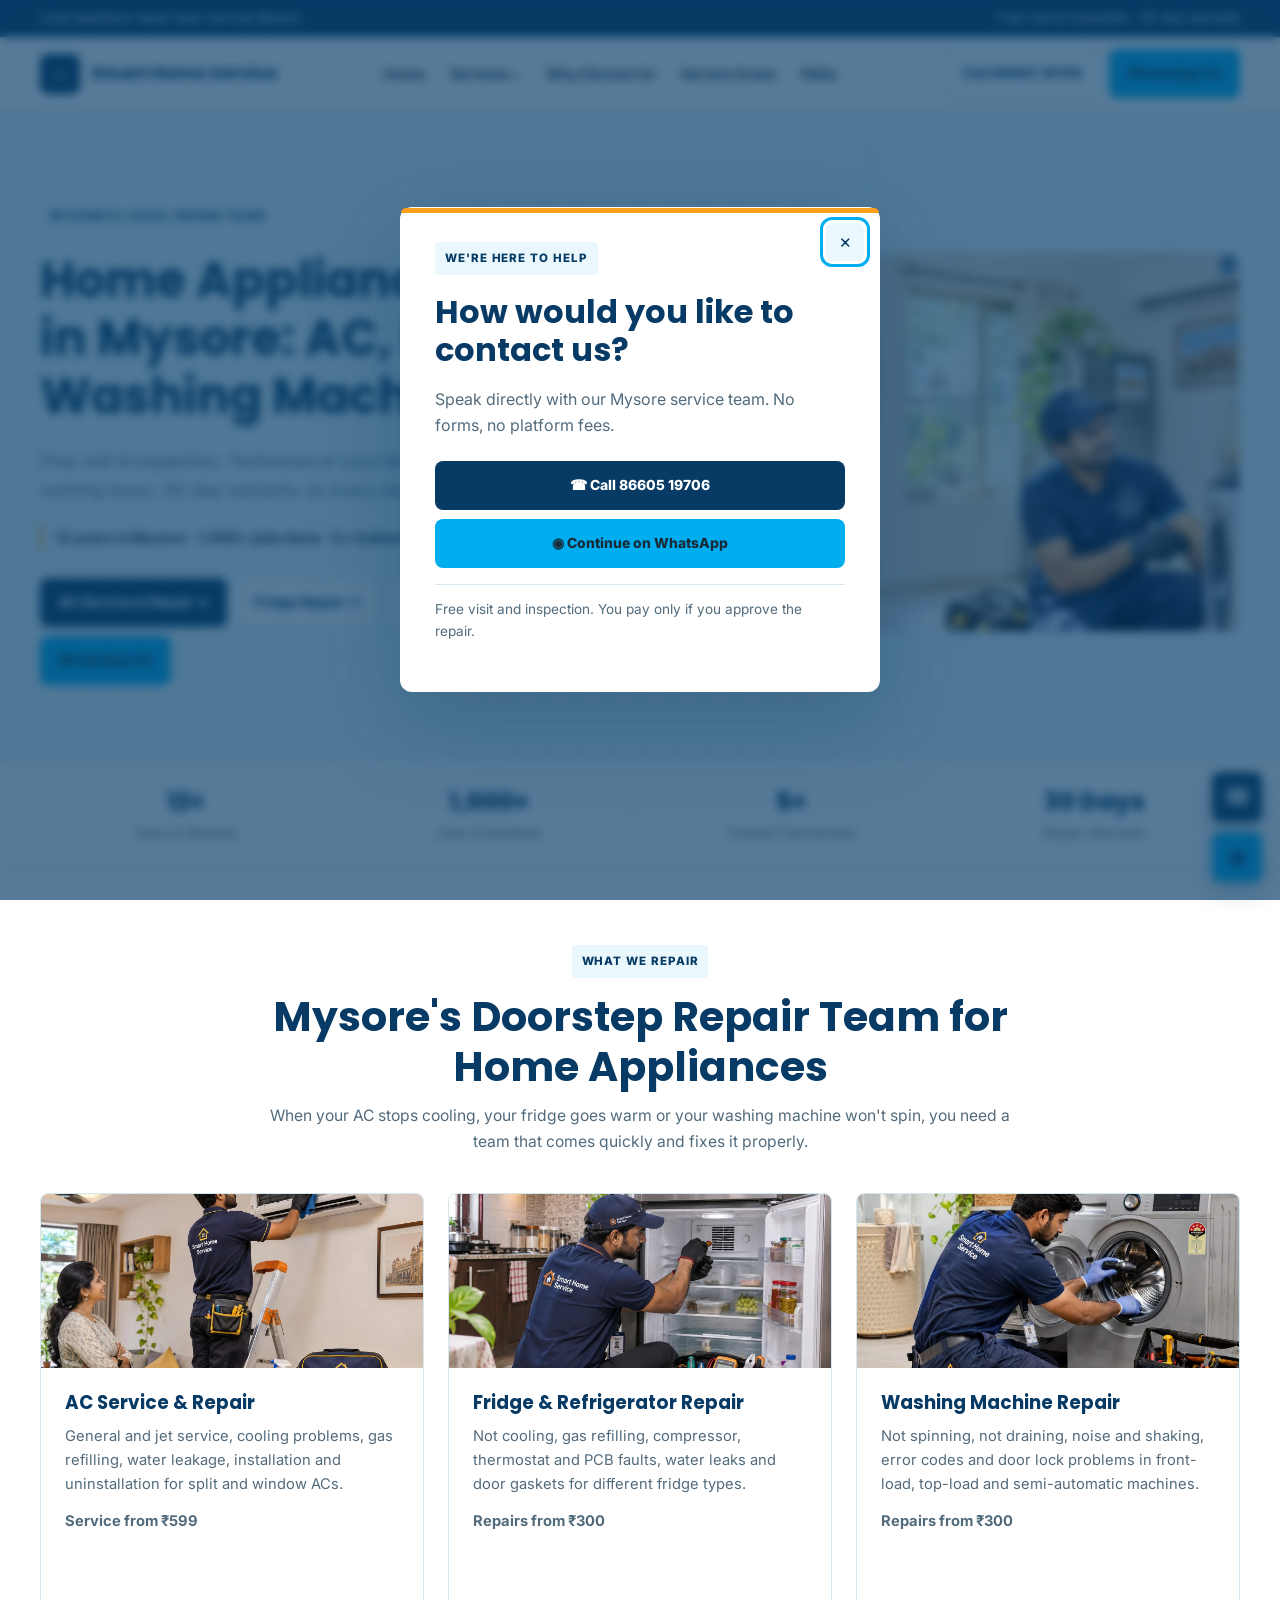
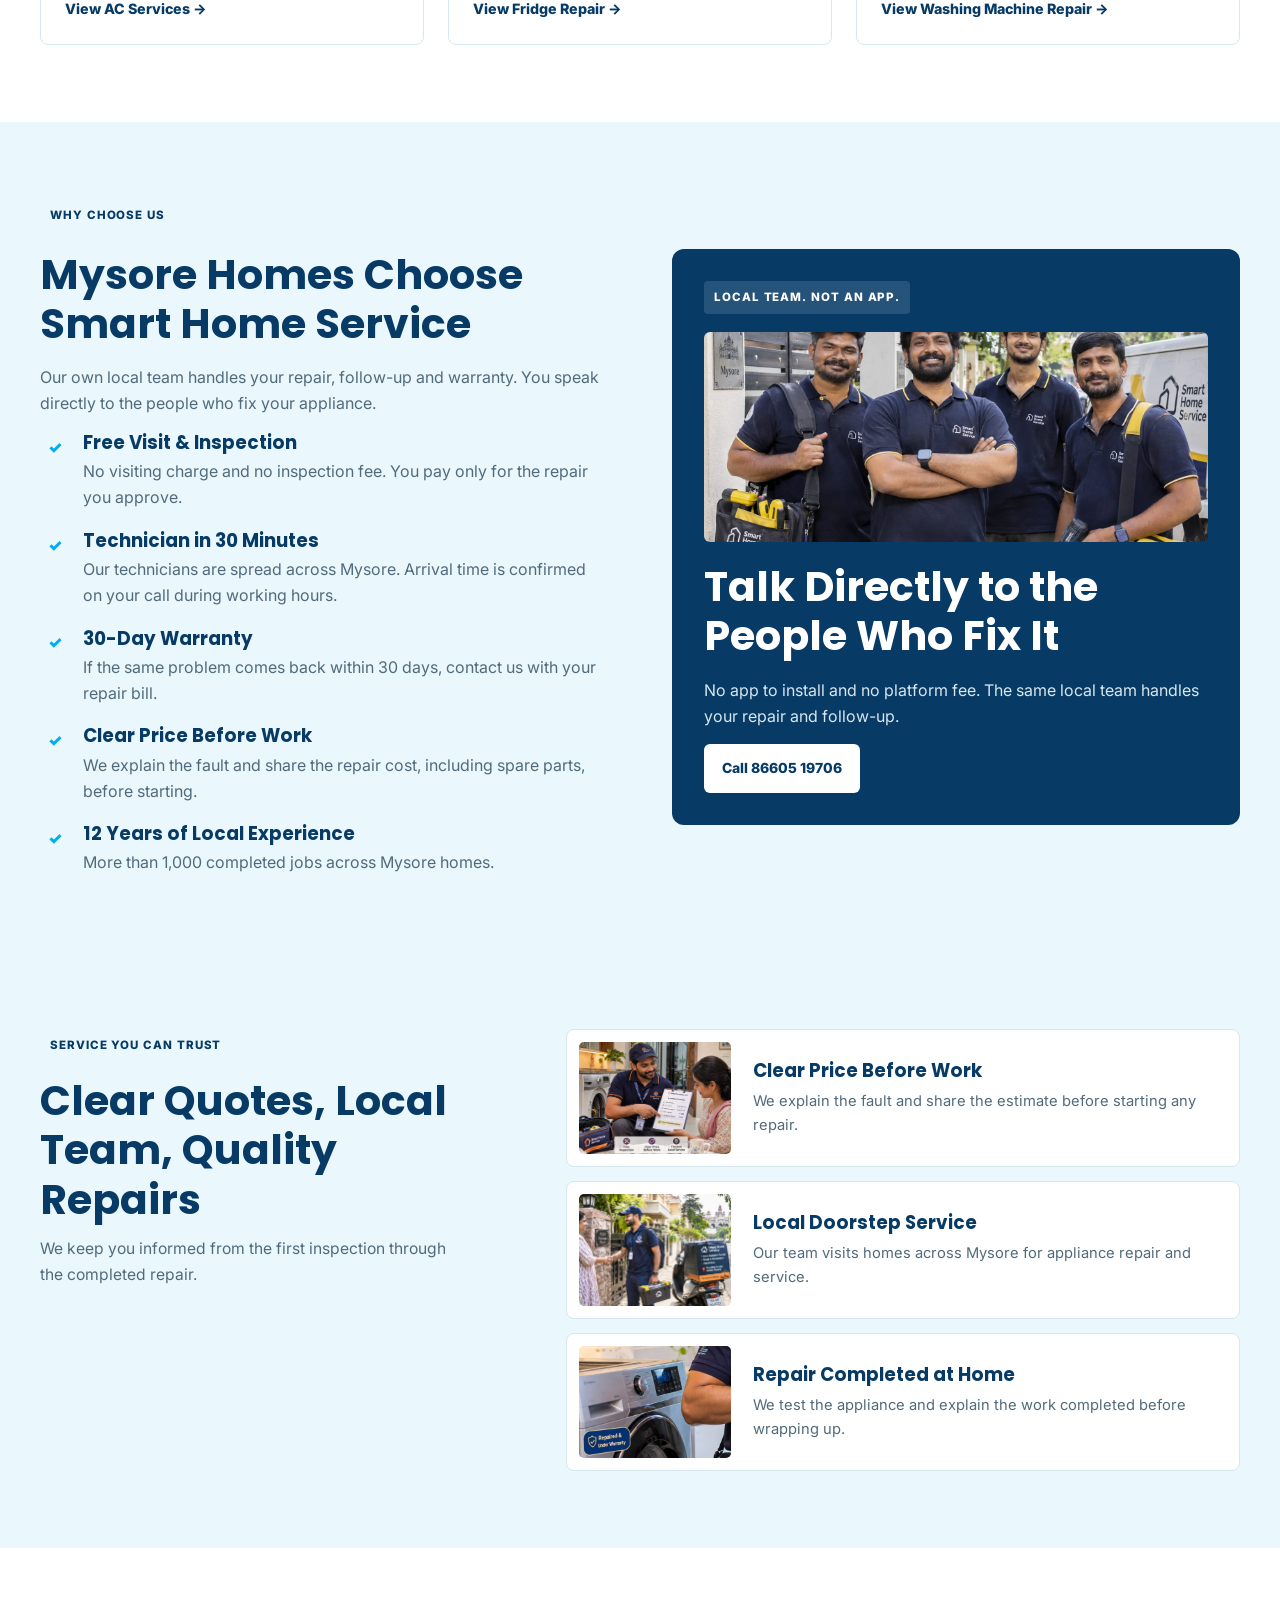
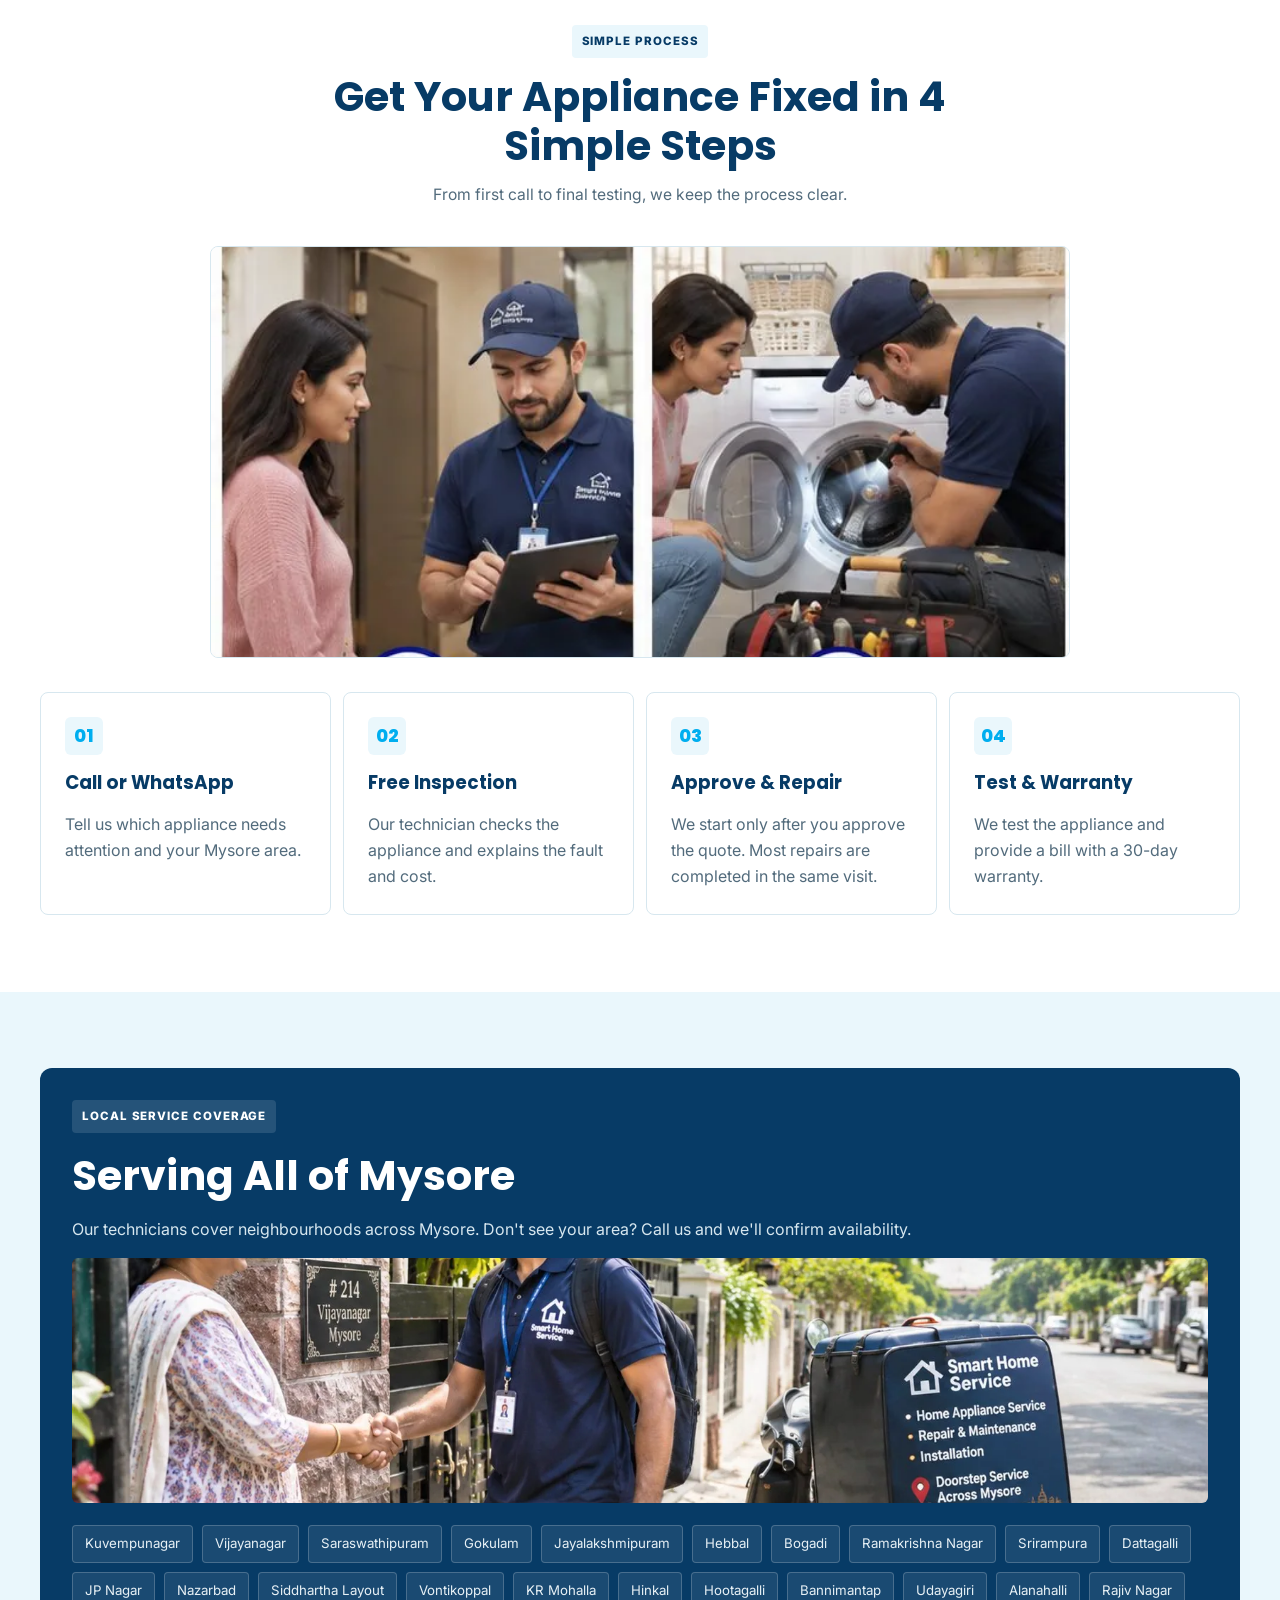
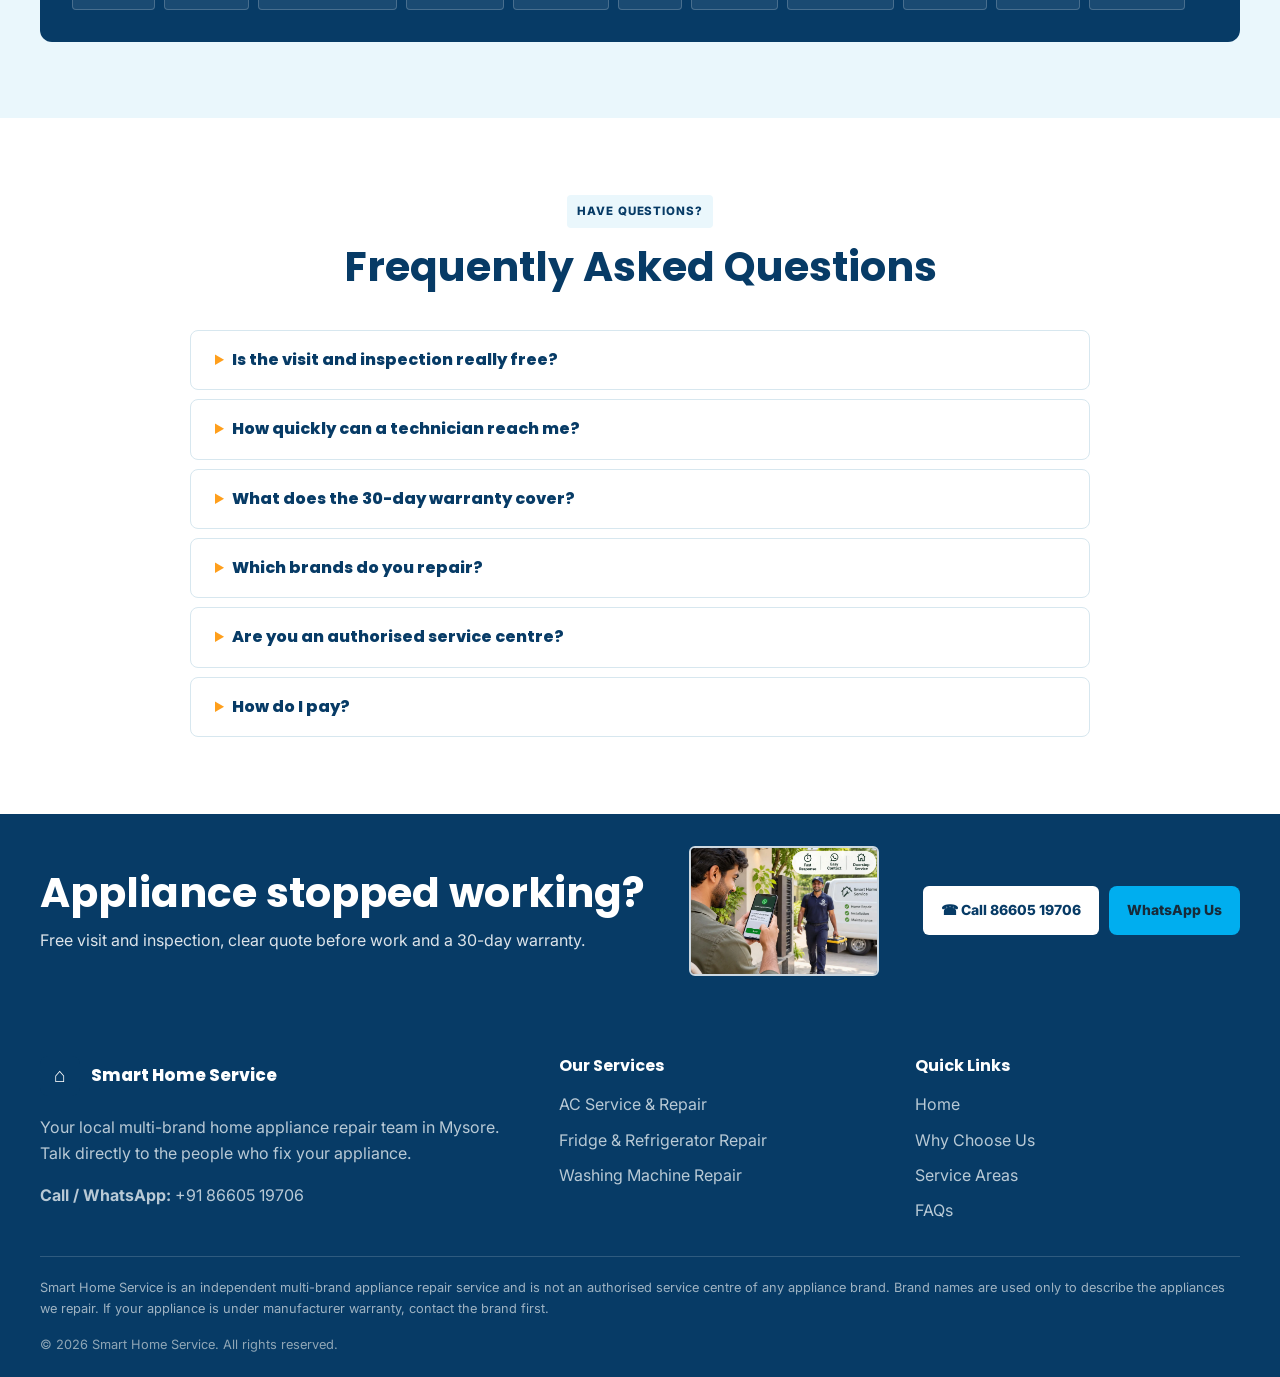
==== commit c17d9595: "Redesign homepage trust section Co-authored-by: Copilot <223556219+Copilot@users.noreply.github.com>" ====
--- a/index.html
+++ b/index.html
@@ -22,7 +22,7 @@
 <div class="feature"><span class="check">✓</span><div><h3>Clear Price Before Work</h3><p>We explain the fault and share the repair cost, including spare parts, before starting.</p></div></div>
 <div class="feature"><span class="check">✓</span><div><h3>12 Years of Local Experience</h3><p>More than 1,000 completed jobs across Mysore homes.</p></div></div>
 </div></div><div class="local-panel"><span class="eyebrow">LOCAL TEAM. NOT AN APP.</span><img class="local-team-photo" src="./assets/webp/mysore-technicians.webp" alt="Smart Home Service technicians serving Mysore" width="1448" height="1086" loading="lazy" decoding="async"><h2>Talk Directly to the People Who Fix It</h2><p>No app to install and no platform fee. The same local team handles your repair and follow-up.</p><a class="btn btn-white" href="tel:+918660519706">Call 86605 19706</a></div></div></section>
-<section class="soft trust-stories"><div class="container"><div class="section-head"><span class="eyebrow">SERVICE YOU CAN TRUST</span><h2>Clear Quotes, Local Team, Quality Repairs</h2><p>We keep you informed from the first inspection through the completed repair.</p></div><div class="trust-photo-grid"><article class="trust-photo-card"><img src="./assets/webp/clear-repair-estimate.webp" alt="Technician reviewing a clear repair estimate with a customer" width="1448" height="1086" loading="lazy" decoding="async"><div><h3>Clear Price Before Work</h3><p>We explain the fault and share the estimate before starting any repair.</p></div></article><article class="trust-photo-card"><img src="./assets/webp/mysore-doorstep-service.webp" alt="Technician greeting a Mysore resident at home" width="1672" height="941" loading="lazy" decoding="async"><div><h3>Local Doorstep Service</h3><p>Our team visits homes across Mysore for appliance repair and service.</p></div></article><article class="trust-photo-card"><img src="./assets/webp/completed-washer-repair.webp" alt="Washing machine after an at-home repair" width="450" height="338" loading="lazy" decoding="async"><div><h3>Repair Completed at Home</h3><p>We test the appliance and explain the work completed before wrapping up.</p></div></article></div></div></section><section><div class="container"><div class="section-head"><span class="eyebrow">SIMPLE PROCESS</span><h2>Get Your Appliance Fixed in 4 Simple Steps</h2><p>From first call to final testing, we keep the process clear.</p></div><div class="process-photo"><img src="./assets/webp/repair-process-booking-diagnosis.webp" alt="Technician visiting a customer and inspecting a washing machine" width="720" height="410" loading="lazy" decoding="async"></div><div class="process">
+<section class="soft trust-stories"><div class="container trust-stories-layout"><div class="section-head trust-stories-intro"><span class="eyebrow">SERVICE YOU CAN TRUST</span><h2>Clear Quotes, Local Team, Quality Repairs</h2><p>We keep you informed from the first inspection through the completed repair.</p></div><div class="trust-photo-grid"><article class="trust-photo-card"><img src="./assets/webp/clear-repair-estimate.webp" alt="Technician reviewing a clear repair estimate with a customer" width="1448" height="1086" loading="lazy" decoding="async"><div><h3>Clear Price Before Work</h3><p>We explain the fault and share the estimate before starting any repair.</p></div></article><article class="trust-photo-card"><img src="./assets/webp/mysore-doorstep-service.webp" alt="Technician greeting a Mysore resident at home" width="1672" height="941" loading="lazy" decoding="async"><div><h3>Local Doorstep Service</h3><p>Our team visits homes across Mysore for appliance repair and service.</p></div></article><article class="trust-photo-card"><img src="./assets/webp/completed-washer-repair.webp" alt="Washing machine after an at-home repair" width="450" height="338" loading="lazy" decoding="async"><div><h3>Repair Completed at Home</h3><p>We test the appliance and explain the work completed before wrapping up.</p></div></article></div></div></section><section><div class="container"><div class="section-head"><span class="eyebrow">SIMPLE PROCESS</span><h2>Get Your Appliance Fixed in 4 Simple Steps</h2><p>From first call to final testing, we keep the process clear.</p></div><div class="process-photo"><img src="./assets/webp/repair-process-booking-diagnosis.webp" alt="Technician visiting a customer and inspecting a washing machine" width="720" height="410" loading="lazy" decoding="async"></div><div class="process">
 <div class="step"><div class="step-num">01</div><h3>Call or WhatsApp</h3><p>Tell us which appliance needs attention and your Mysore area.</p></div><div class="step"><div class="step-num">02</div><h3>Free Inspection</h3><p>Our technician checks the appliance and explains the fault and cost.</p></div><div class="step"><div class="step-num">03</div><h3>Approve & Repair</h3><p>We start only after you approve the quote. Most repairs are completed in the same visit.</p></div><div class="step"><div class="step-num">04</div><h3>Test & Warranty</h3><p>We test the appliance and provide a bill with a 30-day warranty.</p></div></div></div></section>
 <section class="soft" id="areas"><div class="container"><div class="local-panel"><span class="eyebrow">LOCAL SERVICE COVERAGE</span><h2>Serving All of Mysore</h2><p>Our technicians cover neighbourhoods across Mysore. Don't see your area? Call us and we'll confirm availability.</p><img class="coverage-photo" src="./assets/webp/mysore-doorstep-service.webp" alt="Doorstep appliance service available across Mysore" width="1672" height="941" loading="lazy" decoding="async"><div class="areas"><span>Kuvempunagar</span><span>Vijayanagar</span><span>Saraswathipuram</span><span>Gokulam</span><span>Jayalakshmipuram</span><span>Hebbal</span><span>Bogadi</span><span>Ramakrishna Nagar</span><span>Srirampura</span><span>Dattagalli</span><span>JP Nagar</span><span>Nazarbad</span><span>Siddhartha Layout</span><span>Vontikoppal</span><span>KR Mohalla</span><span>Hinkal</span><span>Hootagalli</span><span>Bannimantap</span><span>Udayagiri</span><span>Alanahalli</span><span>Rajiv Nagar</span></div></div></div></section>
 <section id="faqs"><div class="container"><div class="section-head"><span class="eyebrow">HAVE QUESTIONS?</span><h2>Frequently Asked Questions</h2></div><div class="faq-list">
--- a/redesign.css
+++ b/redesign.css
@@ -128,11 +128,14 @@
 .step { padding: var(--space-4); }
 .process-photo { max-width: 860px; margin: 0 auto 34px; overflow: hidden; border: 1px solid var(--line); border-radius: 8px; }
 .process-photo img { display: block; width: 100%; aspect-ratio: 1.76; object-fit: cover; }
-.trust-photo-grid { display: grid; grid-template-columns: repeat(3, minmax(0, 1fr)); gap: 18px; }
-.trust-photo-card { overflow: hidden; border: 1px solid var(--line); border-radius: 8px; background: var(--white); }
-.trust-photo-card img { display: block; width: 100%; aspect-ratio: 4 / 3; object-fit: cover; }
-.trust-photo-card > div { padding: 18px; }
-.trust-photo-card h3 { margin-bottom: 8px; }
+.trust-stories-layout { display: grid; grid-template-columns: minmax(0, .8fr) minmax(0, 1.2fr); align-items: start; gap: clamp(36px, 6vw, 76px); }
+.trust-stories-intro { max-width: 430px; margin: 0; text-align: left; }
+.trust-stories-intro h2 { max-width: 410px; }
+.trust-photo-grid { display: grid; gap: 14px; }
+.trust-photo-card { display: grid; grid-template-columns: 152px minmax(0, 1fr); align-items: center; gap: 22px; overflow: hidden; padding: 12px; border: 1px solid var(--line); border-radius: 8px; background: var(--white); }
+.trust-photo-card img { display: block; width: 152px; height: 112px; border-radius: 5px; object-fit: cover; }
+.trust-photo-card > div { padding: 8px 14px 8px 0; }
+.trust-photo-card h3 { margin-bottom: 7px; }
 .trust-photo-card p { margin: 0; font-size: .92rem; }
 .step-num { width: 38px; height: 38px; border-radius: 6px; background: var(--ice-blue); color: var(--secondary); }
 .local-panel { border-radius: var(--radius-md); background: var(--navy); padding: var(--space-5); }
@@ -196,7 +199,8 @@
   .hero-grid { gap: 32px; }
   .hero-art { min-height: 310px; }
   .grid-3 { grid-template-columns: repeat(2, minmax(0, 1fr)); }
-  .trust-photo-grid { grid-template-columns: repeat(2, minmax(0, 1fr)); }
+  .trust-stories-layout { grid-template-columns: 1fr; gap: 28px; }
+  .trust-stories-intro { max-width: 680px; }
   .process { grid-template-columns: repeat(2, minmax(0, 1fr)); }
   .footer-grid { grid-template-columns: 1fr 1fr; }
   .cta-inner { align-items: flex-start; flex-direction: column; }
@@ -217,7 +221,9 @@
   .trust-grid { grid-template-columns: repeat(2, minmax(0, 1fr)); row-gap: 16px; }
   .trust-item:nth-child(2) { border: 0; }
   .grid-3, .grid-2, .process { grid-template-columns: 1fr; }
-  .trust-photo-grid { grid-template-columns: 1fr; }
+  .trust-photo-card { min-height: 154px; grid-template-columns: 96px minmax(0, 1fr); gap: 14px; padding: 10px; }
+  .trust-photo-card img { width: 96px; height: 88px; }
+  .trust-photo-card > div { padding: 4px 6px 4px 0; }
   .service-content > p:first-of-type { min-height: 0; }
   .footer-grid { grid-template-columns: 1fr; gap: 24px; }
   .cta { padding: 38px 0; }
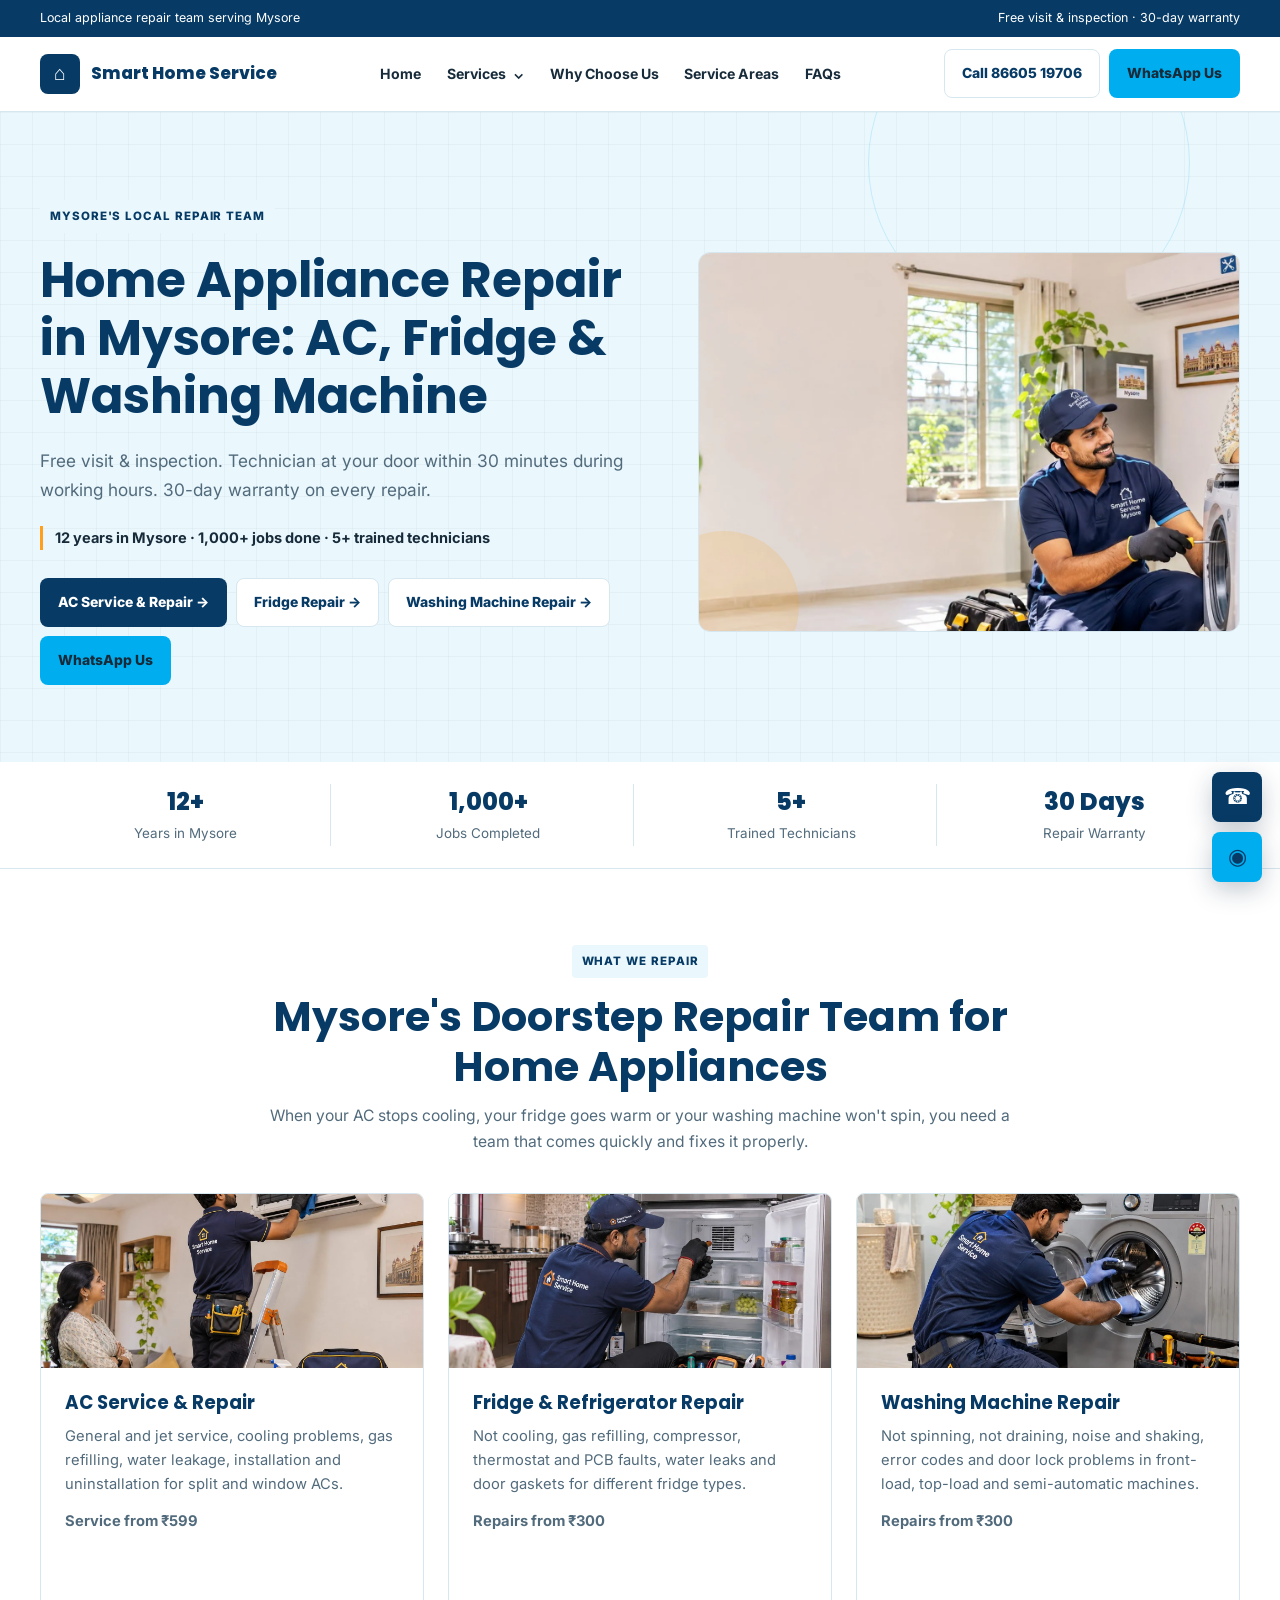
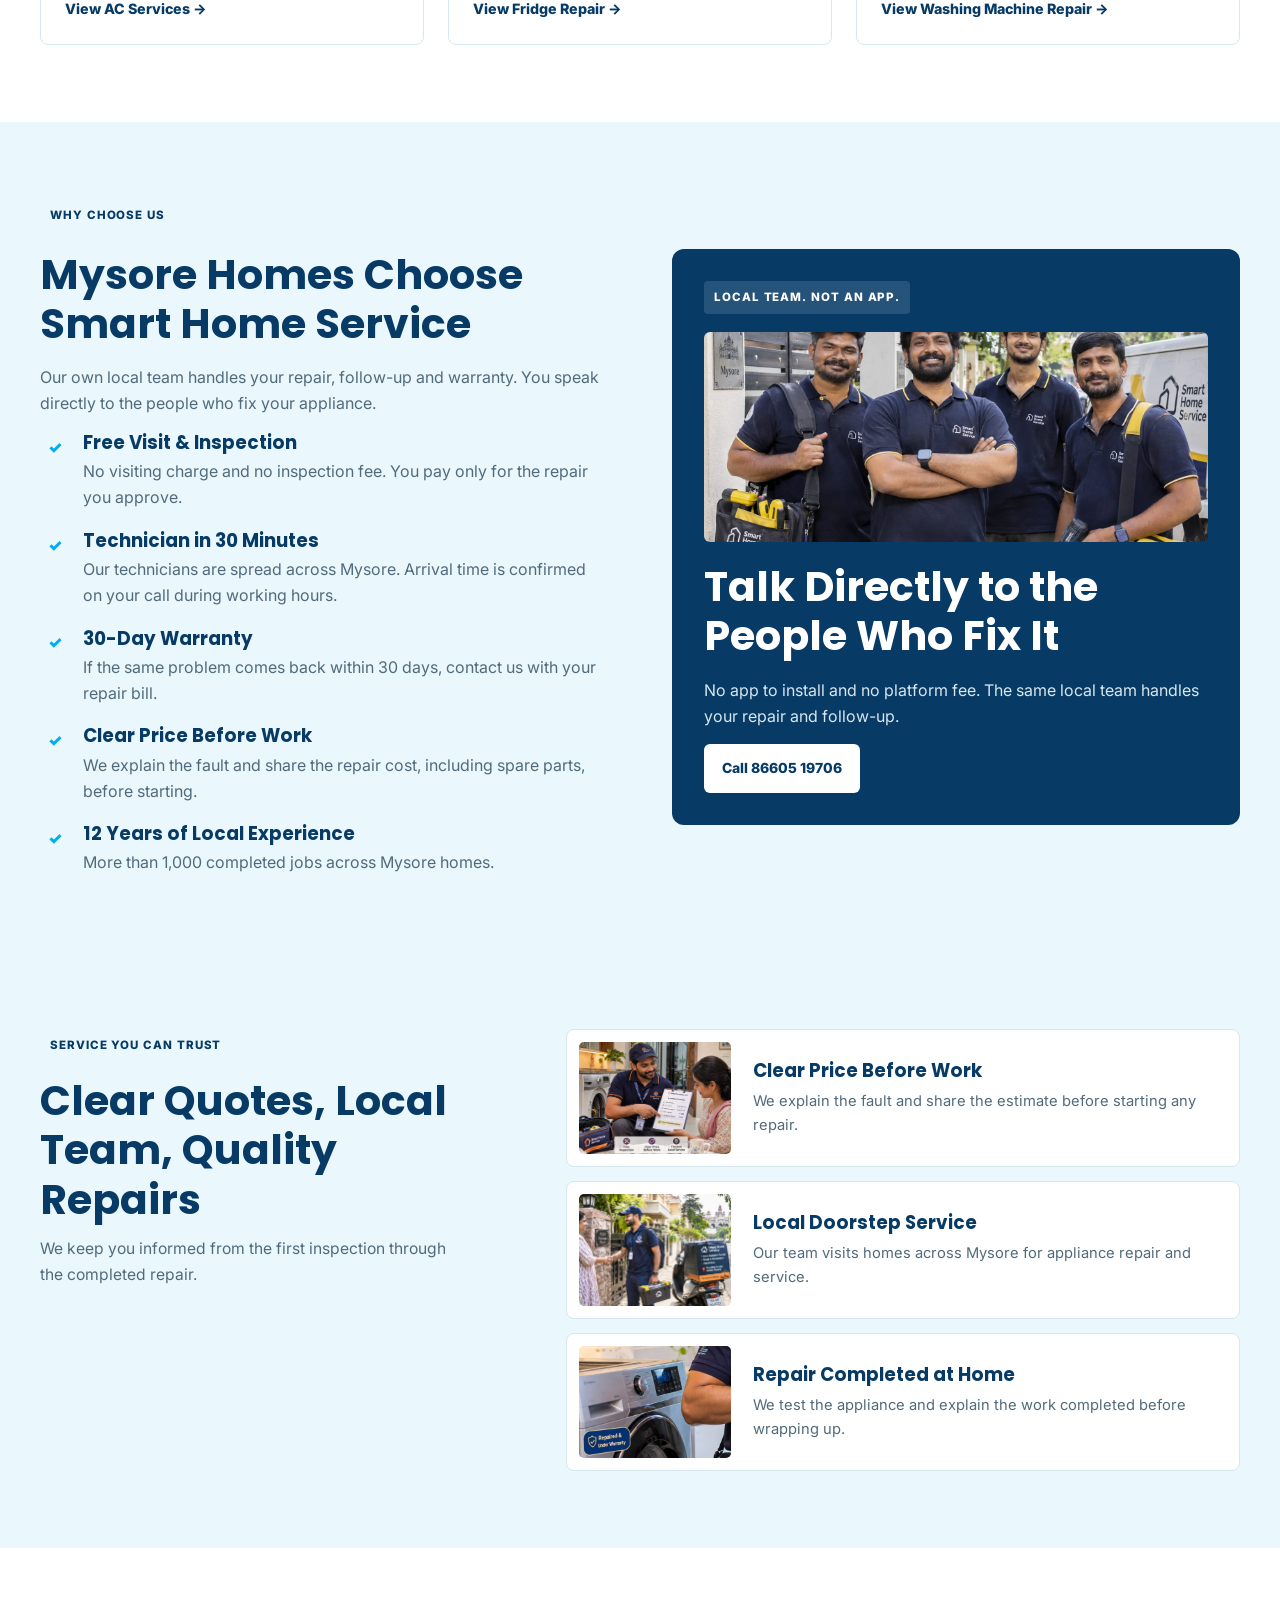
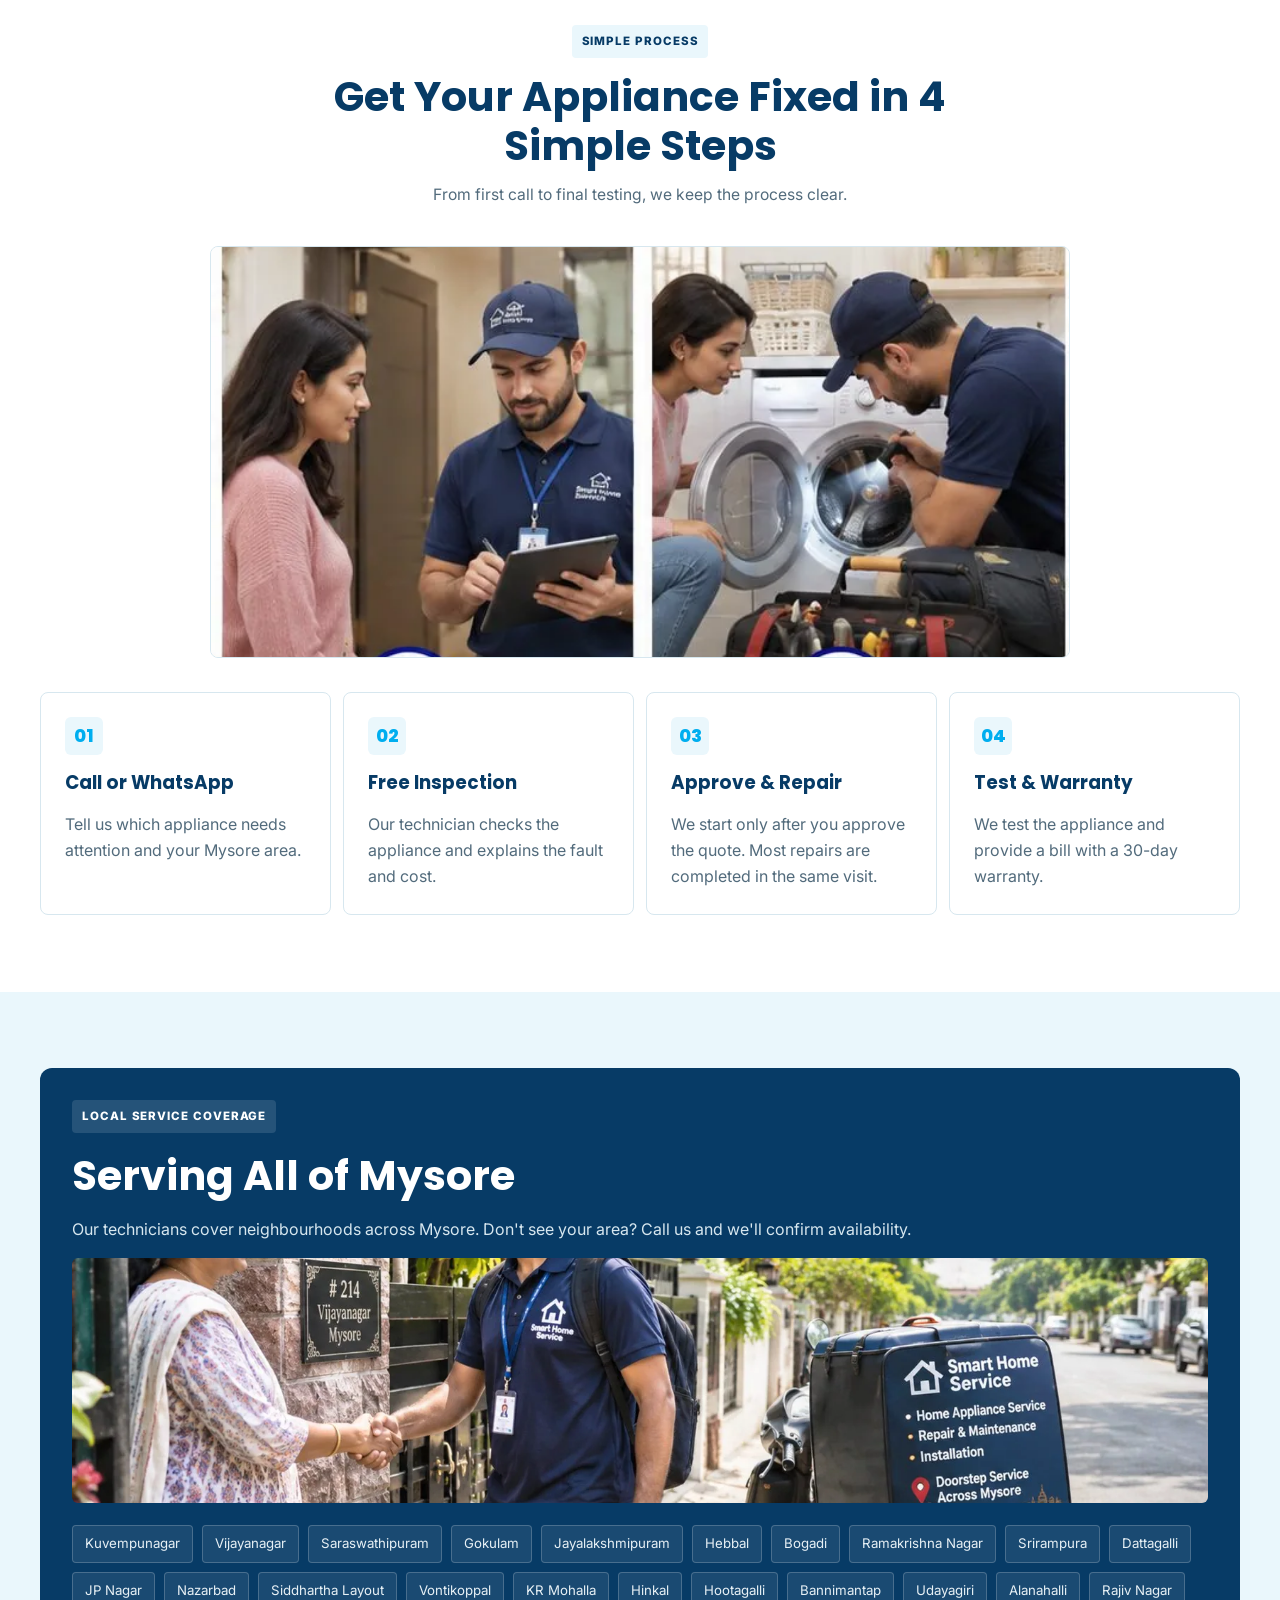
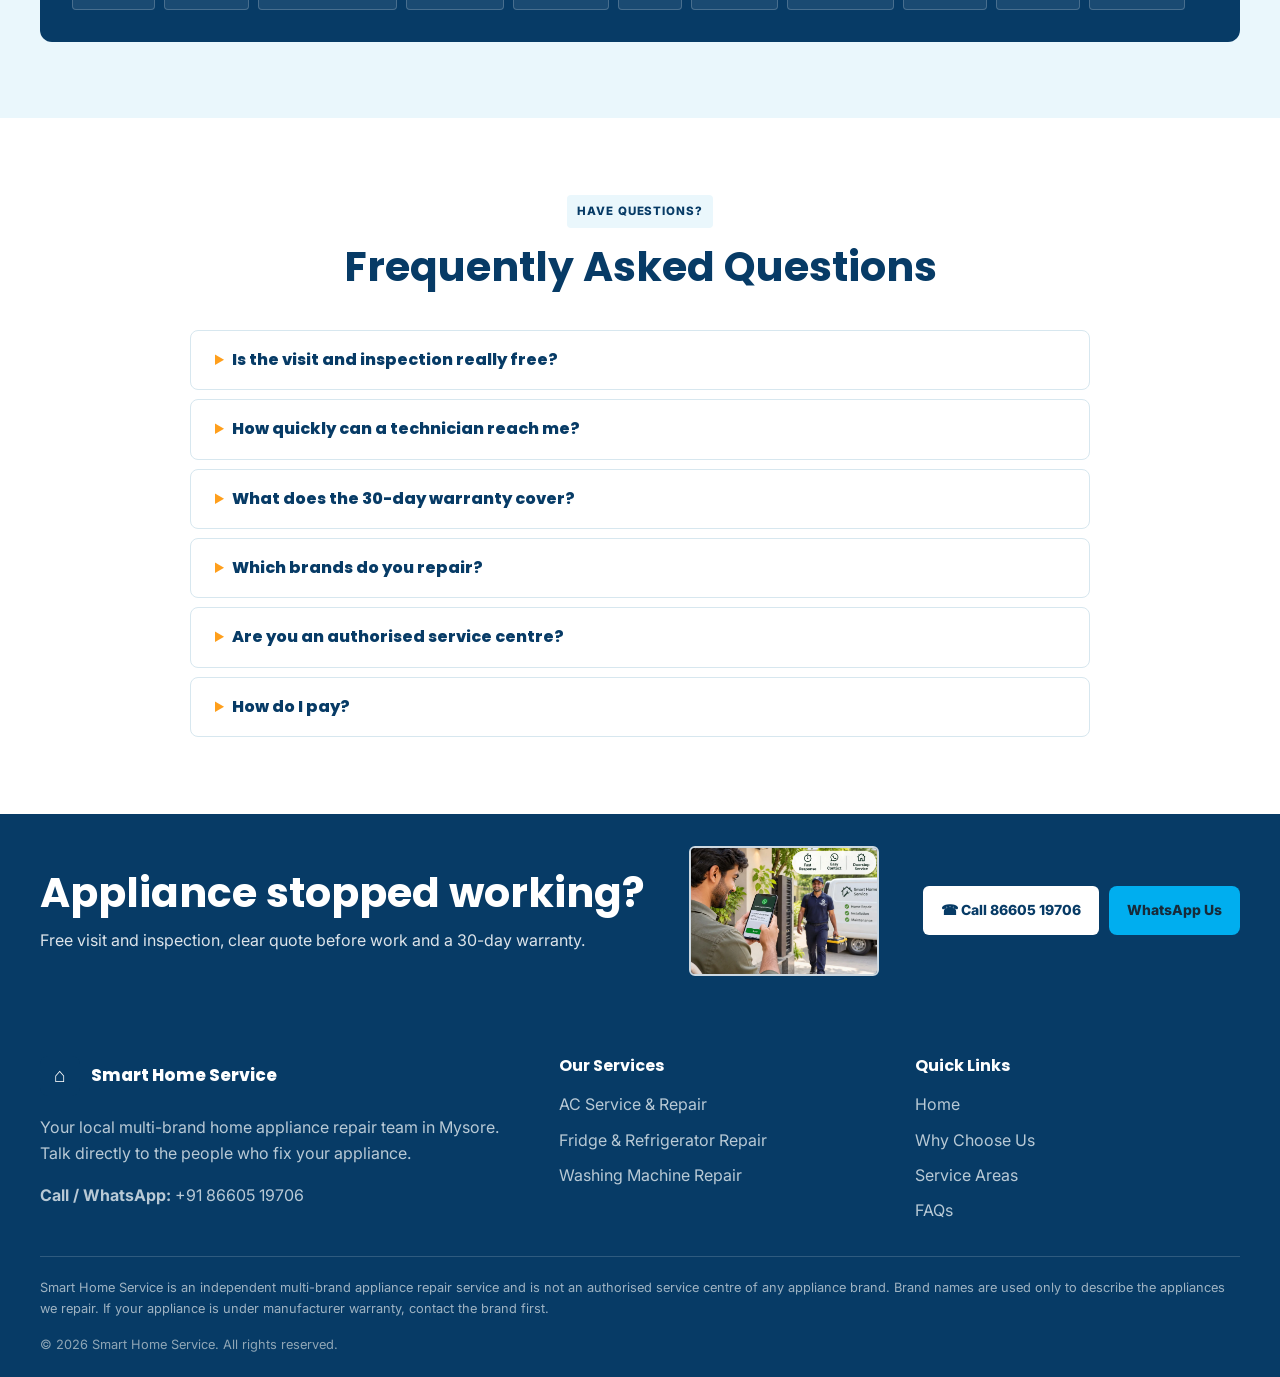
==== commit e4cb2d73: "Fix navigation and service-area contrast Co-authored-by: Copilot <223556219+Copilot@users.noreply.gi" ====
--- a/index.html
+++ b/index.html
@@ -2,10 +2,10 @@
 <div class="topline"><div class="container"><span>Local appliance repair team serving Mysore</span><span>Free visit & inspection · 30-day warranty</span></div></div>
 <header class="header"><div class="container nav-wrap">
 <a class="brand" href="./index.html"><span class="brand-mark">⌂</span><span>Smart Home Service</span></a>
-<nav class="nav" aria-label="Main navigation"><a href="./index.html">Home</a><div class="dropdown"><a class="drop-trigger" href="#services">Services⌄</a><div class="drop-menu"><a class="" href="./ac-service-mysore/index.html">AC Service & Repair</a><a class="" href="./fridge-repair-mysore/index.html">Fridge & Refrigerator Repair</a><a class="" href="./washing-machine-repair-mysore/index.html">Washing Machine Repair</a></div></div><a href="./index.html#why-us">Why Choose Us</a><a href="./index.html#areas">Service Areas</a><a href="./index.html#faqs">FAQs</a></nav>
+<nav class="nav" aria-label="Main navigation"><a href="./index.html">Home</a><div class="dropdown"><button class="drop-trigger" type="button" aria-expanded="false" aria-controls="services-menu">Services <span aria-hidden="true">⌄</span></button><div class="drop-menu" id="services-menu"><a class="" href="./ac-service-mysore/index.html">AC Service & Repair</a><a class="" href="./fridge-repair-mysore/index.html">Fridge & Refrigerator Repair</a><a class="" href="./washing-machine-repair-mysore/index.html">Washing Machine Repair</a></div></div><a href="./index.html#why-us">Why Choose Us</a><a href="./index.html#areas">Service Areas</a><a href="./index.html#faqs">FAQs</a></nav>
 <div class="nav-actions"><a class="btn btn-outline" href="tel:+918660519706">Call 86605 19706</a><a class="btn btn-green" href="#" data-contact>WhatsApp Us</a></div>
-<button class="menu-toggle" aria-label="Open menu" aria-expanded="false">☰</button></div>
-<div class="mobile-menu"><a href="./index.html">Home</a><strong>OUR SERVICES</strong><a class="sub" href="./ac-service-mysore/index.html">AC Service & Repair</a><a class="sub" href="./fridge-repair-mysore/index.html">Fridge & Refrigerator Repair</a><a class="sub" href="./washing-machine-repair-mysore/index.html">Washing Machine Repair</a><a href="./index.html#why-us">Why Choose Us</a><a href="./index.html#areas">Service Areas</a><a href="./index.html#faqs">FAQs</a><a href="tel:+918660519706">Call 86605 19706</a><a href="#" data-contact>WhatsApp Us</a></div></header>
+<button class="menu-toggle" aria-label="Open menu" aria-expanded="false" aria-controls="mobile-menu">☰</button></div>
+<div class="mobile-menu" id="mobile-menu"><a href="./index.html">Home</a><strong>OUR SERVICES</strong><a class="sub" href="./ac-service-mysore/index.html">AC Service & Repair</a><a class="sub" href="./fridge-repair-mysore/index.html">Fridge & Refrigerator Repair</a><a class="sub" href="./washing-machine-repair-mysore/index.html">Washing Machine Repair</a><a href="./index.html#why-us">Why Choose Us</a><a href="./index.html#areas">Service Areas</a><a href="./index.html#faqs">FAQs</a><a href="tel:+918660519706">Call 86605 19706</a><a href="#" data-contact>WhatsApp Us</a></div></header>
 
 <main>
 <section class="hero"><div class="container hero-grid"><div><span class="eyebrow">MYSORE'S LOCAL REPAIR TEAM</span><h1>Home Appliance Repair in Mysore: <span>AC, Fridge & Washing Machine</span></h1><p class="hero-copy">Free visit & inspection. Technician at your door within 30 minutes during working hours. 30-day warranty on every repair.</p><div class="proof">12 years in Mysore · 1,000+ jobs done · 5+ trained technicians</div><div class="hero-buttons"><a class="btn btn-blue" href="./ac-service-mysore/index.html">AC Service & Repair →</a><a class="btn btn-outline" href="./fridge-repair-mysore/index.html">Fridge Repair →</a><a class="btn btn-outline" href="./washing-machine-repair-mysore/index.html">Washing Machine Repair →</a><a class="btn btn-green" href="#" data-contact>WhatsApp Us</a></div></div><div class="hero-art"><img src="./assets/webp/hero-appliance-repair.webp" alt="Smart Home Service technician repairing a washing machine in a Mysore home" width="1672" height="941" fetchpriority="high" decoding="async"></div></div></section>
--- a/redesign.css
+++ b/redesign.css
@@ -55,7 +55,11 @@
 .nav { gap: clamp(14px, 2vw, 26px); color: var(--ink); font-size: .88rem; }
 .nav>a, .drop-trigger { transition: color .18s ease; }
 .nav>a:hover, .drop-trigger:hover { color: var(--primary); }
-.drop-menu { top: calc(100% + 13px); padding: var(--space-1); border-color: var(--line); border-radius: var(--radius-sm); box-shadow: var(--shadow); }
+.dropdown::after { position: absolute; top: 100%; left: 0; width: 100%; height: 10px; content: ''; }
+.drop-trigger { border: 0; padding: 0; background: transparent; color: inherit; font: inherit; white-space: nowrap; }
+.drop-menu { z-index: 60; top: calc(100% + 8px); padding: var(--space-1); border-color: var(--line); border-radius: var(--radius-sm); box-shadow: var(--shadow); }
+.dropdown:not(.open):hover .drop-menu, .dropdown:not(.open):focus-within .drop-menu { display: none; }
+.dropdown.open .drop-menu { display: grid; }
 .drop-menu a { border-radius: 6px; }
 .drop-menu a:hover, .drop-menu a.current { background: var(--cyan); color: var(--primary); }
 .btn { min-height: 46px; padding: 12px 17px; border-radius: var(--radius-sm); font-size: .87rem; transition: background .18s ease, color .18s ease, transform .18s ease; }
@@ -141,6 +145,8 @@
 .local-panel { border-radius: var(--radius-md); background: var(--navy); padding: var(--space-5); }
 .local-team-photo { display: block; width: 100%; height: 210px; margin: 0 0 20px; border-radius: 6px; object-fit: cover; }
 .coverage-photo { display: block; width: 100%; height: 245px; margin: 0 0 22px; border-radius: 6px; object-fit: cover; }
+.service-coverage .areas { justify-content: center; gap: 10px; max-width: 1000px; margin: 0 auto; }
+.service-coverage .areas span { border: 1px solid var(--line); border-radius: 999px; background: var(--ice-blue); color: var(--primary); font-size: .88rem; font-weight: 600; padding: 8px 13px; }
 .local-panel .eyebrow { background: rgba(255,255,255,.12); color: var(--white); }
 .local-panel h2 { color: #fff; }
 .local-panel p { color: #D7E7EF; }
